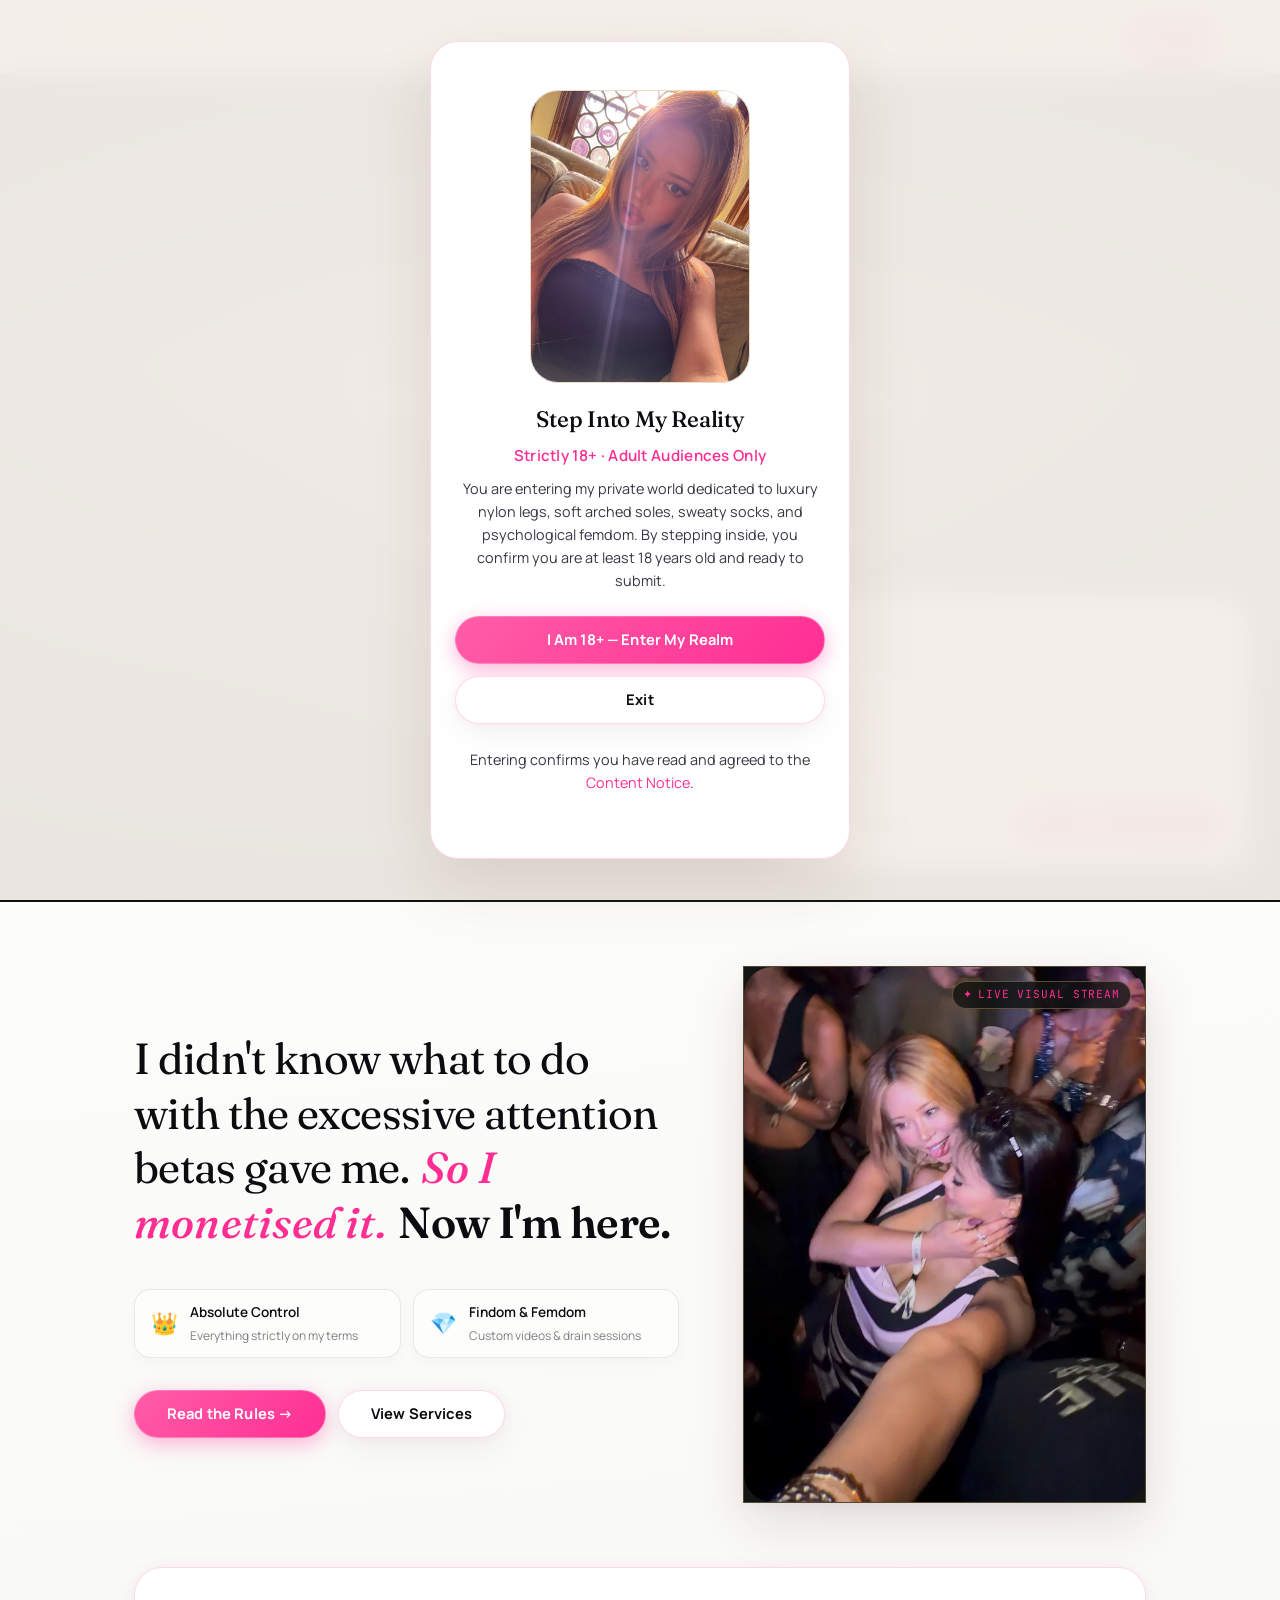
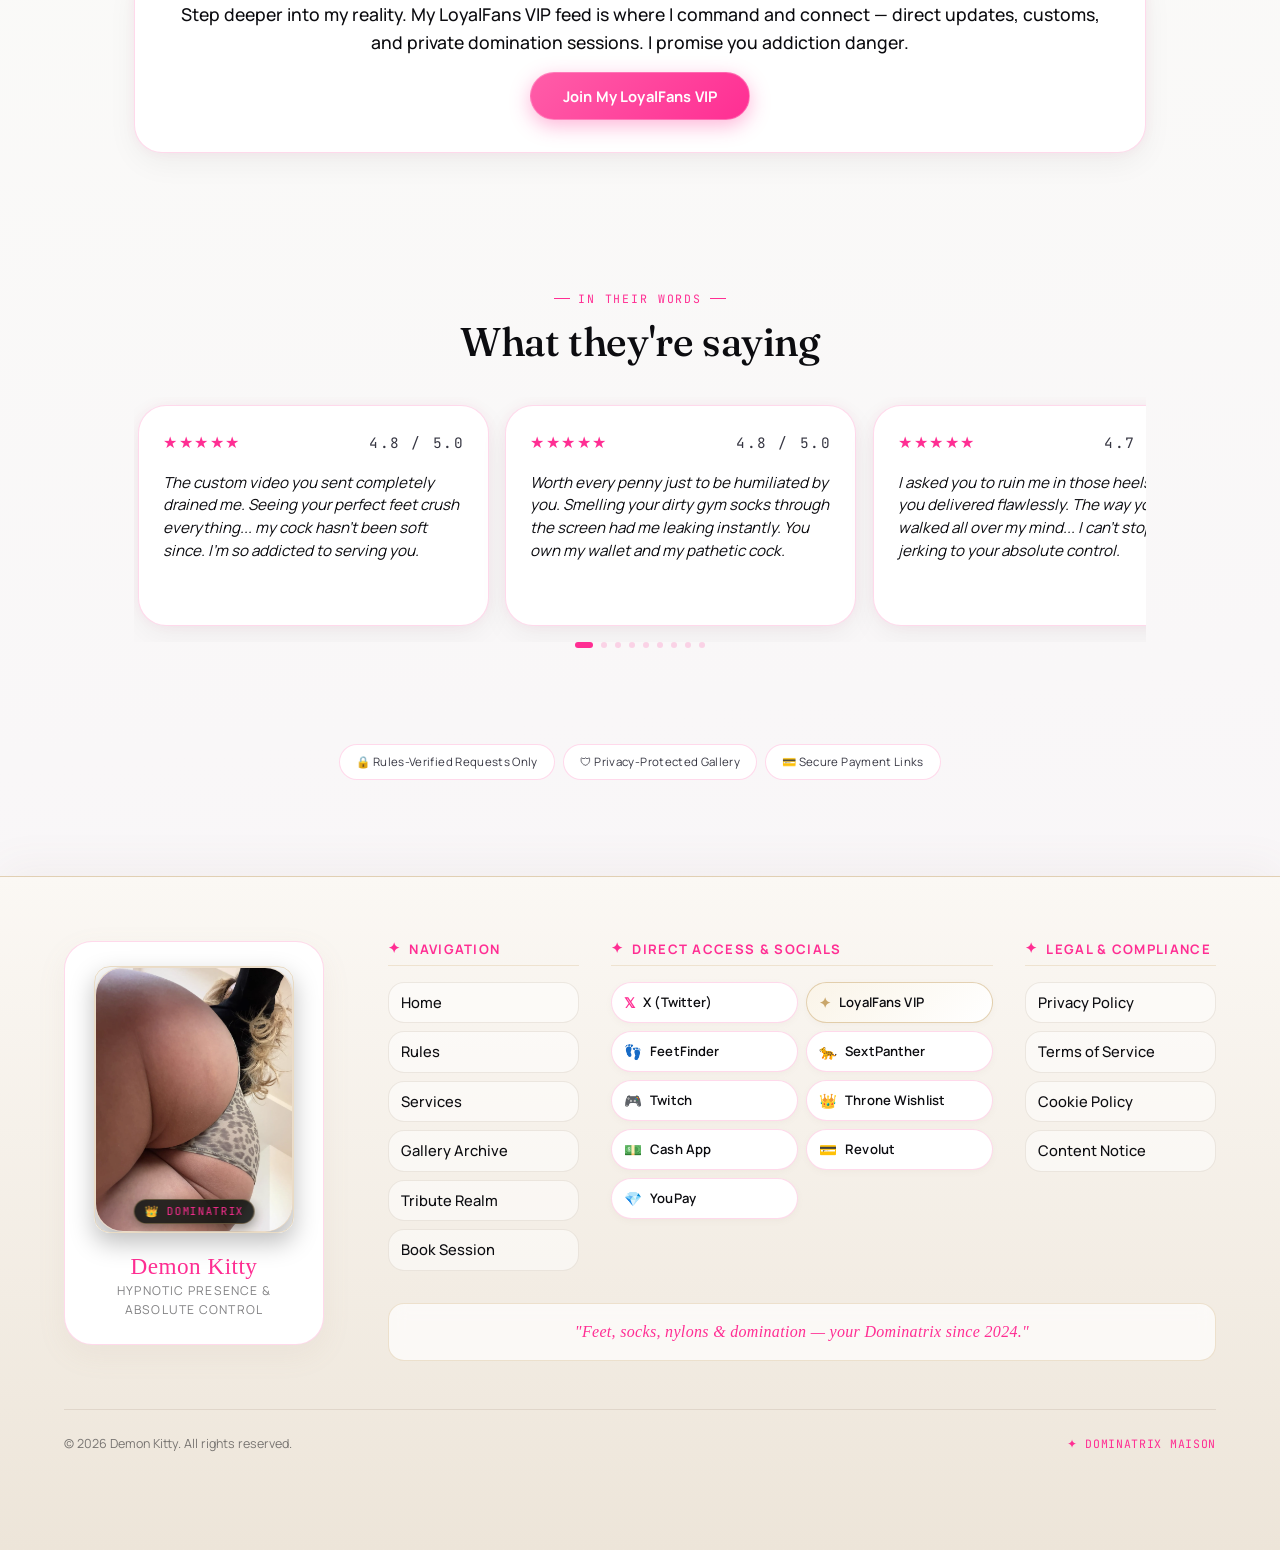
==== index.html @ be7ef98c "n" ====
<!doctype html>
<html lang="en">
<head>
  <meta charset="UTF-8">
  <meta name="viewport" content="width=device-width, initial-scale=1, viewport-fit=cover">

  <!-- Primary Meta -->
  <title>Demon Kitty — Dominatrix, Findom &amp; Femdom</title>
  <meta name="description" content="Demon Kitty - Dominatrix. Findom, femdom, foot fetish, endless nylon legs, and stiletto domination content creator since 2024. Custom videos, domination sessions, and exclusive content.">
  <link rel="canonical" href="https://www.heelsofmine.com/index.html">

  <!-- Open Graph -->
  <meta property="og:title" content="Demon Kitty — Dominatrix, Findom &amp; Femdom">
  <meta property="og:description" content="Demon Kitty - Dominatrix. Findom, femdom, foot fetish, endless nylon legs, and stiletto domination content creator since 2024. Custom videos, domination sessions, and exclusive content.">
  <meta property="og:type" content="website">
  <meta property="og:url" content="https://www.heelsofmine.com/index.html">
  <meta property="og:image" content="assets/img/age_gate.webp">

  <!-- Twitter -->
  <meta name="twitter:card" content="summary_large_image">

  <!-- Theme & Icons -->
  <meta name="theme-color" content="#FAF6F0">
  <link rel="icon" type="image/svg+xml" href="assets/img/mark.svg">
  <link rel="apple-touch-icon" href="assets/img/mark.svg">

  <!-- Fonts -->
  <link rel="preconnect" href="https://fonts.googleapis.com">
  <link rel="preconnect" href="https://fonts.gstatic.com" crossorigin>
  <link href="https://fonts.googleapis.com/css2?family=Fraunces:ital,opsz,wght@0,9..144,400;0,9..144,500;0,9..144,600;1,9..144,500&family=Manrope:wght@400;500;600;700;800&family=JetBrains+Mono:wght@400;500;600&display=swap" rel="stylesheet">

  <!-- Styles -->
  <link rel="stylesheet" href="assets/css/styles.css?v=4">

  <!-- Immediate Age Verification & Theme Check (Zero Flash) -->
  <script>
    (function(){
      try {
        var v = localStorage.getItem('vq_age_verified');
        if ((v && Date.now() < JSON.parse(v).expiry) || document.cookie.indexOf('vq_age_verified=1') !== -1) {
          document.documentElement.classList.add('age-verified');
        }
      } catch(e) {}
    })();
  </script>

  <!-- Schema.org -->
  <script type="application/ld+json">{
    "@context": "https://schema.org",
    "@type": "Person",
    "name": "Demon Kitty",
    "description": "Dominatrix. Findom and femdom content creator since 2024. Foot fetish, endless nylon legs, arch worship, psychological domination, custom videos, and exclusive content.",
    "url": "https://www.heelsofmine.com",
    "sameAs": [
      "https://x.com/DemonKittySlut",
      "https://www.loyalfans.com/demonkittyslut",
      "https://app.feetfinder.com/userProfile/goddessvietkitty",
      "https://www.sextpanther.com/goddessvietkitty",
      "https://www.twitch.tv/demonkittyslut",
      "https://throne.com/demonkittyslut",
      "https://cash.app/$demonkittyslut",
      "https://revolut.me/demonkittyswag",
      "https://youpay.me/DemonKittySlut"
    ]
  }</script>
  <script>
    (function(){
      try {
        var t = localStorage.getItem('dk_theme');
        if (t === 'dark') document.documentElement.setAttribute('data-theme', 'dark');
      } catch(e){}
    })();
  </script>
</head>
<body>

  <!-- ════════════════════════════════════════════════════════════
       AGE GATE
       ════════════════════════════════════════════════════════════ -->
  <div class="age-gate" id="age-gate">
    <div class="age-gate__panel">
      <div class="age-gate__logo"><div class="logo-wrapper logo-wrapper--mark" aria-label="Demon Kitty logo"><img src="assets/img/age_gate.webp" alt="Demon Kitty" style="width: 100%; height: 100%; object-fit: cover; border-radius: var(--radius-lg);" decoding="async"></div></div>
      <h2>Step Into My Reality</h2>
      <p style="color:var(--accent); font-weight:600; font-size:0.95rem; margin-bottom:var(--space-2); letter-spacing:0.02em;">Strictly 18+ &middot; Adult Audiences Only</p>
      <p style="color:var(--text-secondary); line-height:1.6; margin-bottom:var(--space-5);">You are entering my private world dedicated to luxury nylon legs, soft arched soles, sweaty socks, and psychological femdom. By stepping inside, you confirm you are at least 18 years old and ready to submit.</p>
      <div class="age-gate__actions">
        <button class="btn btn-primary btn-block" data-age-enter type="button">I Am 18+ — Enter My Realm</button>
        <button class="btn btn-ghost btn-block" data-age-exit type="button">Exit</button>
      </div>
      <p class="age-gate__meta">Entering confirms you have read and agreed to the <a href="content-notice.html" style="color:var(--accent);">Content Notice</a>.</p>
    </div>
  </div>

  <!-- ════════════════════════════════════════════════════════════
       HEADER
       ════════════════════════════════════════════════════════════ -->
  <header class="site-header">
    <a href="index.html" class="site-header__logo text-logo" aria-label="Demon Kitty home">
      <span class="header-name">Demon Kitty</span>
      <span class="header-motto">I control your thoughts - you cannot escape me</span>
    </a>
    <nav class="desktop-nav" aria-label="Main navigation">
      <ul>
        <li><a href="index.html" class="is-active">Home</a></li>
        <li><a href="rules.html">Rules</a></li>
        <li><a href="services.html">Services</a></li>
        <li><a href="gallery.html">Gallery</a></li>
        <li><a href="tribute.html">Tribute</a></li>
        <li>
          <button class="theme-switch-btn" data-theme-toggle type="button" aria-label="Toggle dark mode">
            <span class="theme-icon">🌙</span>
            <span class="theme-label">Dark Mode</span>
          </button>
        </li>
        <li><a href="book.html" class="btn btn-primary btn-sm">Book Me</a></li>
      </ul>
    </nav>
    <button class="menu-btn" data-nav-open type="button" aria-label="Open menu" aria-expanded="false" aria-controls="nav-drawer">
      <span></span><span></span><span></span>
    </button>
  </header>

  <!-- ════════════════════════════════════════════════════════════
       NAV DRAWER (Mobile)
       ════════════════════════════════════════════════════════════ -->
  <div class="nav-drawer" id="nav-drawer">
    <div class="nav-drawer__panel">
      <button class="nav-drawer__close menu-btn" data-nav-close type="button" aria-label="Close menu">
        <span style="transform:translateY(6.5px) rotate(45deg);"></span>
        <span style="opacity:0;"></span>
        <span style="transform:translateY(-6.5px) rotate(-45deg);"></span>
      </button>
      <div class="nav-drawer__logo">
        <div class="logo-wrapper logo-wrapper--nav" aria-label="Demon Kitty logo"><img src="assets/img/nav_logo.webp" alt="Demon Kitty" style="width: 100%; height: 100%; object-fit: cover; border-radius: var(--radius-lg);" decoding="async"></div>
      </div>
      <nav aria-label="Main">
        <ul>
          <li><a href="index.html" class="is-active">Home</a></li>
          <li><a href="rules.html">Rules</a></li>
          <li><a href="services.html">Services</a></li>
          <li><a href="gallery.html">Gallery</a></li>
          <li><a href="tribute.html">Tribute</a></li>
          <li><a href="book.html">Book Me</a></li>
        </ul>
      </nav>
      <div style="margin: var(--space-4) 0; padding-inline: var(--space-2);">
        <button class="theme-switch-btn" data-theme-toggle type="button" aria-label="Toggle dark mode" style="width: 100%; justify-content: center; padding: 10px 16px;">
          <span class="theme-icon">🌙</span>
          <span class="theme-label">Dark Mode</span>
        </button>
      </div>
            <div class="nav-drawer__foot">
        <p><a href="https://x.com/DemonKittySlut" target="_blank" rel="noopener">X (Twitter)</a></p>
        <p><a href="https://www.loyalfans.com/demonkittyslut" target="_blank" rel="noopener">LoyalFans</a></p>
        <p><a href="https://app.feetfinder.com/userProfile/goddessvietkitty" target="_blank" rel="noopener">FeetFinder</a></p>
        <p><a href="https://www.sextpanther.com/goddessvietkitty" target="_blank" rel="noopener">SextPanther</a></p>
        <p><a href="https://www.twitch.tv/demonkittyslut" target="_blank" rel="noopener">Twitch</a></p>
        <p><a href="https://throne.com/demonkittyslut" target="_blank" rel="noopener">Throne Wishlist</a></p>
        <p><a href="https://cash.app/$demonkittyslut" target="_blank" rel="noopener">Cash App</a></p>
        <p><a href="https://revolut.me/demonkittyswag" target="_blank" rel="noopener">Revolut</a></p>
        <p><a href="https://youpay.me/DemonKittySlut" target="_blank" rel="noopener">YouPay</a></p>
      </div>
    </div>
  </div>

  <!-- ════════════════════════════════════════════════════════════
       MAIN CONTENT
       ════════════════════════════════════════════════════════════ -->
  <main>

    <!-- ──────────────────────────────────────────────────────────
         1. HERO
         ────────────────────────────────────────────────────────── -->
    <section class="hero has-video-bg sheen" id="heroSection">
      <!-- Dual-Buffered Zero-Flicker Background Video Engine -->
      <div class="hero-video-container" aria-hidden="true">
        <video class="hero-video-bg is-active" autoplay muted playsinline loop preload="auto">
          <source src="assets/video/hero_home.mp4" type="video/mp4">
        </video>
        <video class="hero-video-bg is-idle" muted playsinline preload="auto"></video>
      </div>

      <div class="hero-video-overlay"></div>
      <div class="ambient-glow-orb ambient-glow-orb--gold"></div>
      <div class="ambient-glow-orb ambient-glow-orb--bordeaux"></div>

      <div class="container hero-content">
        <p class="eyebrow" style="justify-content:center;">Financial Dominatrix &middot; Humiliation Specialist</p>
        <h1 class="hero-title">Step Into My Reality</h1>
        <p class="hero-motto" style="font-family: var(--font-display); font-style: italic; font-size: clamp(1.15rem, 2vw, 1.4rem); color: var(--gold); margin-top: var(--space-2); margin-bottom: var(--space-4);">"I control your thoughts - you cannot escape me"</p>

        <div class="text-rotator-wrapper" aria-live="polite">
          <div class="text-rotator" id="heroTextRotator">
            <span class="rotator-item is-active">Endless Nylon Legs</span>
            <span class="rotator-item">Soft Sensual Arches</span>
            <span class="rotator-item">Sweaty Gym Socks</span>
            <span class="rotator-item">Pointed Stiletto Domination</span>
            <span class="rotator-item">Sole Worship &amp; Trampling</span>
            <span class="rotator-item">Hypnotic Gaze &amp; Femdom</span>
            <span class="rotator-item">Slave Training</span>
          </div>
        </div>

        <script>
          document.addEventListener('DOMContentLoaded', () => {
            const rotator = document.getElementById('heroTextRotator');
            if (!rotator) return;
            const items = Array.from(rotator.querySelectorAll('.rotator-item'));
            if (items.length <= 1) return;

            let currentIndex = 0;
            items.forEach((item, idx) => {
              item.classList.remove('is-active', 'is-exiting');
              if (idx === 0) item.classList.add('is-active');
            });

            setInterval(() => {
              if (document.hidden) return;
              const currentItem = items[currentIndex];
              currentIndex = (currentIndex + 1) % items.length;
              const nextItem = items[currentIndex];

              currentItem.classList.remove('is-active');
              currentItem.classList.add('is-exiting');

              setTimeout(() => {
                currentItem.classList.remove('is-exiting');
              }, 750);

              nextItem.classList.remove('is-exiting');
              nextItem.classList.add('is-active');
            }, 3200);
          });
        </script>

        <div class="hero__ctas">
          <a href="book.html" class="btn btn-primary">Book Me</a>
          <a href="rules.html" class="btn btn-ghost">Read the Rules</a>
        </div>

      </div>

      
    </section>

    <!-- ──────────────────────────────────────────────────────────
         2. ABOUT
         ────────────────────────────────────────────────────────── -->
    <section class="section container about-section" data-animate>
      <div class="about-grid">
        <div class="about-text">
          <div class="about-thought-wrap">
            <h2 class="about-thought">
              I didn't know what to do with the excessive attention betas gave me. <span class="about-thought__accent">So I monetised it.</span> <span class="about-thought__conclusion">Now I'm here.</span>
            </h2>
          </div>
          
          <div class="about-pillars">
            <div class="about-pillar">
              <span class="pillar-icon">👑</span>
              <div class="pillar-info">
                <strong>Absolute Control</strong>
                <span>Everything strictly on my terms</span>
              </div>
            </div>
            <div class="about-pillar">
              <span class="pillar-icon">💎</span>
              <div class="pillar-info">
                <strong>Findom &amp; Femdom</strong>
                <span>Custom videos &amp; drain sessions</span>
              </div>
            </div>
          </div>

          <div class="about-actions">
            <a href="rules.html" class="btn btn-primary">Read the Rules →</a>
            <a href="services.html" class="btn btn-ghost">View Services</a>
          </div>
        </div>

        <div class="about-photo-frame" id="aboutCarousel" aria-label="Demon Kitty middle frame photo showcase">
          <div class="about-photo-badge"><span>✦</span> Live Visual Stream</div>
        </div>
          <script>
            document.addEventListener('DOMContentLoaded', () => {
              const carouselContainer = document.getElementById('aboutCarousel');
              if (!carouselContainer) return;

              const aboutImages = [
          "assets/img/dk_img_1.webp",
          "assets/img/dk_img_2.webp",
          "assets/img/dk_img_3.webp",
          "assets/img/dk_img_4.webp",
          "assets/img/dk_img_5.webp",
          "assets/img/dk_img_6.webp",
          "assets/img/dk_img_7.webp",
          "assets/img/dk_img_8.webp",
          "assets/img/dk_img_9.webp",
          "assets/img/dk_img_10.webp",
          "assets/img/dk_img_11.webp",
          "assets/img/dk_img_12.webp",
          "assets/img/dk_img_13.webp",
          "assets/img/dk_img_14.webp",
          "assets/img/dk_img_15.webp",
          "assets/img/dk_img_16.webp",
          "assets/img/dk_img_17.webp",
          "assets/img/dk_img_18.webp",
          "assets/img/dk_img_19.webp",
          "assets/img/dk_img_20.webp",
          "assets/img/dk_img_21.webp",
          "assets/img/dk_img_22.webp",
          "assets/img/dk_img_23.webp",
          "assets/img/dk_img_24.webp",
          "assets/img/dk_img_25.webp",
          "assets/img/dk_img_26.webp",
          "assets/img/dk_img_27.webp",
          "assets/img/dk_img_28.webp",
          "assets/img/dk_img_29.webp",
          "assets/img/dk_img_30.webp",
          "assets/img/dk_img_31.webp",
          "assets/img/dk_img_32.webp",
          "assets/img/dk_img_33.webp",
          "assets/img/dk_img_34.webp",
          "assets/img/dk_img_35.webp",
          "assets/img/dk_img_36.webp",
          "assets/img/dk_img_37.webp",
          "assets/img/dk_img_38.webp",
          "assets/img/dk_img_39.webp",
          "assets/img/dk_img_40.webp",
          "assets/img/dk_img_41.webp",
          "assets/img/dk_img_42.webp",
          "assets/img/dk_img_43.webp",
          "assets/img/dk_img_44.webp",
          "assets/img/dk_img_45.webp",
          "assets/img/dk_img_46.webp",
          "assets/img/dk_img_47.webp",
          "assets/img/dk_img_48.webp",
          "assets/img/dk_img_49.webp",
          "assets/img/dk_img_50.webp",
          "assets/img/dk_img_51.webp",
          "assets/img/dk_img_52.webp",
          "assets/img/dk_img_53.webp",
          "assets/img/dk_img_54.webp",
          "assets/img/dk_img_55.webp",
          "assets/img/dk_img_56.webp",
          "assets/img/dk_img_57.webp",
          "assets/img/dk_img_58.webp",
          "assets/img/dk_img_59.webp",
          "assets/img/dk_img_60.webp",
          "assets/img/dk_img_61.webp",
          "assets/img/dk_img_62.webp",
          "assets/img/dk_img_63.webp",
          "assets/img/dk_img_64.webp",
          "assets/img/dk_img_65.webp",
          "assets/img/dk_img_66.webp",
          "assets/img/dk_img_67.webp",
          "assets/img/dk_img_68.webp",
          "assets/img/dk_img_69.webp",
          "assets/img/dk_img_70.webp",
          "assets/img/dk_img_71.webp",
          "assets/img/dk_img_72.webp",
          "assets/img/dk_img_73.webp",
          "assets/img/dk_img_74.webp",
          "assets/img/dk_img_75.webp",
          "assets/img/dk_img_76.webp",
          "assets/img/dk_img_77.webp",
          "assets/img/dk_img_78.webp",
          "assets/img/dk_img_79.webp",
          "assets/img/dk_img_80.webp",
          "assets/img/dk_img_81.webp",
          "assets/img/dk_img_82.webp",
          "assets/img/dk_img_83.webp",
          "assets/img/dk_img_84.webp",
          "assets/img/dk_img_85.webp",
          "assets/img/dk_img_86.webp",
          "assets/img/dk_img_87.webp",
          "assets/img/dk_img_88.webp",
          "assets/img/dk_img_89.webp",
          "assets/img/dk_img_90.webp",
          "assets/img/dk_img_91.webp",
          "assets/img/dk_img_92.webp",
          "assets/img/dk_img_93.webp",
          "assets/img/dk_img_94.webp",
          "assets/img/dk_img_95.webp",
          "assets/img/dk_img_96.webp",
          "assets/img/dk_img_97.webp",
          "assets/img/dk_img_98.webp",
          "assets/img/dk_img_99.webp",
          "assets/img/dk_img_100.webp",
          "assets/img/dk_img_101.webp",
          "assets/img/dk_img_102.webp",
          "assets/img/dk_img_103.webp",
          "assets/img/dk_img_104.webp",
          "assets/img/dk_img_105.webp",
          "assets/img/dk_img_106.webp",
          "assets/img/dk_img_107.webp",
          "assets/img/dk_img_108.webp",
          "assets/img/dk_img_109.webp",
          "assets/img/dk_img_110.webp",
          "assets/img/dk_img_111.webp"
        ];

              // Fisher-Yates shuffle
              function shuffle(arr) {
                const a = [...arr];
                for (let i = a.length - 1; i > 0; i--) {
                  const j = Math.floor(Math.random() * (i + 1));
                  [a[i], a[j]] = [a[j], a[i]];
                }
                return a;
              }

              let currentDeck = shuffle(aboutImages);
              let activeIndex = 0;

              // Populate image elements
              currentDeck.forEach((src, idx) => {
                const img = document.createElement('img');
                img.src = src;
                img.alt = 'Demon Kitty';
                img.className = 'about-carousel-item';
                img.style.width = '100%';
                img.style.height = '100%';
                img.style.objectFit = 'cover';
                img.style.borderRadius = 'var(--radius-lg)';
                img.style.position = 'absolute';
                img.style.top = '0';
                img.style.left = '0';
                img.style.opacity = idx === 0 ? '1' : '0';
                img.style.transition = 'opacity 1.4s cubic-bezier(0.16, 1, 0.3, 1), transform 1.4s cubic-bezier(0.16, 1, 0.3, 1)';
                img.style.transform = idx === 0 ? 'scale(1)' : 'scale(1.04)';
                carouselContainer.appendChild(img);
              });

              // Dynamic smooth crossfader
              setInterval(() => {
                if (document.hidden) return;
                const imgEls = carouselContainer.querySelectorAll('.about-carousel-item');
                if (imgEls.length < 2) return;

                imgEls[activeIndex].style.opacity = '0';
                imgEls[activeIndex].style.transform = 'scale(1.04)';

                activeIndex = (activeIndex + 1) % imgEls.length;

                imgEls[activeIndex].style.opacity = '1';
                imgEls[activeIndex].style.transform = 'scale(1)';
              }, 5500);
            });
          </script>
        </div>
      </div>
    </section>

    
    <!-- ──────────────────────────────────────────────────────────
         BRIDGE BANNER
         ────────────────────────────────────────────────────────── -->
    <section class="section container" style="text-align: center; padding-top: 0;">
      <div class="card" style="padding: var(--space-6); border-radius: var(--radius-lg);">
        <p style="font-size: 1.1rem; color: var(--text-primary); margin-bottom: var(--space-4); font-weight: 500;">Step deeper into my reality. My LoyalFans VIP feed is where I command and connect — direct updates, customs, and private domination sessions. I promise you addiction danger.</p>
        <a href="https://www.loyalfans.com/demonkittyslut" target="_blank" rel="noopener" class="btn btn-primary">Join My LoyalFans VIP</a>
      </div>
    </section>

    <!-- ──────────────────────────────────────────────────────────
         3. REVIEWS CAROUSEL
         ────────────────────────────────────────────────────────── -->
    <section class="section container">
      <div class="section-head">
        <p class="eyebrow" style="justify-content:center;">In Their Words</p>
        <h2>What they're saying</h2>
      </div>
      <div class="review-carousel">
        <div class="review-track" data-review-track>

          <!-- Review 1 -->
          <article class="card review-card">
            <div class="stars" style="display:flex; justify-content:space-between; align-items:center;">
              <span style="color:var(--gold);">&#9733;&#9733;&#9733;&#9733;&#9733;</span>
              <span style="font-family:var(--font-mono); font-size:0.9rem; color:var(--text-secondary);">4.8 / 5.0</span>
            </div>
            <p style="margin-top: var(--space-4); font-size: 0.95rem; line-height: 1.5; color: var(--text);">The custom video you sent completely drained me. Seeing your perfect feet crush everything... my cock hasn't been soft since. I'm so addicted to serving you.</p>
            </article>

          <!-- Review 2 -->
          <article class="card review-card">
            <div class="stars" style="display:flex; justify-content:space-between; align-items:center;">
              <span style="color:var(--gold);">&#9733;&#9733;&#9733;&#9733;&#9733;</span>
              <span style="font-family:var(--font-mono); font-size:0.9rem; color:var(--text-secondary);">4.8 / 5.0</span>
            </div>
            <p style="margin-top: var(--space-4); font-size: 0.95rem; line-height: 1.5; color: var(--text);">Worth every penny just to be humiliated by you. Smelling your dirty gym socks through the screen had me leaking instantly. You own my wallet and my pathetic cock.</p>
            </article>

          <!-- Review 3 -->
          <article class="card review-card">
            <div class="stars" style="display:flex; justify-content:space-between; align-items:center;">
              <span style="color:var(--gold);">&#9733;&#9733;&#9733;&#9733;&#9733;</span>
              <span style="font-family:var(--font-mono); font-size:0.9rem; color:var(--text-secondary);">4.7 / 5.0</span>
            </div>
            <p style="margin-top: var(--space-4); font-size: 0.95rem; line-height: 1.5; color: var(--text);">I asked you to ruin me in those heels, and you delivered flawlessly. The way you walked all over my mind... I can't stop jerking to your absolute control.</p>
            </article>

          <!-- Review 4 -->
          <article class="card review-card">
            <div class="stars" style="display:flex; justify-content:space-between; align-items:center;">
              <span style="color:var(--gold);">&#9733;&#9733;&#9733;&#9733;&#9733;</span>
              <span style="font-family:var(--font-mono); font-size:0.9rem; color:var(--text-secondary);">4.8 / 5.0</span>
            </div>
            <p style="margin-top: var(--space-4); font-size: 0.95rem; line-height: 1.5; color: var(--text);">I’m officially obsessed... the dangling heel tease video made me so desperate. I've never been this horny in my life, I just want to empty my bank account for you.</p>
            </article>

          <!-- Review 5 -->
          <article class="card review-card">
            <div class="stars" style="display:flex; justify-content:space-between; align-items:center;">
              <span style="color:var(--gold);">&#9733;&#9733;&#9733;&#9733;&#9733;</span>
              <span style="font-family:var(--font-mono); font-size:0.9rem; color:var(--text-secondary);">4.8 / 5.0</span>
            </div>
            <p style="margin-top: var(--space-4); font-size: 0.95rem; line-height: 1.5; color: var(--text);">Sent the payment like a good little paypig and got exactly what I deserved. Pure, sweaty nylon perfection. My balls ache just thinking about you.</p>
            </article>

          <!-- Review 6 -->
          <article class="card review-card">
            <div class="stars" style="display:flex; justify-content:space-between; align-items:center;">
              <span style="color:var(--gold);">&#9733;&#9733;&#9733;&#9733;&#9733;</span>
              <span style="font-family:var(--font-mono); font-size:0.9rem; color:var(--text-secondary);">4.7 / 5.0</span>
            </div>
            <p style="margin-top: var(--space-4); font-size: 0.95rem; line-height: 1.5; color: var(--text);">Your arches are insane. The HD quality makes me feel like I'm right under your soles where I belong. Literally the only superior I submit to anymore.</p>
            </article>

          <!-- Review 7 -->
          <article class="card review-card">
            <div class="stars" style="display:flex; justify-content:space-between; align-items:center;">
              <span style="color:var(--gold);">&#9733;&#9733;&#9733;&#9733;&#9733;</span>
              <span style="font-family:var(--font-mono); font-size:0.9rem; color:var(--text-secondary);">5.0 / 5.0</span>
            </div>
            <p style="margin-top: var(--space-4); font-size: 0.95rem; line-height: 1.5; color: var(--text);">My fetish has never been so satisfied. That 5-minute custom of you in those sweaty socks... my dick was throbbing the entire time. You really own me completely.</p>
            </article>

          <!-- Review 8 -->
          <article class="card review-card">
            <div class="stars" style="display:flex; justify-content:space-between; align-items:center;">
              <span style="color:var(--gold);">&#9733;&#9733;&#9733;&#9733;&#9733;</span>
              <span style="font-family:var(--font-mono); font-size:0.9rem; color:var(--text-secondary);">4.7 / 5.0</span>
            </div>
            <p style="margin-top: var(--space-4); font-size: 0.95rem; line-height: 1.5; color: var(--text);">You sell the absolute best leg and foot content on the internet right now, hands down. Pumping my pathetic cock to your perfection is my only purpose now.</p>
            </article>

          <!-- CTA Card -->
          <article class="card review-card review-card--cta">
            <h3>Want to be featured here?</h3>
            <p>You already know what you came for — leave your review, and welcome to the wall of people who found out I meant it.</p>
            <a href="https://tally.so/r/ja2yZx" target="_blank" rel="noopener" class="btn btn-primary btn-sm">Leave a Review</a>
          </article>

        </div>
        <!-- Dot navigation: 8 reviews + 1 CTA = 9 dots -->
        <div class="review-dots" data-review-dots>
          <span class="is-active"></span>
          <span></span>
          <span></span>
          <span></span>
          <span></span>
          <span></span>
          <span></span>
          <span></span>
          <span></span>
        </div>
      </div>
    </section>

    <!-- ──────────────────────────────────────────────────────────
         4. TRUST BADGES
         ────────────────────────────────────────────────────────── -->
    <section class="section-tight container">
      <div class="trust-row">
        <span class="trust-badge">🔒 Rules-Verified Requests Only</span>
        <span class="trust-badge">🛡 Privacy-Protected Gallery</span>
        <span class="trust-badge">💳 Secure Payment Links</span>
      </div>
    </section>

  </main>

  <!-- ════════════════════════════════════════════════════════════
       FOOTER
       ════════════════════════════════════════════════════════════ -->
  <footer class="site-footer">
    <div class="container-wide">
      <div class="site-footer__inner">
        
        <!-- Left Brand Showcase Card -->
        <div class="site-footer__brand-card">
          <div class="logo-wrapper logo-wrapper--footer" aria-label="Demon Kitty portrait">
            <img src="assets/img/dk_img_72.webp" alt="Demon Kitty" loading="lazy" decoding="async">
            <div class="footer-brand__badge">👑 Dominatrix</div>
          </div>
          <div class="footer-brand__meta">
            <h3 class="footer-brand__name">Demon Kitty</h3>
            <p class="footer-brand__subtitle">Hypnotic Presence &amp; Absolute Control</p>
          </div>
        </div>

        <!-- Right Content Columns -->
        <div class="site-footer__content">
          <div class="site-footer__grid">
            
            <!-- Col 1: Pages -->
            <div class="footer-col">
              <h4 class="footer-col__title"><span class="gold-symbol">✦</span> Navigation</h4>
              <ul class="footer-links">
                <li><a href="index.html"><span>Home</span> <span class="link-arrow">→</span></a></li>
                <li><a href="rules.html"><span>Rules</span> <span class="link-arrow">→</span></a></li>
                <li><a href="services.html"><span>Services</span> <span class="link-arrow">→</span></a></li>
                <li><a href="gallery.html"><span>Gallery Archive</span> <span class="link-arrow">→</span></a></li>
                <li><a href="tribute.html"><span>Tribute Realm</span> <span class="link-arrow">→</span></a></li>
                <li><a href="book.html"><span>Book Session</span> <span class="link-arrow">→</span></a></li>
              </ul>
            </div>

            <!-- Col 2: Socials & Direct Links -->
            <div class="footer-col footer-col--wide">
              <h4 class="footer-col__title"><span class="gold-symbol">✦</span> Direct Access &amp; Socials</h4>
              <div class="footer-social-grid">
                <a href="https://x.com/DemonKittySlut" target="_blank" rel="noopener" class="footer-social-pill">
                  <span class="pill-icon">𝕏</span>
                  <span class="pill-name">X (Twitter)</span>
                </a>
                <a href="https://www.loyalfans.com/demonkittyslut" target="_blank" rel="noopener" class="footer-social-pill footer-social-pill--vip">
                  <span class="pill-star">✦</span>
                  <span class="pill-name">LoyalFans VIP</span>
                </a>
                <a href="https://app.feetfinder.com/userProfile/goddessvietkitty" target="_blank" rel="noopener" class="footer-social-pill">
                  <span class="pill-icon">👣</span>
                  <span class="pill-name">FeetFinder</span>
                </a>
                <a href="https://www.sextpanther.com/goddessvietkitty" target="_blank" rel="noopener" class="footer-social-pill">
                  <span class="pill-icon">🐆</span>
                  <span class="pill-name">SextPanther</span>
                </a>
                <a href="https://www.twitch.tv/demonkittyslut" target="_blank" rel="noopener" class="footer-social-pill">
                  <span class="pill-icon">🎮</span>
                  <span class="pill-name">Twitch</span>
                </a>
                <a href="https://throne.com/demonkittyslut" target="_blank" rel="noopener" class="footer-social-pill">
                  <span class="pill-icon">👑</span>
                  <span class="pill-name">Throne Wishlist</span>
                </a>
                <a href="https://cash.app/$demonkittyslut" target="_blank" rel="noopener" class="footer-social-pill">
                  <span class="pill-icon">💵</span>
                  <span class="pill-name">Cash App</span>
                </a>
                <a href="https://revolut.me/demonkittyswag" target="_blank" rel="noopener" class="footer-social-pill">
                  <span class="pill-icon">💳</span>
                  <span class="pill-name">Revolut</span>
                </a>
                <a href="https://youpay.me/DemonKittySlut" target="_blank" rel="noopener" class="footer-social-pill">
                  <span class="pill-icon">💎</span>
                  <span class="pill-name">YouPay</span>
                </a>
              </div>
            </div>

            <!-- Col 3: Legal -->
            <div class="footer-col">
              <h4 class="footer-col__title"><span class="gold-symbol">✦</span> Legal &amp; Compliance</h4>
              <ul class="footer-links">
                <li><a href="privacy.html"><span>Privacy Policy</span> <span class="link-arrow">→</span></a></li>
                <li><a href="terms.html"><span>Terms of Service</span> <span class="link-arrow">→</span></a></li>
                <li><a href="cookies.html"><span>Cookie Policy</span> <span class="link-arrow">→</span></a></li>
                <li><a href="content-notice.html"><span>Content Notice</span> <span class="link-arrow">→</span></a></li>
              </ul>
            </div>

          </div>

          <!-- Tagline Box -->
          <div class="footer-quote-box">
            <p class="footer-tagline">"Feet, socks, nylons &amp; domination — your Dominatrix since 2024."</p>
          </div>

        </div>

      </div>

      <!-- Bottom Bar -->
      <div class="site-footer__bottom">
        <span>&copy; <span data-year></span> Demon Kitty. All rights reserved.</span>
        <span class="footer-bottom__badge">✦ Dominatrix Maison</span>
      </div>
    </div>
  </footer>

  <!-- ════════════════════════════════════════════════════════════
       MOBILE BAR + THEME TOGGLE + COOKIE BANNER
       ════════════════════════════════════════════════════════════ -->
  <div class="mobile-bar">
    <a class="btn btn-primary" href="book.html">Book Me</a>
    <a class="btn btn-ghost" href="https://www.loyalfans.com/demonkittyslut" target="_blank" rel="noopener">LoyalFans</a>
    <a class="btn btn-ghost" href="https://x.com/DemonKittySlut" target="_blank" rel="noopener">X (Twitter)</a>
  </div>

  <div class="cookie-banner" id="cookie-banner" hidden>
    <h3>Your privacy choices</h3>
    <p>Necessary cookies keep the site running and are always on. Everything else is your call.</p>
    <div class="cookie-banner__options">
      <label class="cookie-check"><input type="checkbox" checked disabled> Necessary — always on</label>
      <label class="cookie-check"><input type="checkbox" data-cookie-analytics> Analytics — cookieless, aggregate only</label>
      <label class="cookie-check"><input type="checkbox" data-cookie-marketing> Marketing — retargeting, off by default</label>
    </div>
    <div class="cookie-banner__actions">
      <button class="btn btn-ghost btn-sm" data-cookie-necessary type="button">Necessary only</button>
      <button class="btn btn-primary btn-sm" data-cookie-save type="button">Save choices</button>
    </div>
  </div>
  <script src="assets/js/main.js?v=4"></script>
</body>
</html>
---- assets/css/styles.css ----
/* ==========================================================================
   Demon Kitty — Core Stylesheet (Restructured)
   Design system: Verre (glass) / Peau (skin) / Écailles (scales)
   Signature motif: "The Sheen" — a diagonal light-sweep
   ========================================================================== */

/* ---- Reset ------------------------------------------------------------- */
*, *::before, *::after { box-sizing: border-box; }
html, body, h1, h2, h3, h4, p, figure, blockquote, dl, dd, ul, ol { margin: 0; }
ul, ol { padding: 0; list-style: none; }
img, svg, video { display: block; max-width: 100%; }
a { color: inherit; text-decoration: none; }
button, input, textarea, select { font: inherit; color: inherit; }
button { background: none; border: none; cursor: pointer; }
html { -webkit-text-size-adjust: 100%; scroll-behavior: smooth; }
@media (prefers-reduced-motion: reduce) {
  html { scroll-behavior: auto; }
  *, *::before, *::after { animation-duration: 0.001ms !important; animation-iteration-count: 1 !important; transition-duration: 0.001ms !important; }
}

/* ---- Design tokens (shared brand palette) ------------------------------ */
:root {
  --noir: #0B0F0D;
  --obsidian: #1A1A2E;
  --bordeaux: #6E1423;
  --bordeaux-light: #8C1D2E;
  --crimson: #A4133C;
  --gold: #C9A66B;
  --gold-light: #E4C793;
  --champagne: #F2E8CF;
  --taupe: #5A4B45;
  --porcelain: #FFFFFF;

  --font-display: 'Fraunces', 'Iowan Old Style', Georgia, serif;
  --font-body: 'Manrope', -apple-system, BlinkMacSystemFont, 'Segoe UI', sans-serif;
  --font-mono: 'JetBrains Mono', 'SFMono-Regular', Menlo, monospace;

  --space-1: 4px;  --space-2: 8px;  --space-3: 12px; --space-4: 16px;
  --space-5: 24px; --space-6: 32px; --space-7: 48px; --space-8: 64px; --space-9: 96px;

  --radius-sm: 8px;  --radius-md: 16px; --radius-lg: 28px; --radius-pill: 999px;

  --container: 680px;
  --container-wide: 1200px;

  --ease: cubic-bezier(0.16, 1, 0.3, 1);
  --ease-out-expo: cubic-bezier(0.16, 1, 0.3, 1);
  --ease-in-out-circ: cubic-bezier(0.85, 0, 0.15, 1);
  --ease-spring: cubic-bezier(0.175, 0.885, 0.32, 1.275);
  --ease-bounce: cubic-bezier(0.34, 1.56, 0.64, 1);
  --dur-fast: 180ms;
  --dur-med: 420ms;

  --z-nav: 40;
  --z-cookie: 50;
  --z-gate: 100;

  color-scheme: light;

  /* ==========================================================================
     LIGHT MODE — HIGH-FASHION WHITE + JET BLACK + NEON HOT PINK
     ========================================================================== */
  --bg: #FFFFFF;
  --bg-image: linear-gradient(175deg, #FFFFFF 0%, #FAFAF8 45%, #F8F4F8 100%);
  --text-primary: #0C0C10;
  --text-secondary: #363642;
  --text-muted: rgba(12, 12, 16, 0.52);

  --bordeaux: #FF2E93;
  --bordeaux-light: #FF5DA8;
  --crimson: #FF1A75;
  --gold: #FF2E93;
  --gold-light: #FF85BF;
  --champagne: #FDF4F8;
  --taupe: #64748B;
  --porcelain: #FFFFFF;

  --accent: #FF2E93;
  --accent-contrast: #FFFFFF;
  --accent-glow: rgba(255, 46, 147, 0.38);

  --surface: #FFFFFF;
  --surface-strong: #FDF9FC;
  --surface-border: rgba(255, 46, 147, 0.18);
  --surface-blur: blur(16px);
  --surface-shadow: 0 10px 30px rgba(0, 0, 0, 0.05), 0 0 15px rgba(255, 46, 147, 0.06);
  --surface-shadow-inset: none;

  --border: rgba(255, 46, 147, 0.18);
  --input-bg: #FFFFFF;
  --input-border: rgba(255, 46, 147, 0.25);

  --sheen-color: rgba(255, 46, 147, 0.25);
  --sheen-opacity: 0.4;
  --sheen-duration: 8s;
  --sheen-width: 50%;

  --grain-opacity: 0.015;
}

[data-theme="light"],
[data-theme="white"] {
  color-scheme: light;
  --bg: #FFFFFF;
  --bg-image: linear-gradient(175deg, #FFFFFF 0%, #FAFAF8 45%, #F8F4F8 100%);
  --text-primary: #0C0C10;
  --text-secondary: #363642;
  --text-muted: rgba(12, 12, 16, 0.52);

  --bordeaux: #FF2E93;
  --bordeaux-light: #FF5DA8;
  --crimson: #FF1A75;
  --gold: #FF2E93;
  --gold-light: #FF85BF;
  --champagne: #FDF4F8;
  --taupe: #64748B;
  --porcelain: #FFFFFF;

  --accent: #FF2E93;
  --accent-contrast: #FFFFFF;
  --accent-glow: rgba(255, 46, 147, 0.38);

  --surface: #FFFFFF;
  --surface-strong: #FDF9FC;
  --surface-border: rgba(255, 46, 147, 0.18);
  --surface-blur: blur(16px);
  --surface-shadow: 0 10px 30px rgba(0, 0, 0, 0.05), 0 0 15px rgba(255, 46, 147, 0.06);
  --surface-shadow-inset: none;

  --border: rgba(255, 46, 147, 0.18);
  --input-bg: #FFFFFF;
  --input-border: rgba(255, 46, 147, 0.25);
}

/* ==========================================================================
   DARK MODE — OBSIDIAN BLACK + NEON HOT PINK + POLISHED CHROME
   ========================================================================== */
[data-theme="dark"] {
  color-scheme: dark;

  /* Obsidian & Void Black Backdrops */
  --bg: #0A0A0E;
  --bg-image: radial-gradient(circle at 50% 0%, #1F0A1B 0%, #0C0C12 40%, #060609 100%);
  --text-primary: #F8FAFC;
  --text-secondary: #CBD5E1;
  --text-muted: rgba(248, 250, 252, 0.58);

  /* Hot Pink & Chrome Accents */
  --bordeaux: #FF2E93;
  --bordeaux-light: #FF5DA8;
  --crimson: #FF1A75;
  --gold: #FF66B2;
  --gold-light: #FFB3D9;
  --champagne: #F1F5F9;
  --taupe: #94A3B8;
  --porcelain: #FFFFFF;

  --accent: #FF2E93;
  --accent-contrast: #FFFFFF;
  --accent-glow: rgba(255, 46, 147, 0.55);

  /* Glassmorphism & Chrome Surfaces */
  --surface: #12121A;
  --surface-strong: #191924;
  --surface-border: rgba(255, 46, 147, 0.28);
  --surface-blur: blur(20px);
  --surface-shadow: 0 16px 40px rgba(0, 0, 0, 0.85), 0 0 25px rgba(255, 46, 147, 0.12);
  --surface-shadow-inset: inset 0 1px 0 rgba(255, 255, 255, 0.12);

  --border: rgba(255, 46, 147, 0.22);
  --input-bg: #14141E;
  --input-border: rgba(226, 232, 240, 0.22);

  --sheen-color: rgba(255, 46, 147, 0.35);
  --sheen-opacity: 0.6;
  --grain-opacity: 0.04;
}

/* Specific Dark Mode Component Chrome & Pink Styling */
[data-theme="dark"] .site-header {
  background: rgba(10, 10, 15, 0.85);
  border-bottom: 1px solid rgba(255, 46, 147, 0.22);
  box-shadow: 0 10px 30px rgba(0, 0, 0, 0.6), 0 0 20px rgba(255, 46, 147, 0.08);
}

[data-theme="dark"] .header-name {
  background: linear-gradient(135deg, #FFFFFF 0%, #FF66B2 45%, #E2E8F0 75%, #FF2E93 100%);
  -webkit-background-clip: text;
  -webkit-text-fill-color: transparent;
  background-clip: text;
  color: #FF2E93;
  filter: drop-shadow(0 0 14px rgba(255, 46, 147, 0.4));
}

[data-theme="dark"] .header-motto {
  color: rgba(255, 180, 220, 0.75);
}

[data-theme="dark"] .desktop-nav ul li a:hover,
[data-theme="dark"] .desktop-nav ul li a.is-active {
  color: #FF2E93;
  text-shadow: 0 0 12px rgba(255, 46, 147, 0.7);
}

[data-theme="dark"] .btn-primary {
  background: linear-gradient(135deg, #FF2E93 0%, #D80064 100%);
  color: #FFFFFF;
  border: 1px solid rgba(255, 255, 255, 0.25);
  box-shadow: 0 6px 24px rgba(255, 46, 147, 0.45), 0 0 14px rgba(255, 46, 147, 0.35);
  text-shadow: 0 1px 2px rgba(0, 0, 0, 0.4);
}

[data-theme="dark"] .btn-primary:hover {
  background: linear-gradient(135deg, #FF5DA8 0%, #FF1A75 100%);
  box-shadow: 0 8px 32px rgba(255, 46, 147, 0.7), 0 0 24px rgba(255, 46, 147, 0.55);
}

[data-theme="dark"] .btn-ghost {
  background: rgba(255, 255, 255, 0.05);
  border: 1px solid rgba(226, 232, 240, 0.25);
  color: #F8FAFC;
  box-shadow: 0 4px 16px rgba(0, 0, 0, 0.3);
}

[data-theme="dark"] .btn-ghost:hover {
  background: rgba(255, 46, 147, 0.14);
  border-color: #FF2E93;
  color: #FF5DA8;
  box-shadow: 0 6px 22px rgba(255, 46, 147, 0.35);
}

[data-theme="dark"] .about-pillar {
  background: rgba(18, 18, 26, 0.75);
  border: 1px solid rgba(255, 46, 147, 0.22);
  box-shadow: 0 4px 20px rgba(0, 0, 0, 0.5);
}

[data-theme="dark"] .about-photo-frame {
  border-color: rgba(255, 46, 147, 0.45);
  box-shadow: 0 20px 60px rgba(0, 0, 0, 0.9), 0 0 35px rgba(255, 46, 147, 0.28);
}

[data-theme="dark"] .site-footer {
  background: #060609;
  border-top: 1px solid rgba(255, 46, 147, 0.22);
  box-shadow: 0 -10px 40px rgba(0, 0, 0, 0.8);
}

[data-theme="dark"] .footer-social-pill {
  background: rgba(20, 20, 30, 0.85);
  border: 1px solid rgba(226, 232, 240, 0.16);
  color: #F1F5F9;
}

[data-theme="dark"] .footer-social-pill:hover {
  border-color: #FF2E93;
  background: rgba(255, 46, 147, 0.18);
  box-shadow: 0 4px 20px rgba(255, 46, 147, 0.4);
}

[data-theme="dark"] .footer-social-pill--vip {
  background: linear-gradient(135deg, rgba(255, 46, 147, 0.25) 0%, rgba(20, 20, 30, 0.9) 100%);
  border-color: rgba(255, 46, 147, 0.6);
  box-shadow: 0 0 18px rgba(255, 46, 147, 0.3);
}

[data-theme="dark"] .gallery-card {
  background: #13131D;
  border: 1px solid rgba(255, 46, 147, 0.22);
  box-shadow: 0 10px 30px rgba(0, 0, 0, 0.7);
}

[data-theme="dark"] .gallery-card:hover {
  border-color: #FF2E93;
  box-shadow: 0 16px 40px rgba(255, 46, 147, 0.4), 0 0 25px rgba(255, 46, 147, 0.25);
}

[data-theme="dark"] .rule-item,
[data-theme="dark"] .service-menu-item,
[data-theme="dark"] .tribute-card {
  background: rgba(18, 18, 27, 0.85);
  border: 1px solid rgba(255, 46, 147, 0.2);
  box-shadow: 0 8px 30px rgba(0, 0, 0, 0.6);
}

[data-theme="dark"] .rule-item:hover,
[data-theme="dark"] .service-menu-item:hover,
[data-theme="dark"] .tribute-card:hover {
  border-color: #FF2E93;
  box-shadow: 0 12px 35px rgba(255, 46, 147, 0.3);
}

[data-theme="dark"] .mobile-bar {
  background: rgba(10, 10, 15, 0.92);
  border-top: 1px solid rgba(255, 46, 147, 0.28);
  box-shadow: 0 -8px 30px rgba(0, 0, 0, 0.8);
}

[data-theme="dark"] .mobile-bar .btn-ghost {
  background: rgba(22, 22, 32, 0.9);
  border-color: rgba(255, 46, 147, 0.25);
  color: #F8FAFC;
}

[data-theme="dark"] .nav-drawer__panel {
  background: #0B0B11;
  border-left: 1px solid rgba(255, 46, 147, 0.35);
  box-shadow: -15px 0 50px rgba(0, 0, 0, 0.95), 0 0 35px rgba(255, 46, 147, 0.2);
}

[data-theme="dark"] .age-gate__modal {
  background: #0E0E16;
  border: 1px solid rgba(255, 46, 147, 0.4);
  box-shadow: 0 25px 80px rgba(0, 0, 0, 0.9), 0 0 40px rgba(255, 46, 147, 0.25);
}

[data-theme="dark"] .timeline-step {
  background: rgba(18, 18, 27, 0.8);
  border: 1px solid rgba(255, 46, 147, 0.2);
}

[data-theme="dark"] .timeline-step .step-num {
  background: linear-gradient(135deg, #FF2E93 0%, #D80064 100%);
  color: #FFFFFF;
  box-shadow: 0 0 12px rgba(255, 46, 147, 0.45);
}

[data-theme="dark"] .hero-video-overlay {
  background: linear-gradient(to bottom, rgba(10, 10, 15, 0.35) 0%, rgba(10, 10, 15, 0.85) 100%);
}

/* ==========================================================================
   BASE
   ========================================================================== */
body {
  background-color: var(--bg);
  background-image: var(--bg-image);
  color: var(--text-primary);
  font-family: var(--font-body);
  font-size: 16px;
  line-height: 1.6;
  min-height: 100vh;
  transition: background-color var(--dur-med) var(--ease), color var(--dur-med) var(--ease);
  padding-bottom: calc(130px + env(safe-area-inset-bottom));
  -webkit-font-smoothing: antialiased;
}
/* Grain overlay */
body::before {
  content: "";
  position: fixed; inset: 0; z-index: 0; pointer-events: none;
  opacity: var(--grain-opacity);
  background-image: url("data:image/svg+xml,%3Csvg xmlns='http://www.w3.org/2000/svg' width='120' height='120'%3E%3Cfilter id='n'%3E%3CfeTurbulence type='fractalNoise' baseFrequency='0.9' numOctaves='2' stitchTiles='stitch'/%3E%3C/filter%3E%3Crect width='100%25' height='100%25' filter='url(%23n)'/%3E%3C/svg%3E");
  mix-blend-mode: multiply;
}
body::after {
  display: none;
}
main { position: relative; z-index: 1; }

h1, h2, h3, h4 { font-family: var(--font-display); font-weight: 500; letter-spacing: -0.01em; line-height: 1.12; color: var(--text-primary); }
h1 { font-size: clamp(2.2rem, 8vw, 3.6rem); font-weight: 460; }
h2 { font-size: clamp(1.7rem, 6vw, 2.5rem); }
h3 { font-size: clamp(1.15rem, 4vw, 1.45rem); }
p { color: var(--text-secondary); }
strong { color: var(--text-primary); font-weight: 600; }

.container { max-width: var(--container); margin-inline: auto; padding-inline: var(--space-5); }
.container-wide { max-width: var(--container-wide); margin-inline: auto; padding-inline: var(--space-5); }
.section { padding-block: var(--space-8); position: relative; }
.section-tight { padding-block: var(--space-6); }

.eyebrow {
  display: inline-flex; align-items: center; gap: var(--space-2);
  font-family: var(--font-mono); font-size: 0.72rem; letter-spacing: 0.16em;
  text-transform: uppercase; color: var(--accent); margin-bottom: var(--space-3);
}
.eyebrow::before { content: ""; width: 16px; height: 1px; background: var(--accent); }
.eyebrow[style*="center"]::after,
.page-head .eyebrow::after { content: ""; width: 16px; height: 1px; background: var(--accent); }

.lede { font-size: 1.08rem; color: var(--text-secondary); max-width: 52ch; }
.visually-hidden {
  position: absolute; width: 1px; height: 1px; overflow: hidden;
  clip: rect(0 0 0 0); white-space: nowrap; border: 0; padding: 0; margin: -1px;
}

a:focus-visible, button:focus-visible, input:focus-visible, textarea:focus-visible {
  outline: 2px solid var(--accent); outline-offset: 3px; border-radius: var(--radius-sm);
}

/* ---- The Sheen (signature motif) --------------------------------------- */
.sheen { position: relative; overflow: hidden; isolation: isolate; }
.sheen::after {
  content: "";
  position: absolute; top: -60%; left: -30%; width: var(--sheen-width); height: 220%;
  background: linear-gradient(100deg, transparent 0%, var(--sheen-color) 50%, transparent 100%);
  opacity: var(--sheen-opacity);
  transform: translateX(-160%) rotate(8deg);
  animation: sheen-sweep var(--sheen-duration) ease-in-out infinite;
  pointer-events: none; z-index: 2;
}
@keyframes sheen-sweep {
  0%, 100% { transform: translateX(-160%) rotate(8deg); }
  50% { transform: translateX(160%) rotate(8deg); }
}

/* ---- Scroll & Entrance Animations (Emil Kowalski Polish) ---- */
[data-animate] {
  opacity: 0;
  transform: translate3d(0, 32px, 0) scale(0.98);
  filter: blur(8px);
  transition: opacity 0.85s var(--ease-out-expo),
              transform 0.85s var(--ease-out-expo),
              filter 0.85s var(--ease-out-expo);
  backface-visibility: hidden;
}

[data-animate].is-visible {
  opacity: 1;
  transform: translate3d(0, 0, 0) scale(1);
  filter: blur(0);
}

/* Stagger delays for child elements inside grid/flex containers */
[data-animate][data-delay="1"] { transition-delay: 80ms; }
[data-animate][data-delay="2"] { transition-delay: 160ms; }
[data-animate][data-delay="3"] { transition-delay: 240ms; }
[data-animate][data-delay="4"] { transition-delay: 320ms; }
[data-animate][data-delay="5"] { transition-delay: 400ms; }
[data-animate][data-delay="6"] { transition-delay: 480ms; }

/* Dynamic Hero Cinematic Entrance */
.hero-content > * {
  opacity: 0;
  transform: translate3d(0, 24px, 0) scale(0.98);
  filter: blur(8px);
  animation: heroCascade 0.9s var(--ease-out-expo) forwards;
  backface-visibility: hidden;
}

.hero-content .eyebrow { animation-delay: 0.1s; }
.hero-content .hero-title { animation-delay: 0.22s; }
.hero-content .hero-motto { animation-delay: 0.36s; }
.hero-content .text-rotator-wrapper { animation-delay: 0.5s; }
.hero-content .hero__ctas { animation-delay: 0.65s; }

@keyframes heroCascade {
  to {
    opacity: 1;
    transform: translate3d(0, 0, 0) scale(1);
    filter: blur(0);
  }
}

/* Dynamic Interactive Mouse Spotlight (Hardware Accelerated) */
.cursor-spotlight {
  position: fixed;
  top: 0;
  left: 0;
  width: 700px;
  height: 700px;
  margin-top: -350px;
  margin-left: -350px;
  pointer-events: none;
  z-index: 1;
  background: radial-gradient(circle, rgba(201, 166, 107, 0.08) 0%, transparent 65%);
  will-change: transform;
  contain: strict;
  transform: translate3d(50vw, 40vh, 0);
  transition: opacity 0.4s ease;
}

/* Ambient Floating Glow Orbs */
.ambient-glow-orb {
  position: absolute;
  border-radius: 50%;
  filter: blur(90px);
  pointer-events: none;
  z-index: 0;
  contain: strict;
  will-change: transform, opacity;
  backface-visibility: hidden;
  animation: orbDrift 16s ease-in-out infinite alternate;
}
.ambient-glow-orb--gold {
  width: 450px;
  height: 450px;
  background: radial-gradient(circle, rgba(201, 166, 107, 0.18) 0%, transparent 70%);
  top: 10%; right: 5%;
}
.ambient-glow-orb--bordeaux {
  width: 500px;
  height: 500px;
  background: radial-gradient(circle, rgba(110, 20, 35, 0.25) 0%, transparent 70%);
  bottom: 5%; left: 0%;
  animation-duration: 22s;
  animation-delay: -7s;
}

@keyframes orbDrift {
  0% { transform: translate3d(0, 0, 0) scale(1); opacity: 0.25; }
  50% { transform: translate3d(30px, -40px, 0) scale(1.15); opacity: 0.5; }
  100% { transform: translate3d(-30px, 30px, 0) scale(0.9); opacity: 0.3; }
}

/* ==========================================================================
   LOGO IMAGES
   ========================================================================== */
.logo-wrapper {
  display: flex;
  align-items: center;
  justify-content: center;
  flex-shrink: 0;
  position: relative;
  transition: transform 0.5s var(--ease-out-expo), box-shadow 0.5s var(--ease-out-expo);
}
.logo-wrapper img {
  width: 100%;
  height: 100%;
  object-fit: cover;
  object-position: center;
  border-radius: var(--radius-lg);
  border: 1px solid rgba(201, 166, 107, 0.35);
  box-shadow: 0 12px 35px rgba(0, 0, 0, 0.35);
  background: var(--surface-strong);
  transition: transform 0.6s var(--ease-out-expo), filter 0.6s var(--ease-out-expo);
}
.logo-wrapper:hover img {
  transform: scale(1.025);
  filter: brightness(1.04);
}
.logo-wrapper--mark {
  width: 100%;
  max-width: 220px;
  aspect-ratio: 3 / 4;
  height: auto;
}
.logo-wrapper--header {
  width: auto;
  max-width: 320px;
  height: auto;
}
.logo-wrapper--header img {
  width: auto;
  height: auto;
  max-height: 80px;
}
.logo-wrapper--footer {
  width: 100%;
  max-width: 240px;
  aspect-ratio: 3 / 4;
  height: auto;
  margin-bottom: var(--space-4);
  border-radius: var(--radius-lg);
  overflow: hidden;
}
.logo-wrapper--nav {
  width: 100%;
  max-width: 240px;
  aspect-ratio: 3 / 4;
  height: auto;
  max-height: 320px;
  margin: 0 auto var(--space-5);
  border-radius: var(--radius-lg);
  overflow: hidden;
}
.logo-wrapper--nav img {
  width: 100%;
  height: 100%;
  object-fit: cover;
  object-position: center;
}
/* Hero variant — larger mark */
.hero .logo-wrapper--mark {
  width: 100%;
  max-width: 500px;
  aspect-ratio: 3 / 4;
  height: auto;
  margin: 0 auto var(--space-6);
}
/* Age gate variant */
.age-gate .logo-wrapper--mark {
  width: 100%;
  max-width: 220px;
  aspect-ratio: 3 / 4;
  height: auto;
  margin: 0 auto var(--space-5);
  border-radius: var(--radius-lg);
  overflow: hidden;
}

/* ==========================================================================
   BUTTONS
   ========================================================================== */
.btn {
  display: inline-flex; align-items: center; justify-content: center; gap: var(--space-2);
  min-height: 48px; padding: 0 var(--space-6);
  border-radius: var(--radius-pill);
  font-family: var(--font-body); font-weight: 700; font-size: 0.92rem; letter-spacing: 0.01em;
  transition: transform 0.25s var(--ease-out-expo), box-shadow 0.25s var(--ease-out-expo), opacity 0.25s var(--ease-out-expo), background 0.25s var(--ease-out-expo), border-color 0.25s var(--ease-out-expo);
  white-space: nowrap;
  position: relative;
  overflow: hidden;
}
.btn:hover {
  transform: translateY(-3px) scale(1.02);
}
.btn:active {
  transform: translateY(1px) scale(0.97);
  transition-duration: 0.1s;
}
.btn-primary {
  background: linear-gradient(135deg, #FF5DA8 0%, #FF2E93 100%);
  color: #FFFFFF;
  border: 1px solid rgba(255, 255, 255, 0.25);
  box-shadow: 0 6px 20px rgba(255, 46, 147, 0.35);
}
.btn-primary::after {
  content: "";
  position: absolute;
  top: -50%; left: -60%; width: 40%; height: 200%;
  background: linear-gradient(115deg, transparent, rgba(255, 255, 255, 0.45), transparent);
  transform: rotate(25deg);
  transition: left 0.65s var(--ease-out-expo);
  pointer-events: none;
}
.btn-primary:hover::after {
  left: 140%;
}
.btn-primary:hover {
  box-shadow: 0 10px 28px rgba(255, 46, 147, 0.55);
  background: linear-gradient(135deg, #FF2E93 0%, #E60067 100%);
}
.btn-ghost {
  background: var(--surface);
  border: 1px solid var(--surface-border);
  backdrop-filter: var(--surface-blur);
  -webkit-backdrop-filter: var(--surface-blur);
  box-shadow: var(--surface-shadow);
  color: var(--text-primary);
}
.btn-ghost:hover {
  border-color: var(--accent);
  background: rgba(110, 20, 35, 0.05);
  color: var(--accent);
  box-shadow: 0 8px 24px rgba(160, 135, 115, 0.15);
}
.btn-block { width: 100%; }
.btn-sm { min-height: 40px; padding: 0 var(--space-5); font-size: 0.82rem; }
.btn[disabled] { opacity: 0.45; cursor: not-allowed; }

/* ==========================================================================
   SURFACE / CARD
   ========================================================================== */
.card {
  background: var(--surface);
  border: 1px solid var(--surface-border);
  border-radius: var(--radius-lg);
  backdrop-filter: var(--surface-blur);
  -webkit-backdrop-filter: var(--surface-blur);
  box-shadow: var(--surface-shadow);
  padding: var(--space-6);
  position: relative;
  overflow: hidden;
  isolation: isolate;
  contain: layout style;
  transition: transform 0.4s var(--ease-out-expo),
              box-shadow 0.4s var(--ease-out-expo),
              border-color 0.4s var(--ease-out-expo),
              background 0.4s var(--ease-out-expo);
}
.card::after {
  content: "";
  position: absolute;
  top: 0; left: -100%; width: 60%; height: 100%;
  background: linear-gradient(90deg, transparent, rgba(255, 255, 255, 0.6), transparent);
  transform: skewX(-25deg);
  transition: left 0.75s var(--ease-out-expo);
  pointer-events: none;
}
.card:hover::after {
  left: 180%;
}
.card:hover {
  transform: translateY(-6px) scale(1.012);
  border-color: rgba(110, 20, 35, 0.3);
  box-shadow: 0 16px 36px rgba(160, 140, 120, 0.18);
}

/* ==========================================================================
   AGE GATE
   ========================================================================== */
html.age-verified .age-gate,
html.age-verified #age-gate {
  display: none !important;
}

.age-gate {
  position: fixed; inset: 0; z-index: var(--z-gate);
  display: flex; align-items: center; justify-content: center;
  padding: var(--space-5);
  background: rgba(244, 239, 234, 0.96);
  backdrop-filter: blur(14px); -webkit-backdrop-filter: blur(14px);
}
.age-gate[hidden] { display: none !important; }
.age-gate__panel {
  width: 100%; max-width: 420px; text-align: center;
  background: #FFFFFF;
  border: 1px solid var(--surface-border);
  border-radius: var(--radius-lg);
  padding: var(--space-7) var(--space-5) var(--space-6);
  box-shadow: 0 25px 60px rgba(140, 110, 90, 0.18);
}
.age-gate__logo { margin-bottom: var(--space-4); }
.age-gate__panel h2 { color: var(--text-primary); margin-bottom: var(--space-3); font-size: 1.4rem; }
.age-gate__panel p { font-size: 0.9rem; color: var(--text-secondary); margin-bottom: var(--space-6); }
.age-gate__actions { display: flex; flex-direction: column; gap: var(--space-3); }
.age-gate__meta { margin-top: var(--space-5); font-size: 0.72rem; color: var(--text-muted); }

/* ==========================================================================
   NAV / HEADER
   ========================================================================== */
.site-header {
  position: sticky; top: 0; z-index: var(--z-nav);
  display: flex; align-items: center; justify-content: space-between;
  padding: var(--space-3) var(--space-5);
  background: rgba(249, 246, 240, 0.9);
  backdrop-filter: blur(20px); -webkit-backdrop-filter: blur(20px);
  border-bottom: 1px solid var(--surface-border);
}
.site-header__logo { display: flex; flex-direction: column; align-items: flex-start; justify-content: center; gap: 2px; }

/* Desktop navigation — visible on large screens */
.desktop-nav { display: none; }
.desktop-nav ul {
  display: flex; align-items: center; gap: var(--space-1);
  list-style: none; margin: 0; padding: 0;
}
.desktop-nav a {
  padding: var(--space-2) var(--space-4);
  font-size: 0.88rem; font-weight: 600;
  color: var(--text-secondary);
  border-radius: var(--radius-pill);
  transition: color var(--dur-fast) var(--ease), background var(--dur-fast) var(--ease);
}
.desktop-nav a:hover { color: var(--text-primary); background: rgba(110, 20, 35, 0.06); }
.desktop-nav a.is-active { color: var(--accent); }
.desktop-nav a.btn { color: #FFFFFF; }
.desktop-nav a.btn:hover { color: #FFFFFF; background: linear-gradient(135deg, #9b2034, var(--bordeaux)); }

.menu-btn {
  width: 44px; height: 44px; display: flex; flex-direction: column; align-items: center; justify-content: center; gap: 5px;
  border-radius: var(--radius-pill); border: 1px solid var(--surface-border);
  background: #FFFFFF;
  position: relative; z-index: 100; pointer-events: auto;
}
.menu-btn span { display: block; width: 18px; height: 1.5px; background: var(--text-primary); transition: transform var(--dur-fast) var(--ease), opacity var(--dur-fast) var(--ease); }

@media (min-width: 1024px) {
  .desktop-nav { display: block; }
  .menu-btn { display: none; }
  .site-header { padding: var(--space-3) var(--space-8); }
}

/* Mobile nav drawer */
.nav-drawer {
  position: fixed; inset: 0; z-index: 60;
  background: rgba(32, 21, 18, 0.4); backdrop-filter: blur(10px);
  opacity: 0; pointer-events: none; transition: opacity var(--dur-med) var(--ease);
}
.nav-drawer.is-open { opacity: 1; pointer-events: auto; }
.nav-drawer__panel {
  position: absolute; top: 0; bottom: 0; right: 0; width: min(84vw, 360px);
  background: linear-gradient(165deg, #FAF6F1, #EFE8E0);
  border-left: 1px solid var(--surface-border);
  box-shadow: -10px 0 35px rgba(160, 140, 120, 0.15);
  padding: var(--space-6);
  padding-top: calc(var(--space-8) + env(safe-area-inset-top, 0px));
  transform: translateX(100%); transition: transform var(--dur-med) var(--ease);
  display: flex; flex-direction: column;
  overflow-y: auto;
}
.nav-drawer.is-open .nav-drawer__panel { transform: translateX(0); }
.nav-drawer__close {
  position: absolute; top: calc(var(--space-4) + env(safe-area-inset-top, 0px)); right: var(--space-4);
  width: 44px; height: 44px; z-index: 2;
  display: flex !important;
  background: rgba(255, 255, 255, 0.9);
  border: 1px solid var(--surface-border);
}
.nav-drawer__logo { margin-bottom: var(--space-4); margin-top: var(--space-2); }
.nav-drawer nav ul { display: flex; flex-direction: column; gap: var(--space-2); }
.nav-drawer nav a {
  display: block; padding: var(--space-3) var(--space-2); font-family: var(--font-display); font-size: 1.15rem;
  color: var(--text-primary); border-bottom: 1px solid var(--surface-border);
  transition: color var(--dur-fast) var(--ease);
}
.nav-drawer nav a:hover { color: var(--accent); }
.nav-drawer__foot { margin-top: auto; padding-top: var(--space-5); font-size: 0.8rem; color: var(--text-muted); }
.nav-drawer__foot a { color: var(--accent); }

/* Sticky mobile action bar */
.mobile-bar {
  position: fixed; left: 0; right: 0; bottom: 0; z-index: var(--z-nav);
  display: flex; flex-wrap: wrap; justify-content: center; gap: var(--space-3);
  padding: var(--space-3) var(--space-4) calc(var(--space-3) + env(safe-area-inset-bottom));
  background: rgba(249, 246, 240, 0.92);
  backdrop-filter: blur(18px); -webkit-backdrop-filter: blur(18px);
  border-top: 1px solid var(--surface-border);
}
.mobile-bar .btn { flex: 1; padding: 0 var(--space-2); font-size: 0.85rem; min-height: 44px; text-overflow: ellipsis; overflow: hidden; white-space: nowrap; }
.mobile-bar .btn-primary { background: linear-gradient(135deg, var(--bordeaux-light), var(--bordeaux)); color: #FFFFFF; }
.mobile-bar .btn-ghost { background: #FFFFFF; border: 1px solid var(--surface-border); color: var(--text-primary); }
@media (min-width: 1024px) {
  .mobile-bar { display: none; }
  body { padding-bottom: 0; }
}

/* ==========================================================================
   THEME TOGGLE BUTTON COMPONENT
   ========================================================================== */
.theme-switch-btn {
  display: inline-flex;
  align-items: center;
  gap: 8px;
  background: rgba(255, 255, 255, 0.75);
  border: 1px solid var(--surface-border);
  padding: 6px 14px;
  border-radius: var(--radius-pill);
  font-family: var(--font-body);
  font-weight: 600;
  font-size: 0.78rem;
  color: var(--text-primary);
  cursor: pointer;
  transition: all 0.3s cubic-bezier(0.16, 1, 0.3, 1);
  box-shadow: 0 2px 10px rgba(0, 0, 0, 0.05);
  backdrop-filter: blur(14px);
  -webkit-backdrop-filter: blur(14px);
  user-select: none;
  white-space: nowrap;
}
.theme-switch-btn:hover {
  transform: translateY(-2px);
  border-color: var(--accent);
  box-shadow: 0 6px 18px rgba(110, 20, 35, 0.15);
}
.theme-switch-btn .theme-icon {
  font-size: 1rem;
  line-height: 1;
  transition: transform 0.4s cubic-bezier(0.175, 0.885, 0.32, 1.275);
}
.theme-switch-btn:hover .theme-icon {
  transform: rotate(25deg) scale(1.18);
}
.theme-switch-btn .theme-label {
  letter-spacing: 0.02em;
}

[data-theme="dark"] .theme-switch-btn {
  background: rgba(22, 22, 32, 0.85);
  border-color: rgba(255, 46, 147, 0.4);
  color: #F8FAFC;
  box-shadow: 0 4px 20px rgba(0, 0, 0, 0.6), 0 0 12px rgba(255, 46, 147, 0.25);
}
[data-theme="dark"] .theme-switch-btn:hover {
  border-color: #FF2E93;
  background: rgba(30, 30, 44, 0.95);
  box-shadow: 0 6px 25px rgba(255, 46, 147, 0.5), 0 0 16px rgba(255, 46, 147, 0.4);
}

/* ==========================================================================
   COOKIE CONSENT
   ========================================================================== */
.cookie-banner {
  position: fixed; left: var(--space-4); right: var(--space-4); bottom: calc(90px + env(safe-area-inset-bottom));
  z-index: var(--z-cookie); max-width: 480px; margin-inline: auto;
  background: var(--surface-strong); border: 1px solid var(--surface-border);
  backdrop-filter: var(--surface-blur); -webkit-backdrop-filter: var(--surface-blur);
  border-radius: var(--radius-lg); padding: var(--space-5);
  box-shadow: var(--surface-shadow);
  transform: translateY(140%); transition: transform var(--dur-med) var(--ease);
}
.cookie-banner.is-visible { transform: translateY(0); }
.cookie-banner[hidden] { display: none; }
.cookie-banner h3 { font-size: 1rem; margin-bottom: var(--space-2); }
.cookie-banner p { font-size: 0.82rem; margin-bottom: var(--space-4); }
.cookie-banner__options { display: flex; flex-direction: column; gap: var(--space-2); margin-bottom: var(--space-4); }
.cookie-check { display: flex; align-items: center; gap: var(--space-3); font-size: 0.85rem; color: var(--text-primary); }
.cookie-banner__actions { display: flex; gap: var(--space-2); }
.cookie-banner__actions .btn { flex: 1; }
@media (min-width: 1024px) {
  .cookie-banner { left: auto; right: var(--space-6); bottom: var(--space-6); }
}

/* ==========================================================================
   FORMS
   ========================================================================== */
.field { margin-bottom: var(--space-4); text-align: left; }
.field label { display: block; font-size: 0.78rem; letter-spacing: 0.03em; color: var(--text-secondary); margin-bottom: var(--space-2); }
.field input, .field textarea, .field select {
  width: 100%; padding: var(--space-3) var(--space-4); min-height: 48px;
  background: var(--input-bg); border: 1px solid var(--input-border); border-radius: var(--radius-md);
  color: var(--text-primary); font-size: 0.95rem;
  transition: border-color var(--dur-fast) var(--ease), box-shadow var(--dur-fast) var(--ease);
}
.field input:focus, .field textarea:focus, .field select:focus {
  border-color: var(--accent);
  box-shadow: 0 0 0 3px rgba(201,166,107,0.15);
  outline: none;
}
.field textarea { min-height: 110px; resize: vertical; }
.field input::placeholder, .field textarea::placeholder { color: var(--text-muted); }

.check-row {
  display: flex; align-items: flex-start; gap: var(--space-3);
  padding: var(--space-4); border-radius: var(--radius-md);
  background: var(--surface); border: 1px solid var(--surface-border);
}
.check-row input[type="checkbox"] {
  appearance: none; width: 22px; height: 22px; flex-shrink: 0; margin-top: 2px;
  border-radius: 6px; border: 1.5px solid var(--surface-border); background: var(--input-bg);
  position: relative; cursor: pointer;
  transition: background var(--dur-fast) var(--ease), border-color var(--dur-fast) var(--ease);
}
.check-row input[type="checkbox"]:checked { background: var(--accent); border-color: var(--accent); }
.check-row input[type="checkbox"]:checked::after {
  content: "✓"; position: absolute; inset: 0; display: flex; align-items: center; justify-content: center;
  font-size: 0.8rem; color: var(--accent-contrast);
}
.check-row label { font-size: 0.85rem; color: var(--text-secondary); }

.form-note { font-size: 0.75rem; color: var(--text-muted); margin-top: var(--space-2); }
.form-success {
  display: none; text-align: center; padding: var(--space-6); border-radius: var(--radius-lg);
  background: var(--surface); border: 1px solid var(--surface-border);
}
.form-success.is-visible { display: block; }
.form-success .icon { font-size: 1.8rem; margin-bottom: var(--space-3); }

/* ==========================================================================
   PLATFORM STATS CARDS (Brands page)
   ========================================================================== */
.platform-stats { display: grid; gap: var(--space-4); grid-template-columns: 1fr; }
@media (min-width: 768px) {
  .platform-stats { grid-template-columns: 1fr 1fr; gap: var(--space-5); }
}

.platform-card {
  background: var(--surface); border: 1px solid var(--surface-border);
  border-radius: var(--radius-lg); backdrop-filter: var(--surface-blur);
  padding: var(--space-5) var(--space-6);
  transition: transform var(--dur-fast) var(--ease), border-color var(--dur-fast) var(--ease);
}
.platform-card:hover { transform: translateY(-4px); border-color: var(--gold); }

.platform-header { margin-bottom: var(--space-4); border-bottom: 1px solid rgba(255,255,255,0.05); padding-bottom: var(--space-3); }
.platform-header h4 { font-family: var(--font-display); font-size: 1.35rem; color: var(--porcelain); margin: 0; font-weight: normal; letter-spacing: 0.02em; }

.platform-metrics { display: flex; gap: var(--space-4); flex-wrap: wrap; }
.metric { flex: 1; min-width: 80px; }
.metric .num { display: block; font-family: var(--font-mono); font-size: clamp(1.4rem, 5vw, 1.8rem); font-weight: 600; color: var(--accent); letter-spacing: -0.02em; }
.metric .label { display: block; font-size: 0.72rem; letter-spacing: 0.08em; text-transform: uppercase; color: var(--text-muted); margin-top: var(--space-1); }

/* ==========================================================================
   HERO
   ========================================================================== */
.hero { padding-top: var(--space-8); padding-bottom: var(--space-8); text-align: center; }
.hero h1 { margin-bottom: var(--space-4); }
.hero .lede { margin-inline: auto; margin-bottom: var(--space-6); }
.hero__ctas { display: flex; flex-direction: column; gap: var(--space-3); align-items: center; }

/* ==========================================================================
   GRID / CARD LISTS
   ========================================================================== */
.grid { display: grid; gap: var(--space-4); }
.grid-2 { grid-template-columns: 1fr; }
@media (min-width: 640px) { .grid-2 { grid-template-columns: 1fr 1fr; } }
.grid-3 { grid-template-columns: 1fr; }
@media (min-width: 768px) { .grid-3 { grid-template-columns: repeat(3, 1fr); } }

.service-card { display: flex; flex-direction: column; gap: var(--space-3); }
.service-card .price { font-family: var(--font-mono); color: var(--accent); font-size: 1.05rem; }
.service-card h3 { margin-top: var(--space-1); }
.service-card p { font-size: 0.9rem; }
.service-card .details {
  list-style: none; padding: 0; margin: var(--space-3) 0;
  display: flex; flex-direction: column; gap: var(--space-2);
}
.service-card .details li {
  display: flex; align-items: flex-start; gap: var(--space-2);
  font-size: 0.82rem; color: var(--text-secondary);
}
.service-card .details li::before {
  content: "✓";
  color: var(--accent);
  font-weight: 700;
  flex-shrink: 0;
}
.service-card .btn { margin-top: auto; }

.section-head { text-align: center; margin-bottom: var(--space-6); }
.section-head h2 { margin-bottom: var(--space-2); }

/* Section divider */
.section-divider {
  border: none;
  height: 1px;
  background: linear-gradient(90deg, transparent, var(--gold), var(--bordeaux), transparent);
  margin: var(--space-8) 0;
  opacity: 0.4;
}

/* ==========================================================================
   REVIEWS CAROUSEL
   ========================================================================== */
.review-carousel { position: relative; }
.review-track { display: flex; flex-direction: row !important; flex-wrap: nowrap !important; overflow-x: auto; scroll-snap-type: x mandatory; gap: var(--space-4); padding: var(--space-2) var(--space-1) var(--space-4); scrollbar-width: none; }
.review-track::-webkit-scrollbar { display: none; }
.review-card { scroll-snap-align: center; flex: 0 0 82%; padding: var(--space-5); }
@media (min-width: 640px) { .review-card { flex-basis: 45%; } }
@media (min-width: 1024px) { .review-card { flex-basis: 35%; } }
.review-card .stars { color: var(--accent); letter-spacing: 0.1em; margin-bottom: var(--space-3); }
.review-card p { color: var(--text-primary); font-size: 0.95rem; margin-bottom: var(--space-4); font-style: italic; }
.review-card .who { display: flex; align-items: center; gap: var(--space-3); font-size: 0.82rem; color: var(--text-secondary); }
.review-card .avatar { width: 34px; height: 34px; border-radius: 50%; background: linear-gradient(135deg, var(--gold), var(--bordeaux)); display: flex; align-items: center; justify-content: center; font-size: 0.9rem; }
.badge-verified { display: inline-flex; align-items: center; gap: 4px; font-size: 0.68rem; letter-spacing: 0.04em; color: var(--accent); text-transform: uppercase; margin-left: auto; }
.review-dots { display: flex; justify-content: center; gap: var(--space-2); }
.review-dots span { width: 6px; height: 6px; border-radius: 50%; background: var(--surface-border); cursor: pointer; transition: all var(--dur-fast) var(--ease); }
.review-dots span.is-active { background: var(--accent); width: 18px; border-radius: var(--radius-pill); }

/* Review CTA card at end of carousel */
.review-card--cta {
  display: flex; flex-direction: column; align-items: center; justify-content: center;
  text-align: center; gap: var(--space-4);
  background: linear-gradient(150deg, rgba(201,166,107,0.1), rgba(110,20,35,0.15));
  border-color: var(--gold);
}
.review-card--cta h3 { color: var(--accent); }
.review-card--cta p { font-style: normal; color: var(--text-secondary); margin-bottom: 0; }

/* ==========================================================================
   GALLERY
   ========================================================================== */
.gallery-tabs { display: flex; gap: var(--space-2); overflow-x: auto; padding-bottom: var(--space-2); margin-bottom: var(--space-5); scrollbar-width: none; }
.gallery-tabs::-webkit-scrollbar { display: none; }
.gallery-tabs button {
  flex-shrink: 0; padding: var(--space-2) var(--space-5); border-radius: var(--radius-pill);
  border: 1px solid var(--surface-border); background: var(--surface); color: var(--text-secondary); font-size: 0.82rem; font-weight: 600;
  transition: all var(--dur-fast) var(--ease);
}
.gallery-tabs button:hover { border-color: var(--accent); color: var(--accent); }
.gallery-tabs button.is-active { background: var(--accent); color: var(--accent-contrast); border-color: var(--accent); }
.gallery-grid { display: grid; grid-template-columns: repeat(2, 1fr); gap: var(--space-3); }
@media (min-width: 640px) { .gallery-grid { grid-template-columns: repeat(3, 1fr); } }
@media (min-width: 1024px) { .gallery-grid { grid-template-columns: repeat(4, 1fr); } }
.gallery-item {
  aspect-ratio: 3/4; border-radius: var(--radius-md); overflow: hidden; position: relative;
  background: #FAF6F1;
  border: 1px solid var(--surface-border);
  box-shadow: var(--surface-shadow);
  -webkit-touch-callout: none; -webkit-user-select: none; user-select: none;
  display: flex; align-items: flex-end;
  cursor: pointer;
  transition: transform var(--dur-fast) var(--ease), border-color var(--dur-fast) var(--ease), box-shadow var(--dur-fast) var(--ease);
}
.gallery-item:hover {
  transform: translateY(-4px) scale(1.02);
  border-color: var(--accent);
  box-shadow: 0 16px 36px rgba(110, 20, 35, 0.15);
}
.gallery-item img { width: 100%; height: 100%; object-fit: cover; position: absolute; inset: 0; }
.gallery-item .tag { font-size: 0.65rem; letter-spacing: 0.06em; text-transform: uppercase; color: #FFFFFF; padding: var(--space-3); }
.gallery-item .watermark {
  position: absolute; bottom: var(--space-3); right: var(--space-3); font-family: var(--font-display);
  font-size: 0.7rem; color: rgba(255, 255, 255, 0.8); letter-spacing: 0.05em;
}
.gallery-notice { display: flex; gap: var(--space-3); align-items: flex-start; padding: var(--space-4); border-radius: var(--radius-md); background: rgba(110, 20, 35, 0.04); border: 1px solid rgba(110, 20, 35, 0.16); font-size: 0.88rem; color: var(--text-primary); margin-bottom: var(--space-5); }

.lightbox { position: fixed; inset: 0; z-index: 99999; background: rgba(11, 15, 13, 0.92); backdrop-filter: blur(20px); -webkit-backdrop-filter: blur(20px); display: flex; align-items: center; justify-content: center; padding: var(--space-4); opacity: 0; pointer-events: none; transition: opacity var(--dur-fast) var(--ease); }
.lightbox.is-open { opacity: 1; pointer-events: auto; }
.lightbox__frame { width: 100%; max-width: 900px; border-radius: var(--radius-lg); background: rgba(18, 22, 20, 0.95); border: 1px solid rgba(201, 166, 107, 0.3); box-shadow: 0 25px 60px rgba(0, 0, 0, 0.8); display: flex; flex-direction: column; align-items: center; justify-content: center; position: relative; }
.lightbox__close { position: absolute; top: var(--space-3); right: var(--space-3); width: 40px; height: 40px; border-radius: 50%; background: rgba(0, 0, 0, 0.7); border: 1px solid rgba(201, 166, 107, 0.4); color: var(--gold); cursor: pointer; display: flex; align-items: center; justify-content: center; z-index: 10; transition: transform 0.2s ease, border-color 0.2s ease; }
.lightbox__close:hover { transform: scale(1.08); border-color: var(--gold); }

/* ==========================================================================
   TABLE-LIKE / DEMOGRAPHICS BARS
   ========================================================================== */
.bar-row { display: flex; align-items: center; gap: var(--space-3); margin-bottom: var(--space-3); font-size: 0.82rem; }
.bar-row .bar-label { width: 74px; flex-shrink: 0; color: var(--text-secondary); }
.bar-row .bar-track { flex: 1; height: 8px; border-radius: var(--radius-pill); background: var(--surface); overflow: hidden; }
.bar-row .bar-fill { height: 100%; border-radius: var(--radius-pill); background: linear-gradient(90deg, var(--bordeaux), var(--gold)); transition: width 1s var(--ease); }
.bar-row .bar-value { width: 40px; text-align: right; font-family: var(--font-mono); color: var(--text-primary); }

/* ==========================================================================
   TALLY EMBED
   ========================================================================== */
.tally-embed {
  border-radius: var(--radius-lg);
  overflow: hidden;
  min-height: 500px;
}
.tally-embed iframe {
  width: 100%;
  min-height: 600px;
  border: none;
  border-radius: var(--radius-lg);
}

/* ==========================================================================
   ENHANCED BESPOKE LUXURY FOOTER
   ========================================================================== */
.site-footer {
  position: relative;
  padding: var(--space-8) 0 var(--space-9);
  background: linear-gradient(180deg, #FBF8F4 0%, #EDE5D9 100%);
  border-top: 1px solid rgba(201, 166, 107, 0.35);
  margin-top: var(--space-8);
  box-shadow: 0 -10px 40px rgba(140, 110, 90, 0.06);
}

.site-footer__inner {
  display: flex;
  flex-direction: column;
  gap: var(--space-7);
}

@media (min-width: 768px) {
  .site-footer__inner {
    display: grid;
    grid-template-columns: 240px 1fr;
    gap: var(--space-8);
    align-items: start;
  }
}

@media (min-width: 1200px) {
  .site-footer__inner {
    grid-template-columns: 260px 1fr;
  }
}

/* Brand Card */
.site-footer__brand-card {
  display: flex;
  flex-direction: column;
  align-items: center;
  text-align: center;
  background: #FFFFFF;
  padding: var(--space-5);
  border-radius: var(--radius-lg);
  border: 1px solid var(--surface-border);
  box-shadow: 0 10px 30px rgba(160, 135, 115, 0.08);
}

.site-footer__brand-card .logo-wrapper--footer {
  width: 100%;
  max-width: 200px;
  aspect-ratio: 3 / 4;
  height: auto;
  margin: 0 auto var(--space-3);
  position: relative;
  border-radius: var(--radius-md);
  overflow: hidden;
  box-shadow: 0 10px 25px rgba(0, 0, 0, 0.25);
  border: 1px solid rgba(201, 166, 107, 0.4);
}

.site-footer__brand-card .logo-wrapper--footer img {
  width: 100%;
  height: 100%;
  object-fit: cover;
  object-position: center;
  display: block;
}

.footer-brand__badge {
  position: absolute;
  bottom: 8px;
  left: 50%;
  transform: translateX(-50%);
  background: rgba(11, 15, 13, 0.85);
  backdrop-filter: blur(8px);
  -webkit-backdrop-filter: blur(8px);
  border: 1px solid rgba(201, 166, 107, 0.4);
  color: var(--gold);
  font-family: var(--font-mono);
  font-size: 0.68rem;
  letter-spacing: 0.06em;
  text-transform: uppercase;
  padding: 3px 10px;
  border-radius: var(--radius-pill);
  white-space: nowrap;
  box-shadow: 0 4px 12px rgba(0, 0, 0, 0.4);
}

.footer-brand__meta {
  margin-top: var(--space-2);
}

.footer-brand__name {
  font-family: "Didot", "Bodoni MT", "Playfair Display", serif;
  font-size: 1.45rem;
  color: var(--bordeaux);
  margin: 0 0 2px;
  letter-spacing: 0.02em;
}

.footer-brand__subtitle {
  font-family: var(--font-body);
  font-size: 0.76rem;
  color: var(--text-muted);
  text-transform: uppercase;
  letter-spacing: 0.1em;
  margin: 0;
}

/* Content Columns */
.site-footer__content {
  display: flex;
  flex-direction: column;
  gap: var(--space-6);
}

.site-footer__grid {
  display: grid;
  grid-template-columns: 1fr;
  gap: var(--space-6);
}

@media (min-width: 600px) and (max-width: 767px) {
  .site-footer__grid {
    grid-template-columns: 1fr 1fr;
    gap: var(--space-5);
  }
  .footer-col--wide {
    grid-column: span 2;
  }
}

@media (min-width: 768px) {
  .site-footer__grid {
    grid-template-columns: 1fr 1.6fr 1fr;
    gap: var(--space-5);
  }
}

@media (min-width: 1024px) {
  .site-footer__grid {
    grid-template-columns: 1fr 2fr 1fr;
    gap: var(--space-6);
  }
}

.footer-col__title {
  display: flex;
  align-items: center;
  gap: var(--space-2);
  font-size: 0.82rem;
  letter-spacing: 0.1em;
  text-transform: uppercase;
  color: var(--bordeaux);
  margin-bottom: var(--space-4);
  font-family: var(--font-body);
  font-weight: 700;
  border-bottom: 1px solid rgba(201, 166, 107, 0.25);
  padding-bottom: var(--space-2);
}

.gold-symbol {
  color: var(--gold);
  font-size: 0.85rem;
}

.footer-links {
  list-style: none;
  padding: 0;
  margin: 0;
  display: flex;
  flex-direction: column;
  gap: var(--space-2);
}

.footer-links li a {
  display: flex;
  align-items: center;
  justify-content: space-between;
  padding: 8px 12px;
  border-radius: var(--radius-md);
  color: var(--text-primary);
  font-size: 0.92rem;
  font-weight: 500;
  background: rgba(255, 255, 255, 0.5);
  border: 1px solid rgba(200, 185, 170, 0.3);
  transition: all 0.25s cubic-bezier(0.16, 1, 0.3, 1);
}

.footer-links li a .link-arrow {
  opacity: 0;
  transform: translateX(-4px);
  color: var(--bordeaux);
  font-weight: bold;
  transition: all 0.25s cubic-bezier(0.16, 1, 0.3, 1);
}

.footer-links li a:hover {
  background: #FFFFFF;
  border-color: var(--accent);
  color: var(--bordeaux);
  transform: translateX(4px);
  box-shadow: 0 4px 12px rgba(110, 20, 35, 0.08);
}

.footer-links li a:hover .link-arrow {
  opacity: 1;
  transform: translateX(0);
}

/* Direct Access / Social Pills Grid */
.footer-social-grid {
  display: grid;
  grid-template-columns: repeat(auto-fill, minmax(140px, 1fr));
  gap: var(--space-2);
}

.footer-social-pill {
  display: flex;
  align-items: center;
  gap: 8px;
  padding: 8px 12px;
  background: #FFFFFF;
  border: 1px solid var(--surface-border);
  border-radius: var(--radius-pill);
  color: var(--text-primary);
  font-size: 0.82rem;
  font-weight: 600;
  letter-spacing: 0.01em;
  transition: all 0.25s cubic-bezier(0.16, 1, 0.3, 1);
  box-shadow: 0 2px 6px rgba(160, 135, 115, 0.06);
  text-decoration: none;
  white-space: nowrap;
  overflow: hidden;
  text-overflow: ellipsis;
}

.footer-social-pill .pill-dot {
  width: 8px;
  height: 8px;
  border-radius: 50%;
  background: #27A7E7;
  flex-shrink: 0;
}

.footer-social-pill .pill-star {
  color: #C9A66B;
  font-size: 0.9rem;
  flex-shrink: 0;
}

.footer-social-pill .pill-icon {
  font-size: 0.9rem;
  color: var(--bordeaux);
  flex-shrink: 0;
}

.footer-social-pill--vip {
  background: linear-gradient(135deg, #FAF4E8 0%, #FFFFFF 100%);
  border-color: rgba(201, 166, 107, 0.5);
}

.footer-social-pill:hover {
  transform: translateY(-2px);
  border-color: var(--bordeaux);
  color: var(--bordeaux);
  box-shadow: 0 6px 16px rgba(110, 20, 35, 0.12);
}

.footer-social-pill--vip:hover {
  border-color: var(--gold);
  color: var(--bordeaux);
  box-shadow: 0 6px 16px rgba(201, 166, 107, 0.25);
}

/* Quote / Tagline Box */
.footer-quote-box {
  background: rgba(255, 255, 255, 0.7);
  border: 1px solid rgba(201, 166, 107, 0.3);
  border-radius: var(--radius-md);
  padding: var(--space-4) var(--space-6);
  text-align: center;
  backdrop-filter: blur(8px);
}

.footer-tagline {
  font-family: "Didot", "Bodoni MT", "Playfair Display", serif;
  font-style: italic;
  font-size: 1rem;
  color: var(--bordeaux);
  margin: 0;
  line-height: 1.5;
  letter-spacing: 0.02em;
}

/* Footer Bottom Bar */
.site-footer__bottom {
  margin-top: var(--space-7);
  padding-top: var(--space-5);
  border-top: 1px solid rgba(200, 185, 170, 0.4);
  display: flex;
  flex-wrap: wrap;
  gap: var(--space-3);
  justify-content: space-between;
  align-items: center;
  font-size: 0.78rem;
  color: var(--text-muted);
}

.footer-bottom__badge {
  font-family: var(--font-mono);
  font-size: 0.72rem;
  color: var(--gold);
  letter-spacing: 0.06em;
  text-transform: uppercase;
}

/* ==========================================================================
   TRUST BADGES
   ========================================================================== */
.trust-row { display: flex; flex-wrap: wrap; gap: var(--space-2); justify-content: center; }
.trust-badge {
  display: inline-flex; align-items: center; gap: var(--space-2);
  padding: var(--space-2) var(--space-4); border-radius: var(--radius-pill);
  background: var(--surface); border: 1px solid var(--surface-border);
  font-size: 0.72rem; letter-spacing: 0.03em; color: var(--text-secondary);
  transition: border-color var(--dur-fast) var(--ease);
}
.trust-badge:hover { border-color: var(--accent); color: var(--accent); }

/* ==========================================================================
   MISC PAGE HEADERS (interior pages)
   ========================================================================== */
.page-head { padding-top: var(--space-7); padding-bottom: var(--space-6); text-align: center; }
.page-head .eyebrow { justify-content: center; }
.prose { color: var(--text-secondary); }
.prose h2 { color: var(--text-primary); margin-top: var(--space-7); margin-bottom: var(--space-3); }
.prose p { margin-bottom: var(--space-4); font-size: 0.95rem; }
.prose ul { padding-left: var(--space-5); list-style: disc; margin-bottom: var(--space-4); }
.prose li { margin-bottom: var(--space-2); font-size: 0.95rem; }

.rules-list { display: flex; flex-direction: column; gap: var(--space-4); margin-bottom: var(--space-7); }
.rules-list .card h3 { display: flex; align-items: center; gap: var(--space-3); margin-bottom: var(--space-2); }
.rules-list .card h3 .n { font-family: var(--font-mono); color: var(--accent); font-size: 0.85rem; }
.rules-list .card p { font-size: 0.9rem; line-height: 1.65; }

.token-notice { display: flex; gap: var(--space-3); padding: var(--space-4); border-radius: var(--radius-md); background: var(--surface); border: 1px solid var(--surface-border); font-size: 0.85rem; margin-bottom: var(--space-5); }
.token-notice.is-locked { border-color: var(--bordeaux-light); }

/* ==========================================================================
   RESPONSIVE — desktop refinements
   ========================================================================== */
@media (min-width: 1024px) {
  .container { max-width: 960px; }
  .hero { padding-top: var(--space-9); padding-bottom: var(--space-9); }
  .hero .logo-wrapper--mark {
    width: 200px;
    height: 200px;
  }
  h1 { font-size: clamp(2.8rem, 5vw, 4rem); }
  .hero__ctas { flex-direction: row; justify-content: center; }
  .hero__ctas .btn { min-width: 200px; }
  .grid { gap: var(--space-5); }
}

@media (min-width: 1280px) {
  .container { max-width: 1060px; }
}

/* ==========================================================================
   ABOUT SECTION (WHO I AM) - BESPOKE EDITORIAL LAYOUT
   ========================================================================== */
.about-section {
  padding-top: clamp(var(--space-6), 6vw, var(--space-8));
  padding-bottom: clamp(var(--space-6), 6vw, var(--space-8));
}
.about-grid {
  display: grid;
  grid-template-columns: 1fr;
  gap: var(--space-6);
  align-items: center;
}
@media (min-width: 960px) {
  .about-grid {
    grid-template-columns: 1.15fr 0.85fr;
    gap: clamp(var(--space-6), 5vw, var(--space-8));
    align-items: center;
  }
}
.about-text {
  display: flex;
  flex-direction: column;
  justify-content: center;
}
.about-thought-wrap {
  margin-bottom: var(--space-5);
}
.about-thought {
  font-family: var(--font-display);
  font-size: clamp(2rem, 3.4vw, 2.75rem);
  font-weight: 400;
  line-height: 1.25;
  letter-spacing: -0.015em;
  color: var(--text-primary);
  margin: 0;
}
.about-thought__accent {
  font-style: italic;
  font-weight: 500;
  color: var(--accent);
  letter-spacing: 0.005em;
  padding: 0 4px;
}
.about-thought__conclusion {
  font-weight: 600;
  color: var(--text-primary);
}
[data-theme="dark"] .about-thought__accent {
  color: #FF5DA8;
  text-shadow: 0 0 16px rgba(255, 46, 147, 0.4);
}
.about-pillars {
  display: grid;
  grid-template-columns: 1fr;
  gap: var(--space-3);
  margin-top: var(--space-4);
  margin-bottom: var(--space-5);
}
@media (min-width: 540px) {
  .about-pillars {
    grid-template-columns: 1fr 1fr;
  }
}
.about-pillar {
  background: rgba(255, 255, 255, 0.55);
  border: 1px solid rgba(110, 20, 35, 0.1);
  border-radius: var(--radius-md);
  padding: var(--space-3) var(--space-4);
  display: flex;
  align-items: center;
  gap: var(--space-3);
  box-shadow: 0 4px 16px rgba(0, 0, 0, 0.03);
  backdrop-filter: blur(8px);
  transition: transform 0.3s cubic-bezier(0.16, 1, 0.3, 1), border-color 0.3s ease;
}
.about-pillar:hover {
  transform: translateY(-2px);
  border-color: var(--accent);
}
.pillar-icon {
  font-size: 1.35rem;
  flex-shrink: 0;
}
.pillar-info {
  display: flex;
  flex-direction: column;
  gap: 2px;
}
.pillar-info strong {
  font-size: 0.85rem;
  color: var(--text-primary);
  font-weight: 600;
}
.pillar-info span {
  font-size: 0.75rem;
  color: var(--text-muted);
}
.about-actions {
  display: flex;
  gap: var(--space-3);
  align-items: center;
  flex-wrap: wrap;
  margin-top: var(--space-2);
}
.about-photo-frame {
  position: relative;
  width: 100%;
  max-width: 440px;
  margin: 0 auto;
  border-radius: var(--radius-xl);
  overflow: hidden;
  box-shadow: 0 20px 50px rgba(74, 13, 13, 0.12), 0 4px 16px rgba(0, 0, 0, 0.04);
  border: 1px solid rgba(201, 166, 107, 0.35);
  aspect-ratio: 3 / 4;
  background: #111614;
}
.about-photo-badge {
  position: absolute;
  top: 14px;
  right: 14px;
  background: rgba(11, 15, 13, 0.75);
  backdrop-filter: blur(10px);
  border: 1px solid rgba(201, 166, 107, 0.4);
  color: var(--gold);
  font-family: var(--font-mono);
  font-size: 0.7rem;
  text-transform: uppercase;
  letter-spacing: 0.08em;
  padding: 4px 10px;
  border-radius: 20px;
  z-index: 5;
  display: flex;
  align-items: center;
  gap: 5px;
}

/* ==========================================================================
   TEXT LOGO HEADER
   ========================================================================== */
.site-header__logo.text-logo {
  display: flex;
  flex-direction: column !important;
  justify-content: center;
  align-items: flex-start;
  text-decoration: none;
  gap: 2px;
}
.header-name {
  font-family: "Didot", "Bodoni MT", "Playfair Display", "Times New Roman", serif;
  font-size: clamp(1.35rem, 2.2vw, 1.85rem);
  font-weight: 400;
  background: linear-gradient(135deg, var(--bordeaux) 0%, #4a0d0d 100%);
  -webkit-background-clip: text;
  -webkit-text-fill-color: transparent;
  background-clip: text;
  color: var(--bordeaux);
  line-height: 1;
  letter-spacing: 0.03em;
}
.header-motto {
  font-family: var(--font-body);
  font-size: 0.58rem;
  font-weight: 500;
  text-transform: uppercase;
  letter-spacing: 0.16em;
  color: var(--text-muted);
  margin-top: 4px;
  margin-left: 2px;
  white-space: nowrap;
}
@media (max-width: 480px) {
  .header-motto {
    font-size: 0.48rem;
    letter-spacing: 0.08em;
  }
}

/* ==========================================================================
   HERO VIDEO BACKGROUND & DUAL CROSSFADE ENGINE
   ========================================================================== */
.hero.has-video-bg,
.page-head.has-video-bg {
  position: relative;
  overflow: hidden;
  min-height: 92vh;
  display: flex;
  align-items: center;
  justify-content: center;
}

.hero-video-container {
  position: absolute;
  inset: 0;
  width: 100%;
  height: 100%;
  overflow: hidden;
  z-index: 0;
  pointer-events: none;
}

.hero-video-bg {
  position: absolute;
  top: 50%;
  left: 50%;
  min-width: 100%;
  min-height: 100%;
  width: 100%;
  height: 100%;
  transform: translate(-50%, -50%);
  object-fit: cover;
  transition: opacity 0.85s cubic-bezier(0.16, 1, 0.3, 1), filter 0.85s cubic-bezier(0.16, 1, 0.3, 1);
  will-change: opacity, filter;
}

.hero-video-bg.is-active {
  opacity: 1;
  filter: blur(0);
  z-index: 1;
}

.hero-video-bg.is-idle {
  opacity: 0;
  filter: blur(4px);
  z-index: 0;
}

.hero-video-overlay {
  position: absolute;
  inset: 0;
  width: 100%;
  height: 100%;
  background: radial-gradient(ellipse at center, rgba(11, 15, 13, 0.35) 0%, rgba(11, 15, 13, 0.88) 100%),
              linear-gradient(to bottom, rgba(11, 15, 13, 0.5) 0%, transparent 35%, rgba(11, 15, 13, 0.95) 100%);
  z-index: 2;
  pointer-events: none;
}

.hero-content {
  position: relative;
  z-index: 10;
  width: 100%;
  color: #ffffff;
  text-shadow: 0 2px 12px rgba(0, 0, 0, 0.85);
}

.hero-content h1,
.hero-content .lede {
  color: #ffffff;
}

/* ---- RULES HERO COMMAND STYLING ---- */
.rules-hero-content {
  display: flex;
  flex-direction: column;
  align-items: center;
  text-align: center;
  max-width: 820px;
  margin-inline: auto;
}

.rules-hero-badge {
  display: inline-flex;
  align-items: center;
  gap: 8px;
  padding: 6px 16px;
  background: rgba(18, 18, 26, 0.7);
  border: 1px solid rgba(255, 46, 147, 0.35);
  border-radius: var(--radius-pill);
  font-family: var(--font-mono);
  font-size: 0.76rem;
  font-weight: 600;
  text-transform: uppercase;
  letter-spacing: 0.14em;
  color: #FF5DA8;
  backdrop-filter: blur(16px);
  -webkit-backdrop-filter: blur(16px);
  box-shadow: 0 4px 20px rgba(0, 0, 0, 0.4), 0 0 15px rgba(255, 46, 147, 0.2);
  margin-bottom: var(--space-4);
}

.rules-hero-badge .badge-dot {
  width: 7px;
  height: 7px;
  border-radius: 50%;
  background: var(--accent);
  box-shadow: 0 0 10px var(--accent);
  animation: pulseDot 2s infinite ease-in-out;
}

@keyframes pulseDot {
  0%, 100% { transform: scale(1); opacity: 1; }
  50% { transform: scale(1.4); opacity: 0.6; }
}

.rules-hero-title {
  font-family: var(--font-display);
  font-size: clamp(2.4rem, 5vw, 4rem);
  font-weight: 500;
  line-height: 1.1;
  letter-spacing: -0.015em;
  color: #FFFFFF;
  text-shadow: 0 4px 24px rgba(0, 0, 0, 0.8), 0 0 40px rgba(0, 0, 0, 0.5);
  margin-bottom: var(--space-3);
}

.rules-hero-statement {
  font-size: clamp(1.05rem, 1.8vw, 1.25rem);
  line-height: 1.5;
  color: rgba(255, 255, 255, 0.92);
  max-width: 660px;
  margin-inline: auto;
  text-shadow: 0 2px 10px rgba(0, 0, 0, 0.8);
  margin-bottom: var(--space-4);
}

.rules-protocol-bar {
  display: flex;
  flex-wrap: wrap;
  justify-content: center;
  gap: var(--space-2);
  margin-top: var(--space-2);
}

.protocol-chip {
  display: inline-flex;
  align-items: center;
  gap: 8px;
  padding: 6px 14px;
  background: rgba(255, 255, 255, 0.08);
  border: 1px solid rgba(255, 255, 255, 0.16);
  border-radius: var(--radius-pill);
  font-size: 0.82rem;
  font-weight: 500;
  color: #FFFFFF;
  backdrop-filter: blur(12px);
  -webkit-backdrop-filter: blur(12px);
  transition: all 0.3s cubic-bezier(0.16, 1, 0.3, 1);
}

.protocol-chip span {
  font-family: var(--font-mono);
  font-size: 0.72rem;
  font-weight: 700;
  color: #FF5DA8;
  background: rgba(255, 46, 147, 0.18);
  padding: 2px 6px;
  border-radius: 4px;
}

.protocol-chip:hover {
  border-color: var(--accent);
  background: rgba(255, 46, 147, 0.15);
  transform: translateY(-2px);
  box-shadow: 0 4px 16px rgba(255, 46, 147, 0.25);
}

/* ==========================================================================
   RULES CATALOG (BESPOKE LUXURY CARDS SYSTEM)
   ========================================================================== */
.rules-catalog {
  display: flex;
  flex-direction: column;
  gap: clamp(var(--space-5), 3.5vw, var(--space-6));
  max-width: 980px;
  margin: var(--space-6) auto;
}

.rule-card {
  background: var(--surface);
  border: 1px solid var(--surface-border);
  border-radius: var(--radius-lg);
  padding: clamp(var(--space-5), 3.5vw, var(--space-7));
  box-shadow: var(--surface-shadow);
  backdrop-filter: var(--surface-blur);
  -webkit-backdrop-filter: var(--surface-blur);
  transition: transform 0.35s var(--ease-out-expo), box-shadow 0.35s var(--ease-out-expo), border-color 0.35s ease;
  position: relative;
  overflow: hidden;
}

.rule-card::before {
  content: "";
  position: absolute;
  top: 0; left: 0; right: 0;
  height: 3px;
  background: linear-gradient(90deg, transparent, var(--accent), transparent);
  opacity: 0;
  transition: opacity 0.35s ease;
}

.rule-card:hover {
  transform: translateY(-4px);
  border-color: var(--accent);
  box-shadow: 0 20px 45px rgba(0, 0, 0, 0.08), 0 0 25px rgba(255, 46, 147, 0.12);
}

.rule-card:hover::before {
  opacity: 1;
}

[data-theme="dark"] .rule-card {
  background: rgba(18, 18, 27, 0.85);
  border-color: rgba(255, 46, 147, 0.22);
  box-shadow: 0 16px 40px rgba(0, 0, 0, 0.7);
}

[data-theme="dark"] .rule-card:hover {
  border-color: #FF2E93;
  box-shadow: 0 24px 55px rgba(0, 0, 0, 0.9), 0 0 30px rgba(255, 46, 147, 0.3);
}

.rule-card__top {
  display: flex;
  justify-content: space-between;
  align-items: center;
  flex-wrap: wrap;
  gap: var(--space-3);
  margin-bottom: var(--space-4);
}

.rule-card__num {
  font-family: var(--font-mono);
  font-size: 0.85rem;
  font-weight: 700;
  letter-spacing: 0.14em;
  text-transform: uppercase;
  color: var(--accent);
  background: rgba(255, 46, 147, 0.08);
  border: 1px solid rgba(255, 46, 147, 0.2);
  padding: 5px 14px;
  border-radius: var(--radius-pill);
}

[data-theme="dark"] .rule-card__num {
  background: rgba(255, 46, 147, 0.14);
  color: #FF5DA8;
  border-color: rgba(255, 46, 147, 0.35);
}

.rule-card__tag {
  font-family: var(--font-mono);
  font-size: 0.75rem;
  font-weight: 600;
  letter-spacing: 0.12em;
  text-transform: uppercase;
  color: var(--text-muted);
}

.rule-card__title {
  font-family: var(--font-display);
  font-size: clamp(1.65rem, 2.6vw, 2.25rem);
  font-weight: 500;
  line-height: 1.2;
  letter-spacing: -0.015em;
  color: var(--text-primary);
  margin-top: 0;
  margin-bottom: var(--space-3);
}

.rule-card__desc {
  font-size: 1.02rem;
  line-height: 1.75;
  color: var(--text-secondary);
  margin-bottom: var(--space-4);
  max-width: 85ch;
}

.rule-card__consequence {
  display: flex;
  align-items: center;
  gap: 10px;
  padding: 12px 16px;
  background: rgba(255, 46, 147, 0.05);
  border: 1px solid rgba(255, 46, 147, 0.18);
  border-radius: var(--radius-md);
  font-size: 0.85rem;
  font-weight: 500;
  color: var(--accent);
  line-height: 1.5;
}

[data-theme="dark"] .rule-card__consequence {
  background: rgba(255, 46, 147, 0.1);
  border-color: rgba(255, 46, 147, 0.3);
  color: #FF85BF;
}

/* ==========================================================================
   SERVICES CATALOG (BESPOKE LUXURY CARDS SYSTEM)
   ========================================================================== */
.services-catalog {
  display: flex;
  flex-direction: column;
  gap: clamp(var(--space-5), 3.5vw, var(--space-7));
  max-width: 980px;
  margin: var(--space-6) auto;
}

.service-card {
  background: var(--surface);
  border: 1px solid var(--surface-border);
  border-radius: var(--radius-lg);
  padding: clamp(var(--space-5), 3.5vw, var(--space-7));
  box-shadow: var(--surface-shadow);
  backdrop-filter: var(--surface-blur);
  -webkit-backdrop-filter: var(--surface-blur);
  transition: transform 0.35s var(--ease-out-expo), box-shadow 0.35s var(--ease-out-expo), border-color 0.35s ease;
  position: relative;
  overflow: hidden;
}

.service-card::before {
  content: "";
  position: absolute;
  top: 0; left: 0; right: 0;
  height: 3px;
  background: linear-gradient(90deg, transparent, var(--accent), transparent);
  opacity: 0;
  transition: opacity 0.35s ease;
}

.service-card:hover {
  transform: translateY(-4px);
  border-color: var(--accent);
  box-shadow: 0 20px 45px rgba(0, 0, 0, 0.08), 0 0 25px rgba(255, 46, 147, 0.12);
}

.service-card:hover::before {
  opacity: 1;
}

[data-theme="dark"] .service-card {
  background: rgba(18, 18, 27, 0.85);
  border-color: rgba(255, 46, 147, 0.22);
  box-shadow: 0 16px 40px rgba(0, 0, 0, 0.7);
}

[data-theme="dark"] .service-card:hover {
  border-color: #FF2E93;
  box-shadow: 0 24px 55px rgba(0, 0, 0, 0.9), 0 0 30px rgba(255, 46, 147, 0.3);
}

.service-card__header {
  display: flex;
  justify-content: space-between;
  align-items: center;
  flex-wrap: wrap;
  gap: var(--space-3);
  margin-bottom: var(--space-3);
}

.service-card__tag {
  display: inline-flex;
  align-items: center;
  gap: 6px;
  font-family: var(--font-mono);
  font-size: 0.75rem;
  font-weight: 700;
  letter-spacing: 0.12em;
  text-transform: uppercase;
  color: var(--accent);
  background: rgba(255, 46, 147, 0.08);
  border: 1px solid rgba(255, 46, 147, 0.2);
  padding: 5px 12px;
  border-radius: var(--radius-pill);
}

[data-theme="dark"] .service-card__tag {
  background: rgba(255, 46, 147, 0.14);
  color: #FF5DA8;
  border-color: rgba(255, 46, 147, 0.35);
}

.service-card__price {
  display: flex;
  align-items: baseline;
  gap: 6px;
}

.service-card__price .price-label {
  font-family: var(--font-body);
  font-size: 0.75rem;
  text-transform: uppercase;
  letter-spacing: 0.08em;
  color: var(--text-muted);
}

.service-card__price .price-val {
  font-family: var(--font-display);
  font-size: 1.45rem;
  font-weight: 600;
  color: var(--text-primary);
  letter-spacing: -0.01em;
}

[data-theme="dark"] .service-card__price .price-val {
  color: #FFFFFF;
  text-shadow: 0 0 15px rgba(255, 46, 147, 0.3);
}

.service-card__title {
  font-family: var(--font-display);
  font-size: clamp(1.65rem, 2.6vw, 2.25rem);
  font-weight: 500;
  line-height: 1.2;
  letter-spacing: -0.015em;
  color: var(--text-primary);
  margin-top: var(--space-1);
  margin-bottom: var(--space-3);
}

.service-card__desc {
  font-size: 1rem;
  line-height: 1.7;
  color: var(--text-secondary);
  margin-bottom: var(--space-5);
  max-width: 85ch;
}

.service-card__features {
  display: grid;
  grid-template-columns: 1fr;
  gap: 12px var(--space-6);
  padding: var(--space-4) 0;
  margin-bottom: var(--space-5);
  border-top: 1px solid var(--border);
  border-bottom: 1px solid var(--border);
}

@media (min-width: 700px) {
  .service-card__features {
    grid-template-columns: 1fr 1fr;
  }
}

.feature-item {
  display: flex;
  align-items: baseline;
  gap: 10px;
  font-size: 0.88rem;
  line-height: 1.5;
  color: var(--text-secondary);
}

.feature-item .feature-bullet {
  color: var(--accent);
  font-size: 0.8rem;
  flex-shrink: 0;
}

.service-card__footer {
  display: flex;
  justify-content: space-between;
  align-items: center;
  flex-wrap: wrap;
  gap: var(--space-4);
  padding-top: var(--space-2);
}

.service-card__badge {
  font-family: var(--font-mono);
  font-size: 0.78rem;
  color: var(--text-muted);
  display: flex;
  align-items: center;
  gap: 6px;
}

.service-card__footer .btn {
  min-width: 190px;
  padding: 0 var(--space-6);
}

/* ==========================================================================
   TIMELINE PROCESS
   ========================================================================== */
.booking-timeline {
  margin-top: 6rem;
  padding: var(--space-6) var(--space-4);
  background: var(--surface);
  border-radius: var(--radius-lg);
  border: 1px solid var(--border);
  box-shadow: var(--surface-shadow);
}
.timeline-steps {
  display: grid;
  grid-template-columns: repeat(3, 1fr);
  gap: var(--space-4);
  position: relative;
}
.timeline-steps::before {
  content: " ";
  position: absolute;
  top: 24px;
  left: 10%;
  right: 10%;
  height: 1px;
  background: var(--border);
  z-index: 0;
}
.timeline-step {
  position: relative;
  z-index: 1;
  text-align: center;
  padding: 0 var(--space-3);
}
.step-num {
  width: 48px;
  height: 48px;
  margin: 0 auto var(--space-3) auto;
  display: flex;
  align-items: center;
  justify-content: center;
  background: #FFFFFF;
  border: 1px solid var(--accent);
  border-radius: 50%;
  font-family: var(--font-display);
  font-size: 1.25rem;
  color: var(--accent);
}
.timeline-step h4 {
  margin-top: 0;
  margin-bottom: var(--space-2);
  font-size: 1.1rem;
  color: var(--text-primary);
}
.timeline-step p {
  color: var(--text-secondary);
  font-size: 0.9rem;
  line-height: 1.5;
  margin: 0;
}

@media (max-width: 700px) {
  .timeline-steps {
    grid-template-columns: 1fr;
    gap: var(--space-5);
  }
  .timeline-steps::before {
    top: 0;
    bottom: 0;
    left: 24px;
    right: auto;
    width: 1px;
    height: auto;
  }
  .timeline-step {
    text-align: left;
    display: flex;
    gap: var(--space-4);
    padding: 0;
  }
  .step-num {
    margin: 0;
    flex-shrink: 0;
  }
  .timeline-step div {
    padding-top: var(--space-2);
  }
}

/* ==========================================================================
   CONTENT PROTECTION (Anti-Save / Anti-Drag)
   ========================================================================== */
img, video {
  -webkit-user-drag: none;
  -khtml-user-drag: none;
  -moz-user-drag: none;
  -o-user-drag: none;
  user-select: none;
  -webkit-user-select: none;
  -ms-user-select: none;
  -moz-user-select: none;
  pointer-events: none;
}

/* ==========================================================================
   ROBUST CONTENT PROTECTION
   ========================================================================== */
body {
  -webkit-touch-callout: none !important;
  -webkit-user-select: none !important;
  -khtml-user-select: none !important;
  -moz-user-select: none !important;
  -ms-user-select: none !important;
  user-select: none !important;
}
img, video, a {
  -webkit-user-drag: none !important;
  -khtml-user-drag: none !important;
  -moz-user-drag: none !important;
  -o-user-drag: none !important;
}

/* ==========================================================================
   TALLY FORM DYNAMIC THEME
   ========================================================================== */
.tally-embed iframe {
  filter: none;
}

/* ==========================================================================
   HERO TEXT ROTATOR (ZERO OVERLAP / ULTRA-SMOOTH TRANSITION)
   ========================================================================== */
.text-rotator-wrapper {
  position: relative;
  min-height: 4.5rem;
  margin: var(--space-3) auto var(--space-6);
  display: flex;
  justify-content: center;
  align-items: center;
  overflow: hidden;
  max-width: 900px;
  width: 100%;
}

.text-rotator {
  position: relative;
  width: 100%;
  text-align: center;
  height: 4.5rem;
  display: flex;
  justify-content: center;
  align-items: center;
}

.rotator-item {
  position: absolute;
  inset: 0;
  display: flex;
  justify-content: center;
  align-items: center;
  font-family: var(--font-display);
  font-size: clamp(1.6rem, 4.5vw, 3.2rem);
  font-weight: 400;
  letter-spacing: 0.04em;
  color: var(--porcelain);
  opacity: 0;
  visibility: hidden;
  transform: translate3d(0, 22px, 0) scale(0.96);
  filter: blur(10px);
  backface-visibility: hidden;
  transition: opacity 0.75s cubic-bezier(0.16, 1, 0.3, 1),
              transform 0.75s cubic-bezier(0.16, 1, 0.3, 1),
              filter 0.75s cubic-bezier(0.16, 1, 0.3, 1),
              visibility 0.75s;
  pointer-events: none;
  text-shadow: 0 4px 24px rgba(0, 0, 0, 0.85);
  white-space: nowrap;
}

.rotator-item.is-active {
  opacity: 1;
  visibility: visible;
  transform: translate3d(0, 0, 0) scale(1);
  filter: blur(0);
  pointer-events: auto;
  z-index: 2;
}

.rotator-item.is-exiting {
  opacity: 0;
  visibility: hidden;
  transform: translate3d(0, -22px, 0) scale(1.03);
  filter: blur(10px);
  z-index: 1;
}

/* ==========================================================================
   TRIBUTE PAGE
   ========================================================================== */
.tribute-main {
  padding-top: var(--space-8);
}

/* ---- ELITE HERO ---- */
.elite-hero {
  position: relative;
  min-height: 100vh;
  display: flex;
  align-items: center;
  justify-content: center;
  text-align: center;
  overflow: hidden;
  margin-bottom: var(--space-8);
}

.elite-hero-bg {
  position: absolute;
  top: 50%;
  left: 50%;
  min-width: 100vw;
  min-height: 100vh;
  width: auto;
  height: auto;
  transform: translate(-50%, -50%);
  object-fit: cover;
  z-index: 0;
}

.elite-hero-overlay {
  position: absolute;
  inset: 0;
  background: radial-gradient(circle at center, rgba(251, 248, 245, 0.4) 0%, rgba(238, 230, 220, 0.95) 100%),
              linear-gradient(to bottom, rgba(251, 248, 245, 0.3) 0%, transparent 40%, rgba(238, 230, 220, 0.98) 100%);
  z-index: 1;
}

.elite-hero__content {
  position: relative;
  z-index: 2;
  max-width: 900px;
  display: flex;
  flex-direction: column;
  align-items: center;
  gap: var(--space-4);
  animation: fade-up 1.5s var(--ease) forwards;
}

.elite-accent-line {
  width: 2px;
  height: 80px;
  background: linear-gradient(to bottom, transparent, var(--accent), transparent);
  margin: 0 auto;
}

.elite-eyebrow {
  font-family: var(--font-mono);
  text-transform: uppercase;
  letter-spacing: 0.3em;
  font-size: 0.85rem;
  color: var(--accent);
  margin-bottom: calc(var(--space-2) * -1);
}

.elite-title {
  font-family: var(--font-display);
  font-size: clamp(3.5rem, 8vw, 7rem);
  line-height: 0.9;
  color: var(--text-primary);
  text-transform: uppercase;
  letter-spacing: -0.02em;
  text-shadow: 0 4px 20px rgba(255, 255, 255, 0.9);
}

.elite-subtitle {
  font-family: var(--font-body);
  font-size: clamp(1rem, 2vw, 1.25rem);
  color: var(--text-secondary);
  max-width: 60ch;
  margin: 0 auto;
  font-weight: 400;
  letter-spacing: 0.02em;
}

.btn-elite {
  display: inline-block;
  margin-top: var(--space-4);
  padding: 18px 48px;
  font-family: var(--font-mono);
  text-transform: uppercase;
  letter-spacing: 0.15em;
  font-size: 0.9rem;
  color: var(--accent);
  background: #FFFFFF;
  border: 1px solid rgba(110, 20, 35, 0.4);
  border-radius: var(--radius-pill);
  box-shadow: 0 6px 20px rgba(160, 135, 115, 0.12);
  position: relative;
  overflow: hidden;
  transition: all 0.4s var(--ease);
}

.btn-elite:hover {
  color: #FFFFFF;
  background: var(--accent);
  border-color: var(--accent);
  box-shadow: 0 10px 30px rgba(110, 20, 35, 0.35);
  transform: translateY(-2px);
}

@keyframes fade-up {
  from { opacity: 0; transform: translateY(30px); }
  to { opacity: 1; transform: translateY(0); }
}

.tribute-grid {
  display: grid;
  grid-template-columns: repeat(auto-fit, minmax(300px, 1fr));
  gap: var(--space-5);
  margin-bottom: var(--space-8);
}

.tribute-card {
  background: #FFFFFF;
  padding: var(--space-5);
  text-align: center;
  display: flex;
  flex-direction: column;
  gap: var(--space-4);
  border: 1px solid var(--surface-border);
  border-radius: var(--radius-lg);
  box-shadow: var(--surface-shadow);
  transition: transform 0.3s var(--ease), box-shadow 0.3s var(--ease), border-color 0.3s var(--ease);
}

.tribute-card:hover {
  transform: translateY(-5px);
  box-shadow: 0 16px 36px rgba(110, 20, 35, 0.15);
  border-color: var(--accent);
}

.tribute-card__icon {
  font-size: 3rem;
  margin-bottom: var(--space-2);
}

.tribute-card h3 {
  color: var(--text-primary);
}

.tribute-card p {
  color: var(--text-secondary);
}

.tribute-of-section {
  padding: var(--space-8) 0;
}

.tribute-of-container {
  background: #FFFFFF;
  padding: var(--space-6);
  border-radius: var(--radius-lg);
  margin-bottom: var(--space-6);
  border: 1px solid var(--surface-border);
  box-shadow: var(--surface-shadow);
}

.tribute-fetish-list {
  display: grid;
  grid-template-columns: 1fr 1fr;
  gap: var(--space-3);
  margin: var(--space-5) 0;
  text-align: left;
}

.tribute-fetish-list li {
  position: relative;
  padding-left: var(--space-5);
}

.tribute-fetish-list li::before {
  content: '✦';
  position: absolute;
  left: 0;
  color: var(--accent);
}

.tribute-of-preview {
  background: #FAF6F1;
  padding: var(--space-5);
  border-radius: var(--radius-lg);
  border: 1px dashed var(--surface-border);
}

.tribute-quotes-section {
  padding: var(--space-8) 0;
  background: var(--surface-strong);
}

.tribute-quotes-grid {
  display: grid;
  grid-template-columns: repeat(auto-fit, minmax(300px, 1fr));
  gap: var(--space-5);
}

.tribute-quote {
  background: #FFFFFF;
  padding: var(--space-5);
  border-left: 4px solid var(--accent);
  border-radius: 0 var(--radius-md) var(--radius-md) 0;
  font-style: italic;
  font-size: 1.05rem;
  color: var(--text-secondary);
  box-shadow: 0 4px 16px rgba(160, 135, 115, 0.06);
}

.highlight-quote {
  font-weight: 600;
  color: var(--text-primary);
  border-left-width: 5px;
}

@media (max-width: 768px) {
  .tribute-fetish-list {
    grid-template-columns: 1fr;
  }
}

.footer-links-grid {
  display: grid;
  grid-template-columns: repeat(2, 1fr);
  gap: var(--space-2) var(--space-4);
}

@media (max-width: 480px) {
  .footer-links-grid {
    grid-template-columns: 1fr;
  }
}

.elite-number {
  font-family: var(--font-display);
  font-size: 2.5rem !important;
  color: var(--accent);
  opacity: 0.9;
  letter-spacing: -0.05em;
  font-style: italic;
  font-weight: 400;
  margin-bottom: var(--space-2);
}

/* ==========================================================================
   LAZY LOADING ENHANCEMENTS
   ========================================================================== */
.lazy-media {
  opacity: 0;
  transition: opacity 0.45s cubic-bezier(0.16, 1, 0.3, 1), transform 0.6s cubic-bezier(0.16, 1, 0.3, 1) !important;
  will-change: opacity, transform;
}

.lazy-media.is-loaded {
  opacity: 1 !important;
}

.gallery-card {
  background: linear-gradient(135deg, #FDFBF7 0%, #EFE9DF 100%) !important;
}
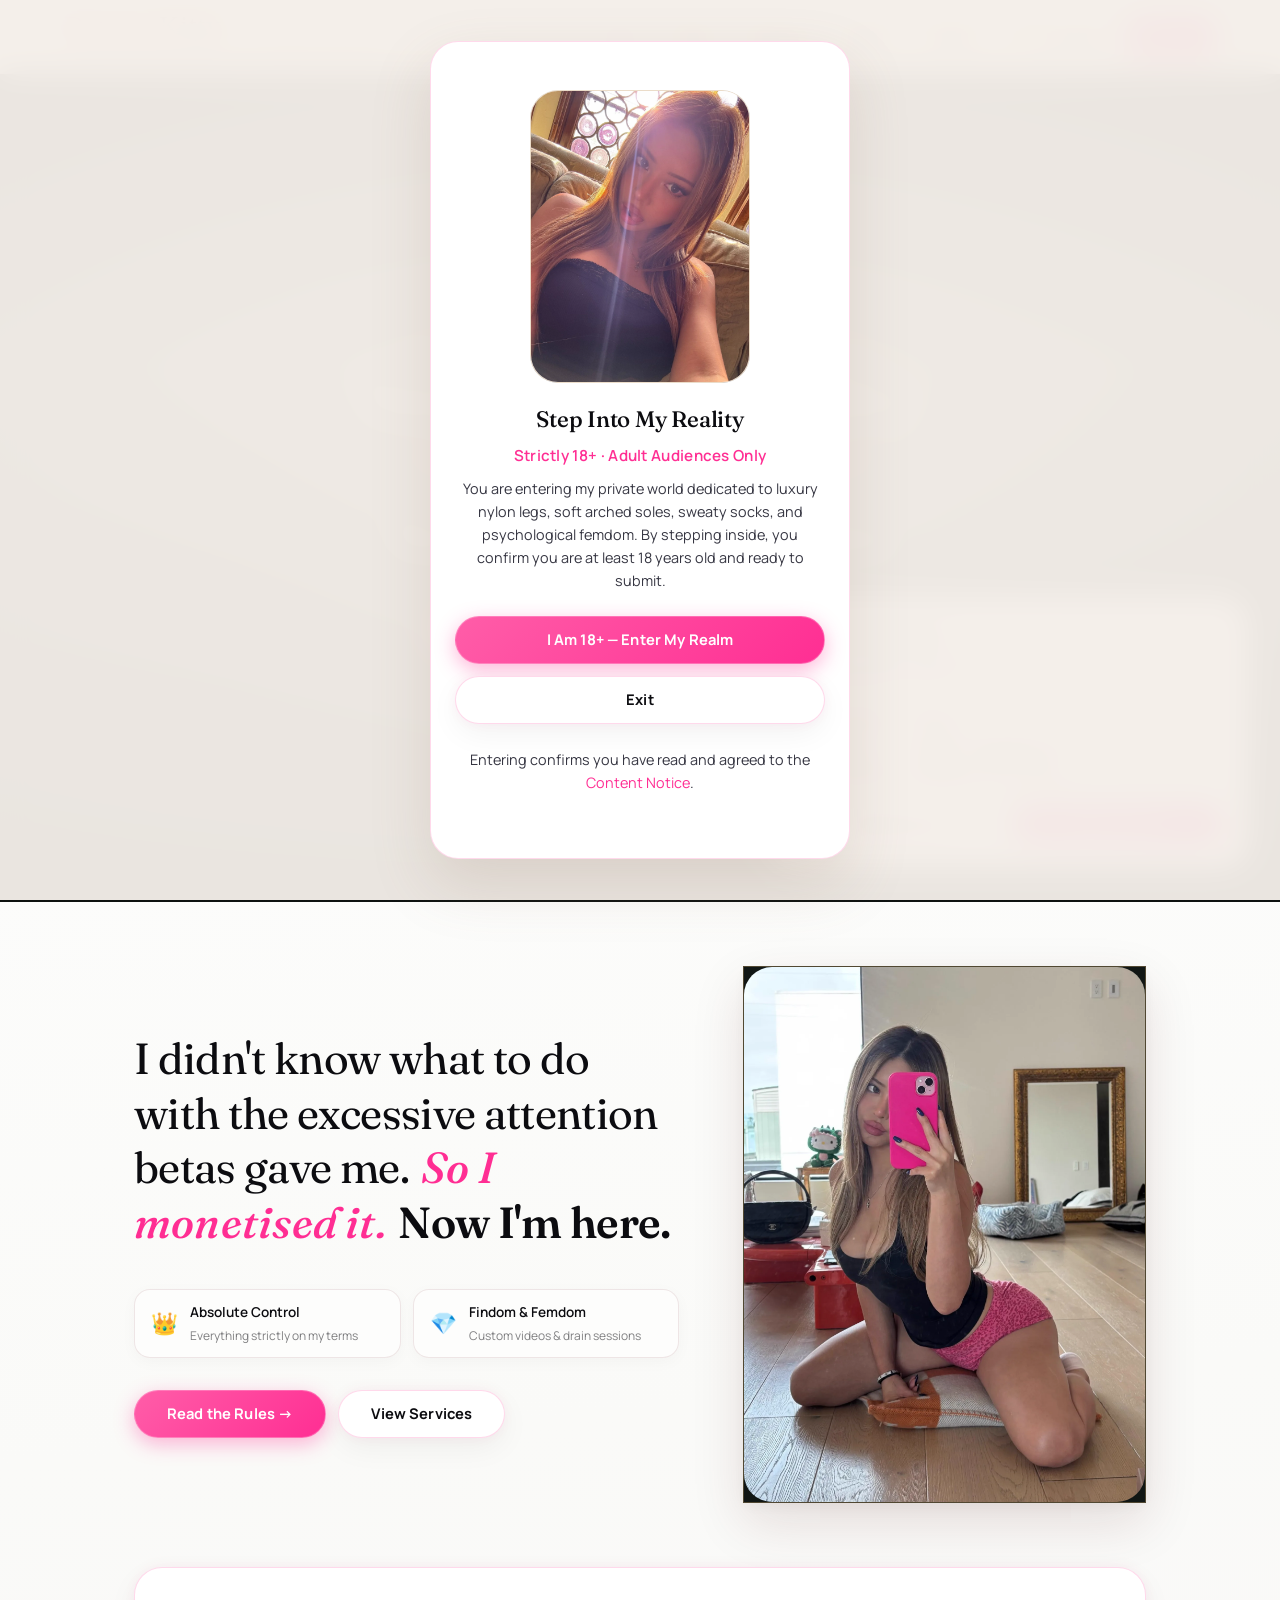
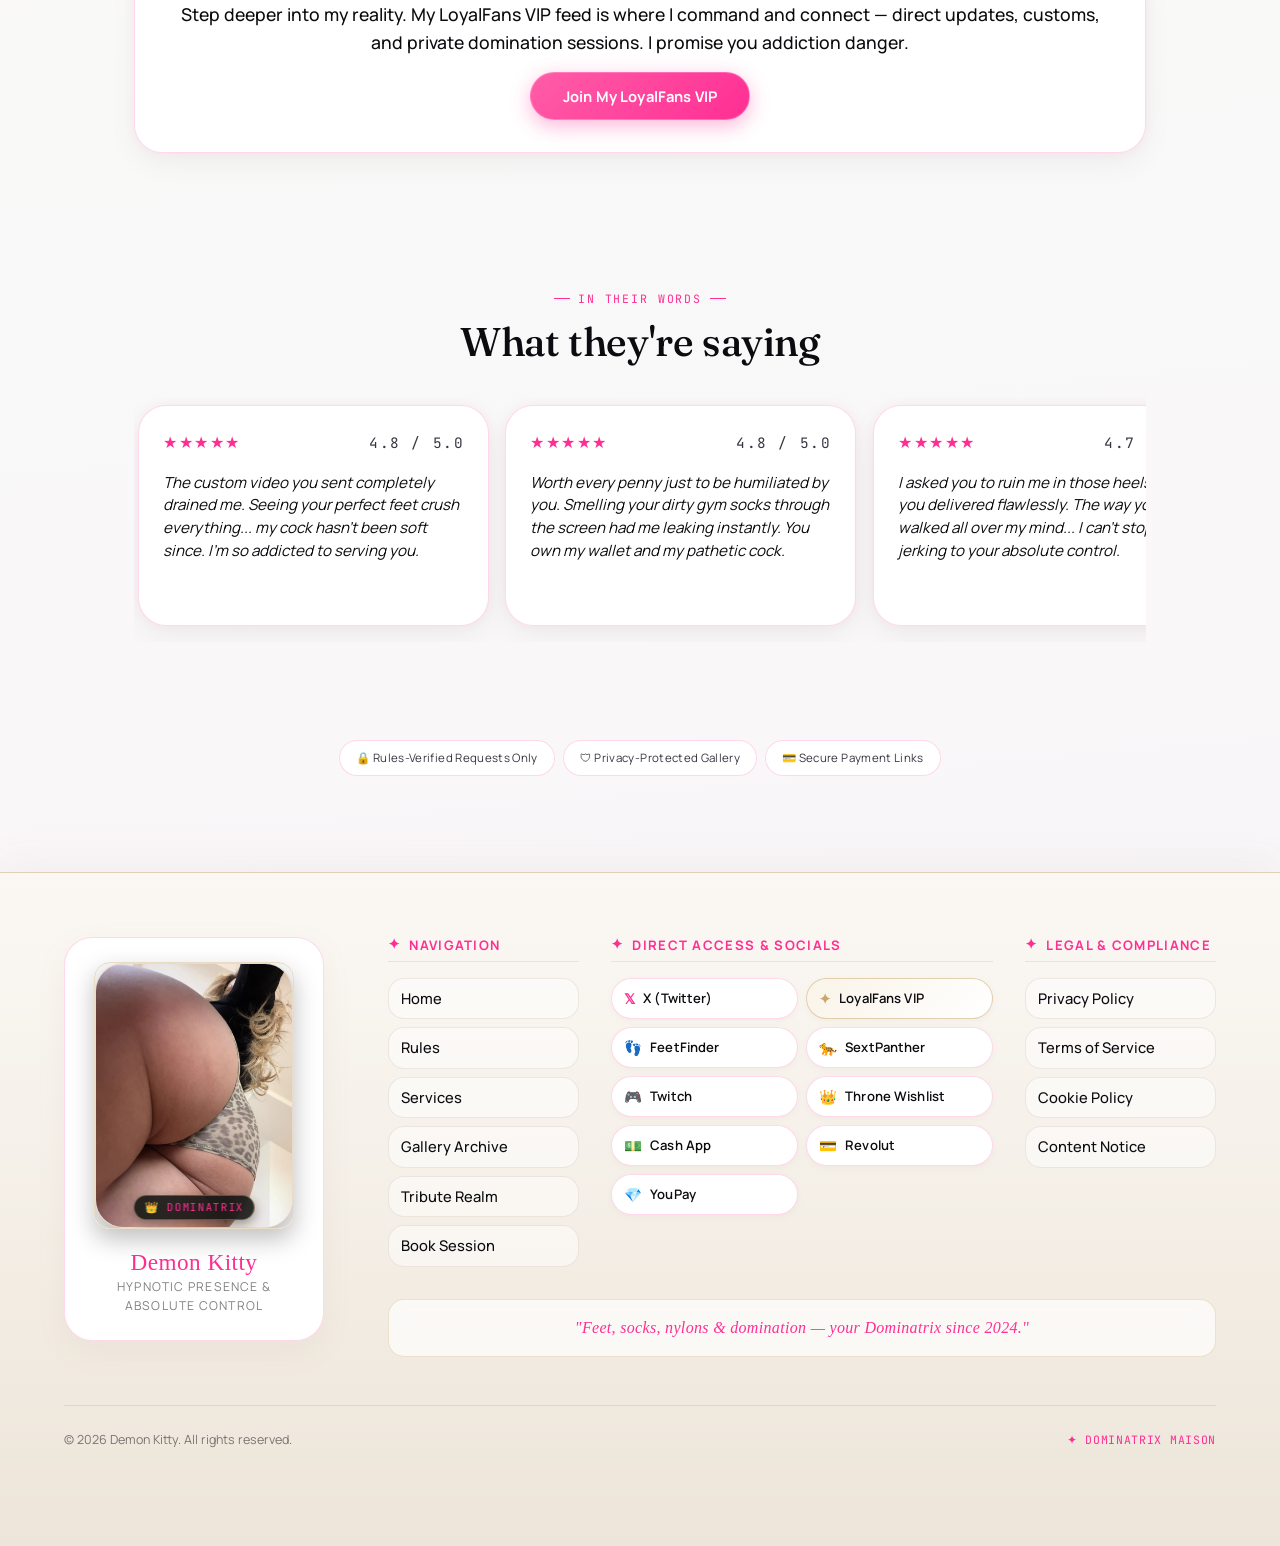
==== commit 8f7ba02a: "n" ====
--- a/index.html
+++ b/index.html
@@ -7,13 +7,11 @@
   <!-- Primary Meta -->
   <title>Demon Kitty — Dominatrix, Findom &amp; Femdom</title>
   <meta name="description" content="Demon Kitty - Dominatrix. Findom, femdom, foot fetish, endless nylon legs, and stiletto domination content creator since 2024. Custom videos, domination sessions, and exclusive content.">
-  <link rel="canonical" href="https://www.heelsofmine.com/index.html">
 
   <!-- Open Graph -->
   <meta property="og:title" content="Demon Kitty — Dominatrix, Findom &amp; Femdom">
   <meta property="og:description" content="Demon Kitty - Dominatrix. Findom, femdom, foot fetish, endless nylon legs, and stiletto domination content creator since 2024. Custom videos, domination sessions, and exclusive content.">
   <meta property="og:type" content="website">
-  <meta property="og:url" content="https://www.heelsofmine.com/index.html">
   <meta property="og:image" content="assets/img/age_gate.webp">
 
   <!-- Twitter -->
@@ -50,7 +48,6 @@
     "@type": "Person",
     "name": "Demon Kitty",
     "description": "Dominatrix. Findom and femdom content creator since 2024. Foot fetish, endless nylon legs, arch worship, psychological domination, custom videos, and exclusive content.",
-    "url": "https://www.heelsofmine.com",
     "sameAs": [
       "https://x.com/DemonKittySlut",
       "https://www.loyalfans.com/demonkittyslut",
@@ -77,7 +74,7 @@
   <!-- ════════════════════════════════════════════════════════════
        AGE GATE
        ════════════════════════════════════════════════════════════ -->
-  <div class="age-gate" id="age-gate">
+  <div class="age-gate" id="age-gate" role="dialog" aria-modal="true" aria-label="Age verification">
     <div class="age-gate__panel">
       <div class="age-gate__logo"><div class="logo-wrapper logo-wrapper--mark" aria-label="Demon Kitty logo"><img src="assets/img/age_gate.webp" alt="Demon Kitty" style="width: 100%; height: 100%; object-fit: cover; border-radius: var(--radius-lg);" decoding="async"></div></div>
       <h2>Step Into My Reality</h2>
@@ -175,7 +172,7 @@
       <!-- Dual-Buffered Zero-Flicker Background Video Engine -->
       <div class="hero-video-container" aria-hidden="true">
         <video class="hero-video-bg is-active" autoplay muted playsinline loop preload="auto">
-          <source src="assets/video/hero_home.mp4" type="video/mp4">
+          <source src="assets/video/dk_video_2.mp4" type="video/mp4">
         </video>
         <video class="hero-video-bg is-idle" muted playsinline preload="auto"></video>
       </div>
@@ -279,7 +276,6 @@
         </div>
 
         <div class="about-photo-frame" id="aboutCarousel" aria-label="Demon Kitty middle frame photo showcase">
-          <div class="about-photo-badge"><span>✦</span> Live Visual Stream</div>
         </div>
           <script>
             document.addEventListener('DOMContentLoaded', () => {
@@ -329,10 +325,8 @@
           "assets/img/dk_img_40.webp",
           "assets/img/dk_img_41.webp",
           "assets/img/dk_img_42.webp",
-          "assets/img/dk_img_43.webp",
           "assets/img/dk_img_44.webp",
           "assets/img/dk_img_45.webp",
-          "assets/img/dk_img_46.webp",
           "assets/img/dk_img_47.webp",
           "assets/img/dk_img_48.webp",
           "assets/img/dk_img_49.webp",
@@ -372,7 +366,6 @@
           "assets/img/dk_img_83.webp",
           "assets/img/dk_img_84.webp",
           "assets/img/dk_img_85.webp",
-          "assets/img/dk_img_86.webp",
           "assets/img/dk_img_87.webp",
           "assets/img/dk_img_88.webp",
           "assets/img/dk_img_89.webp",
@@ -556,15 +549,15 @@
         </div>
         <!-- Dot navigation: 8 reviews + 1 CTA = 9 dots -->
         <div class="review-dots" data-review-dots>
-          <span class="is-active"></span>
-          <span></span>
-          <span></span>
-          <span></span>
-          <span></span>
-          <span></span>
-          <span></span>
-          <span></span>
-          <span></span>
+          <button class="is-active" type="button" aria-label="Show review 1" aria-current="true"></button>
+          <button type="button" aria-label="Show review 2" aria-current="false"></button>
+          <button type="button" aria-label="Show review 3" aria-current="false"></button>
+          <button type="button" aria-label="Show review 4" aria-current="false"></button>
+          <button type="button" aria-label="Show review 5" aria-current="false"></button>
+          <button type="button" aria-label="Show review 6" aria-current="false"></button>
+          <button type="button" aria-label="Show review 7" aria-current="false"></button>
+          <button type="button" aria-label="Show review 8" aria-current="false"></button>
+          <button type="button" aria-label="Show featured review" aria-current="false"></button>
         </div>
       </div>
     </section>
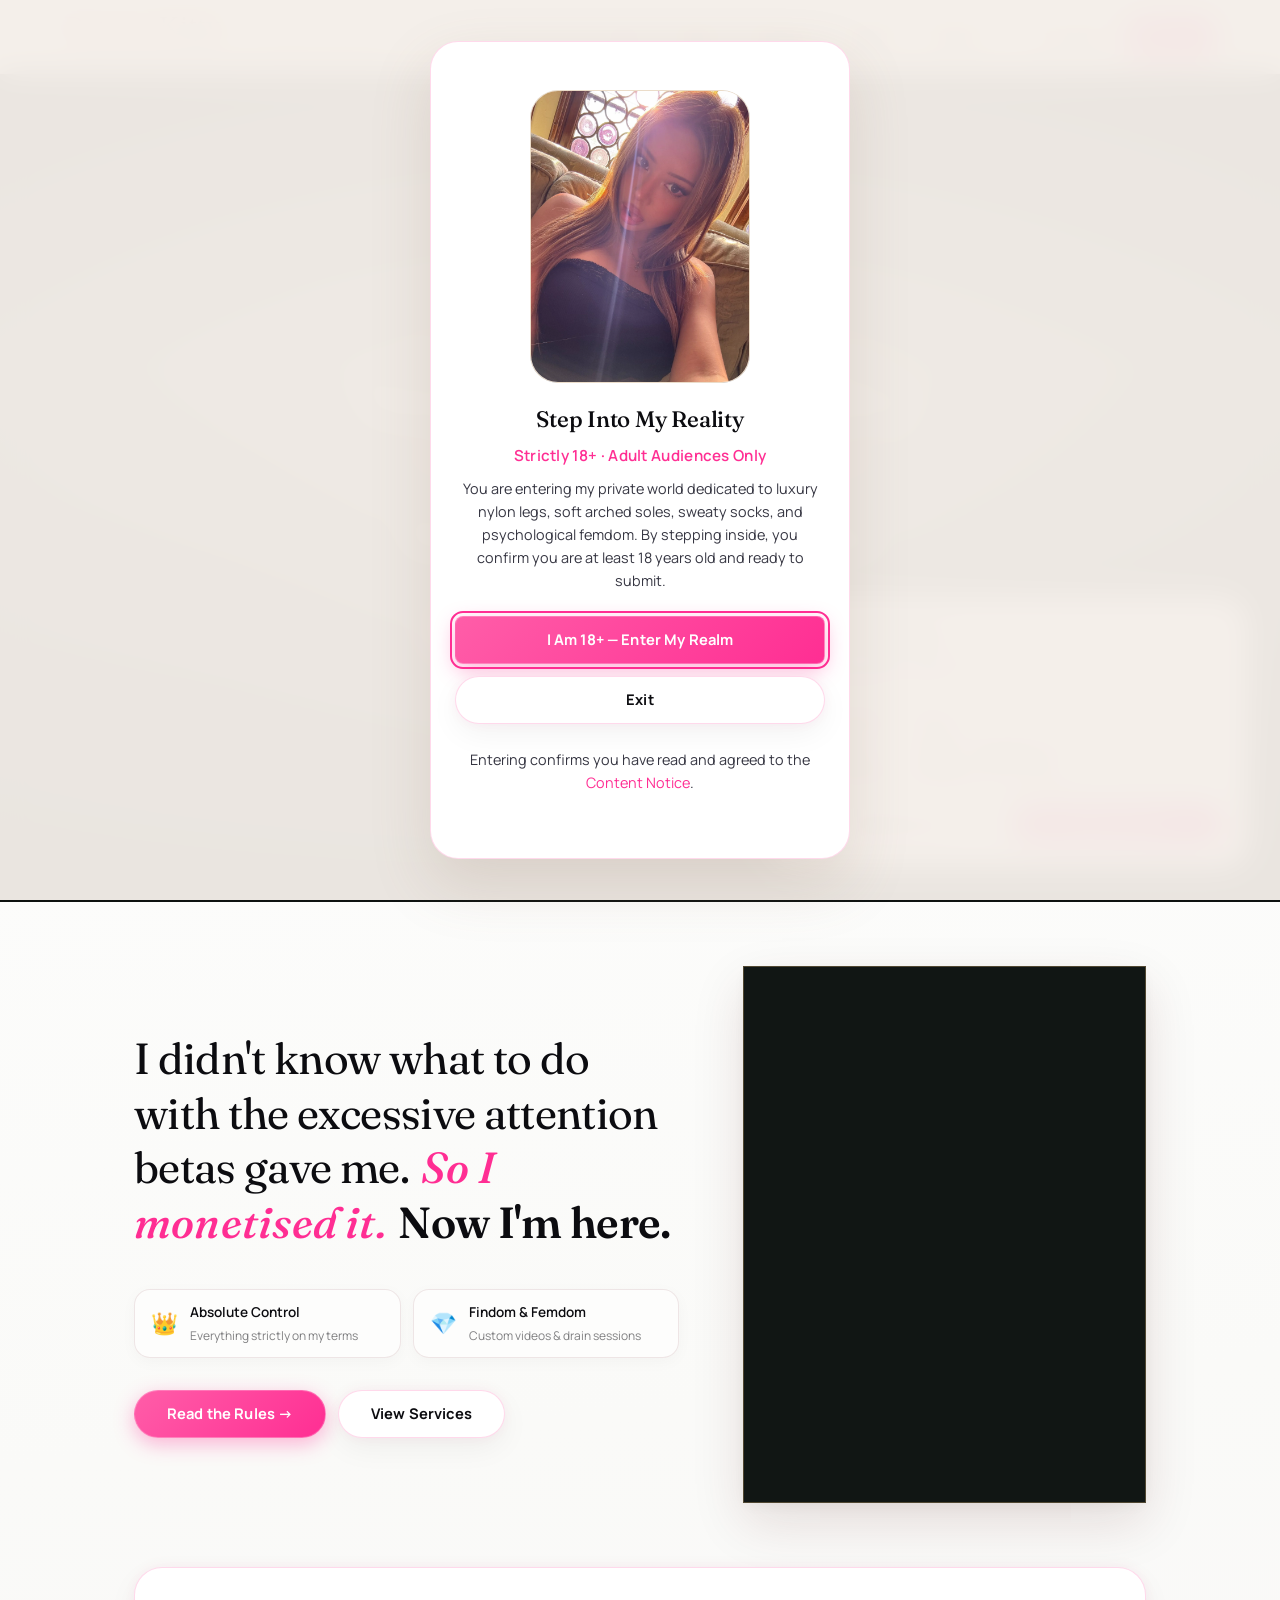
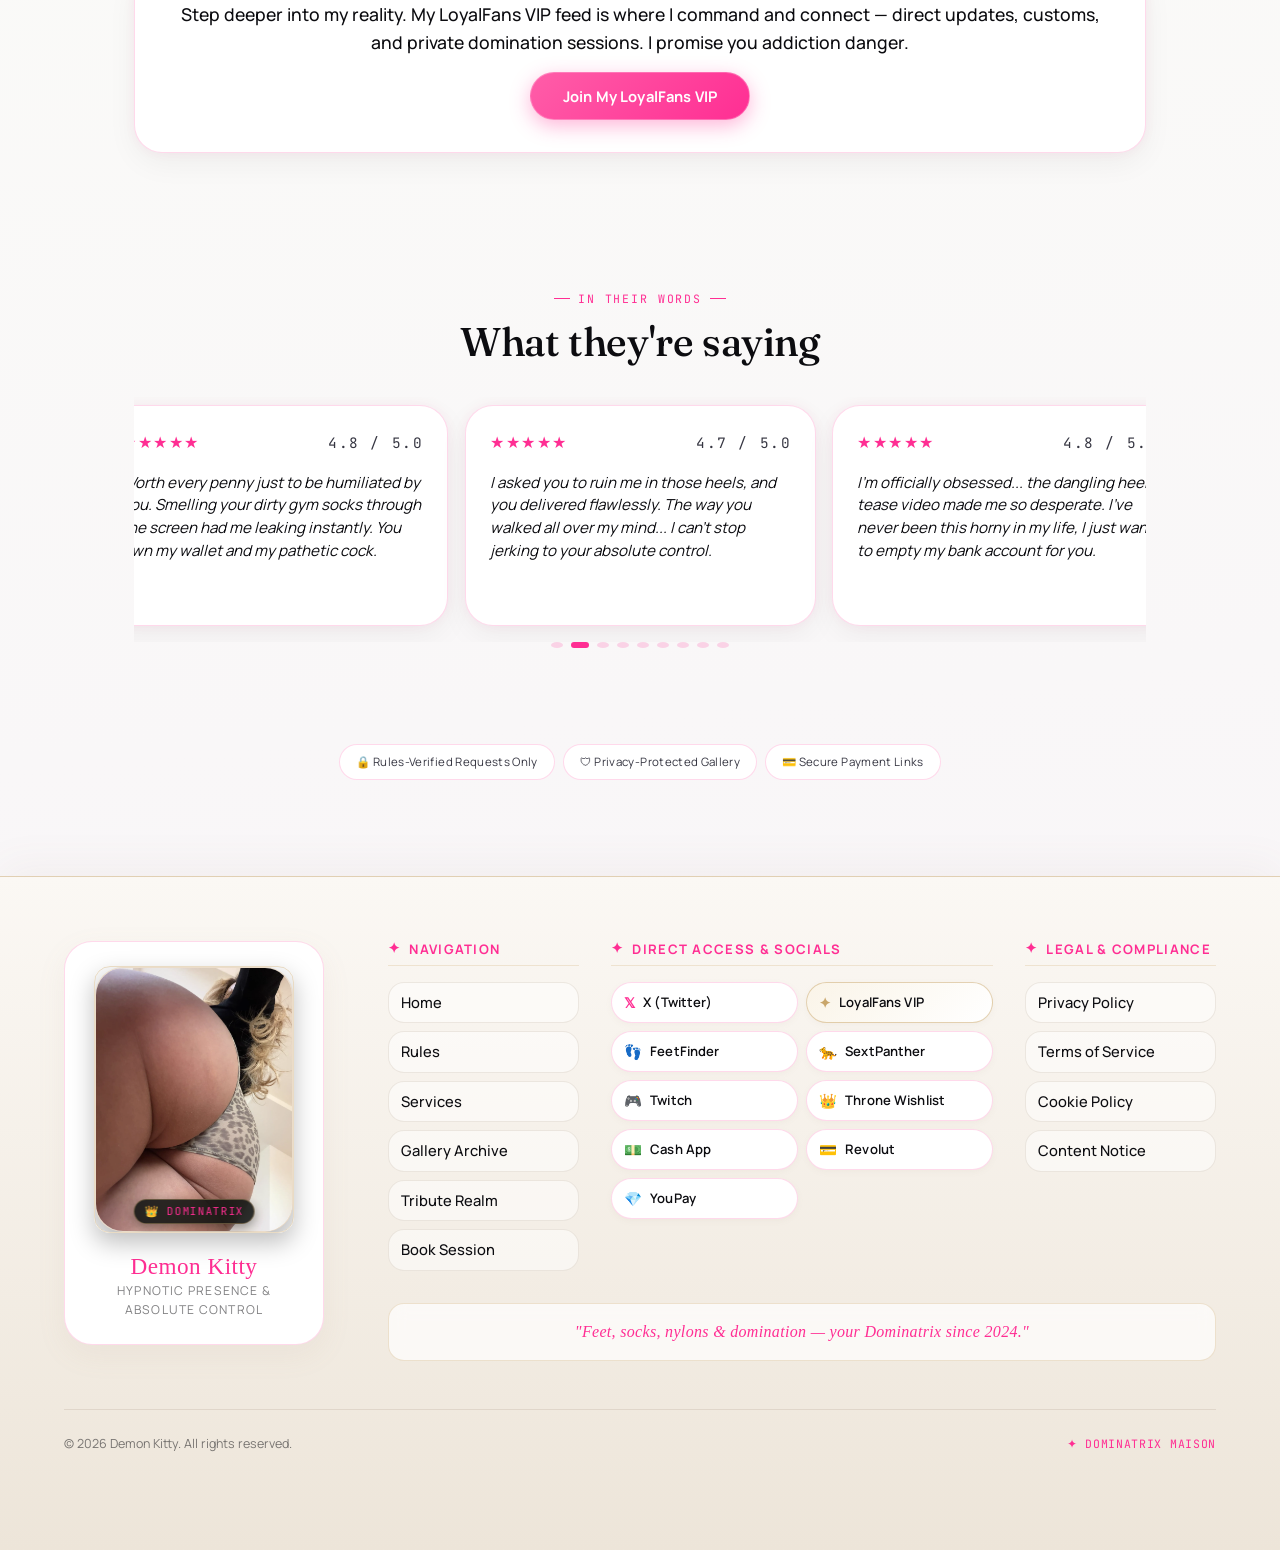
==== commit 1eb7be53: "b" ====
--- a/index.html
+++ b/index.html
@@ -105,7 +105,7 @@
         <li><a href="tribute.html">Tribute</a></li>
         <li>
           <button class="theme-switch-btn" data-theme-toggle type="button" aria-label="Toggle dark mode">
-            <span class="theme-icon">🌙</span>
+            <span class="theme-icon" aria-hidden="true"></span>
             <span class="theme-label">Dark Mode</span>
           </button>
         </li>
@@ -142,7 +142,7 @@
       </nav>
       <div style="margin: var(--space-4) 0; padding-inline: var(--space-2);">
         <button class="theme-switch-btn" data-theme-toggle type="button" aria-label="Toggle dark mode" style="width: 100%; justify-content: center; padding: 10px 16px;">
-          <span class="theme-icon">🌙</span>
+          <span class="theme-icon" aria-hidden="true"></span>
           <span class="theme-label">Dark Mode</span>
         </button>
       </div>
--- a/assets/css/styles.css
+++ b/assets/css/styles.css
@@ -15,7 +15,19 @@
 html { -webkit-text-size-adjust: 100%; scroll-behavior: smooth; }
 @media (prefers-reduced-motion: reduce) {
   html { scroll-behavior: auto; }
-  *, *::before, *::after { animation-duration: 0.001ms !important; animation-iteration-count: 1 !important; transition-duration: 0.001ms !important; }
+  *, *::before, *::after {
+    animation-duration: 0.001ms !important;
+    animation-iteration-count: 1 !important;
+  }
+  .btn, .theme-switch-btn, .gallery-tabs button, .footer-links li a,
+  .footer-social-pill, .review-dots button, .review-dots span {
+    transition-property: color, background-color, border-color, box-shadow, opacity !important;
+    transition-duration: 160ms !important;
+  }
+  .btn:hover, .theme-switch-btn:hover, .card:hover, .gallery-item:hover,
+  .platform-card:hover, .service-card:hover, .rule-card:hover, .tribute-card:hover {
+    transform: none !important;
+  }
 }
 
 /* ---- Design tokens (shared brand palette) ------------------------------ */
@@ -832,7 +844,7 @@
   font-size: 0.78rem;
   color: var(--text-primary);
   cursor: pointer;
-  transition: all 0.3s cubic-bezier(0.16, 1, 0.3, 1);
+  transition: transform 180ms cubic-bezier(0.16, 1, 0.3, 1), border-color 180ms cubic-bezier(0.16, 1, 0.3, 1), box-shadow 180ms cubic-bezier(0.16, 1, 0.3, 1), background-color 180ms cubic-bezier(0.16, 1, 0.3, 1);
   box-shadow: 0 2px 10px rgba(0, 0, 0, 0.05);
   backdrop-filter: blur(14px);
   -webkit-backdrop-filter: blur(14px);
@@ -845,12 +857,21 @@
   box-shadow: 0 6px 18px rgba(110, 20, 35, 0.15);
 }
 .theme-switch-btn .theme-icon {
-  font-size: 1rem;
-  line-height: 1;
+  display: inline-flex;
+  align-items: center;
+  justify-content: center;
+  width: 16px;
+  height: 16px;
+  color: var(--accent);
   transition: transform 0.4s cubic-bezier(0.175, 0.885, 0.32, 1.275);
 }
+.theme-switch-btn .theme-icon svg {
+  width: 14px;
+  height: 14px;
+  display: block;
+}
 .theme-switch-btn:hover .theme-icon {
-  transform: rotate(25deg) scale(1.18);
+  transform: rotate(20deg) scale(1.15);
 }
 .theme-switch-btn .theme-label {
   letter-spacing: 0.02em;
@@ -1025,8 +1046,8 @@
 .review-card .avatar { width: 34px; height: 34px; border-radius: 50%; background: linear-gradient(135deg, var(--gold), var(--bordeaux)); display: flex; align-items: center; justify-content: center; font-size: 0.9rem; }
 .badge-verified { display: inline-flex; align-items: center; gap: 4px; font-size: 0.68rem; letter-spacing: 0.04em; color: var(--accent); text-transform: uppercase; margin-left: auto; }
 .review-dots { display: flex; justify-content: center; gap: var(--space-2); }
-.review-dots span { width: 6px; height: 6px; border-radius: 50%; background: var(--surface-border); cursor: pointer; transition: all var(--dur-fast) var(--ease); }
-.review-dots span.is-active { background: var(--accent); width: 18px; border-radius: var(--radius-pill); }
+.review-dots span, .review-dots button { width: 6px; height: 6px; border-radius: 50%; background: var(--surface-border); cursor: pointer; transition: width var(--dur-fast) var(--ease), background-color var(--dur-fast) var(--ease); }
+.review-dots span.is-active, .review-dots button.is-active { background: var(--accent); width: 18px; border-radius: var(--radius-pill); }
 
 /* Review CTA card at end of carousel */
 .review-card--cta {
@@ -1046,7 +1067,7 @@
 .gallery-tabs button {
   flex-shrink: 0; padding: var(--space-2) var(--space-5); border-radius: var(--radius-pill);
   border: 1px solid var(--surface-border); background: var(--surface); color: var(--text-secondary); font-size: 0.82rem; font-weight: 600;
-  transition: all var(--dur-fast) var(--ease);
+  transition: color var(--dur-fast) var(--ease), background-color var(--dur-fast) var(--ease), border-color var(--dur-fast) var(--ease), box-shadow var(--dur-fast) var(--ease);
 }
 .gallery-tabs button:hover { border-color: var(--accent); color: var(--accent); }
 .gallery-tabs button.is-active { background: var(--accent); color: var(--accent-contrast); border-color: var(--accent); }
@@ -1291,7 +1312,7 @@
   font-weight: 500;
   background: rgba(255, 255, 255, 0.5);
   border: 1px solid rgba(200, 185, 170, 0.3);
-  transition: all 0.25s cubic-bezier(0.16, 1, 0.3, 1);
+  transition: color 0.25s cubic-bezier(0.16, 1, 0.3, 1), transform 0.25s cubic-bezier(0.16, 1, 0.3, 1), opacity 0.25s cubic-bezier(0.16, 1, 0.3, 1);
 }
 
 .footer-links li a .link-arrow {
@@ -1299,7 +1320,7 @@
   transform: translateX(-4px);
   color: var(--bordeaux);
   font-weight: bold;
-  transition: all 0.25s cubic-bezier(0.16, 1, 0.3, 1);
+  transition: color 0.25s cubic-bezier(0.16, 1, 0.3, 1), transform 0.25s cubic-bezier(0.16, 1, 0.3, 1), opacity 0.25s cubic-bezier(0.16, 1, 0.3, 1);
 }
 
 .footer-links li a:hover {
@@ -1334,7 +1355,7 @@
   font-size: 0.82rem;
   font-weight: 600;
   letter-spacing: 0.01em;
-  transition: all 0.25s cubic-bezier(0.16, 1, 0.3, 1);
+  transition: color 0.25s cubic-bezier(0.16, 1, 0.3, 1), transform 0.25s cubic-bezier(0.16, 1, 0.3, 1), opacity 0.25s cubic-bezier(0.16, 1, 0.3, 1);
   box-shadow: 0 2px 6px rgba(160, 135, 115, 0.06);
   text-decoration: none;
   white-space: nowrap;
@@ -1725,8 +1746,9 @@
   color: #ffffff;
 }
 
-/* ---- RULES HERO COMMAND STYLING ---- */
-.rules-hero-content {
+/* ---- UNIVERSAL COMMAND HERO STYLING ---- */
+.rules-hero-content,
+.page-hero-command {
   display: flex;
   flex-direction: column;
   align-items: center;
@@ -1735,7 +1757,8 @@
   margin-inline: auto;
 }
 
-.rules-hero-badge {
+.rules-hero-badge,
+.page-hero-badge {
   display: inline-flex;
   align-items: center;
   gap: 8px;
@@ -1755,7 +1778,8 @@
   margin-bottom: var(--space-4);
 }
 
-.rules-hero-badge .badge-dot {
+.rules-hero-badge .badge-dot,
+.page-hero-badge .badge-dot {
   width: 7px;
   height: 7px;
   border-radius: 50%;
@@ -1769,7 +1793,8 @@
   50% { transform: scale(1.4); opacity: 0.6; }
 }
 
-.rules-hero-title {
+.rules-hero-title,
+.page-hero-title {
   font-family: var(--font-display);
   font-size: clamp(2.4rem, 5vw, 4rem);
   font-weight: 500;
@@ -1780,7 +1805,8 @@
   margin-bottom: var(--space-3);
 }
 
-.rules-hero-statement {
+.rules-hero-statement,
+.page-hero-statement {
   font-size: clamp(1.05rem, 1.8vw, 1.25rem);
   line-height: 1.5;
   color: rgba(255, 255, 255, 0.92);
@@ -1790,7 +1816,8 @@
   margin-bottom: var(--space-4);
 }
 
-.rules-protocol-bar {
+.rules-protocol-bar,
+.page-protocol-bar {
   display: flex;
   flex-wrap: wrap;
   justify-content: center;
@@ -1811,7 +1838,7 @@
   color: #FFFFFF;
   backdrop-filter: blur(12px);
   -webkit-backdrop-filter: blur(12px);
-  transition: all 0.3s cubic-bezier(0.16, 1, 0.3, 1);
+  transition: color 0.3s cubic-bezier(0.16, 1, 0.3, 1), background-color 0.3s cubic-bezier(0.16, 1, 0.3, 1), border-color 0.3s cubic-bezier(0.16, 1, 0.3, 1), transform 0.3s cubic-bezier(0.16, 1, 0.3, 1);
 }
 
 .protocol-chip span {
@@ -2378,8 +2405,8 @@
 .elite-hero-overlay {
   position: absolute;
   inset: 0;
-  background: radial-gradient(circle at center, rgba(251, 248, 245, 0.4) 0%, rgba(238, 230, 220, 0.95) 100%),
-              linear-gradient(to bottom, rgba(251, 248, 245, 0.3) 0%, transparent 40%, rgba(238, 230, 220, 0.98) 100%);
+  background: radial-gradient(ellipse at center, rgba(8, 8, 12, 0.25) 0%, rgba(8, 8, 12, 0.78) 100%),
+              linear-gradient(to bottom, rgba(8, 8, 12, 0.4) 0%, transparent 40%, rgba(8, 8, 12, 0.92) 100%);
   z-index: 1;
 }
 
@@ -2445,7 +2472,7 @@
   box-shadow: 0 6px 20px rgba(160, 135, 115, 0.12);
   position: relative;
   overflow: hidden;
-  transition: all 0.4s var(--ease);
+  transition: color 0.4s var(--ease), background-color 0.4s var(--ease), border-color 0.4s var(--ease), box-shadow 0.4s var(--ease), transform 0.4s var(--ease);
 }
 
 .btn-elite:hover {
@@ -2613,4 +2640,3 @@
 .gallery-card {
   background: linear-gradient(135deg, #FDFBF7 0%, #EFE9DF 100%) !important;
 }
-
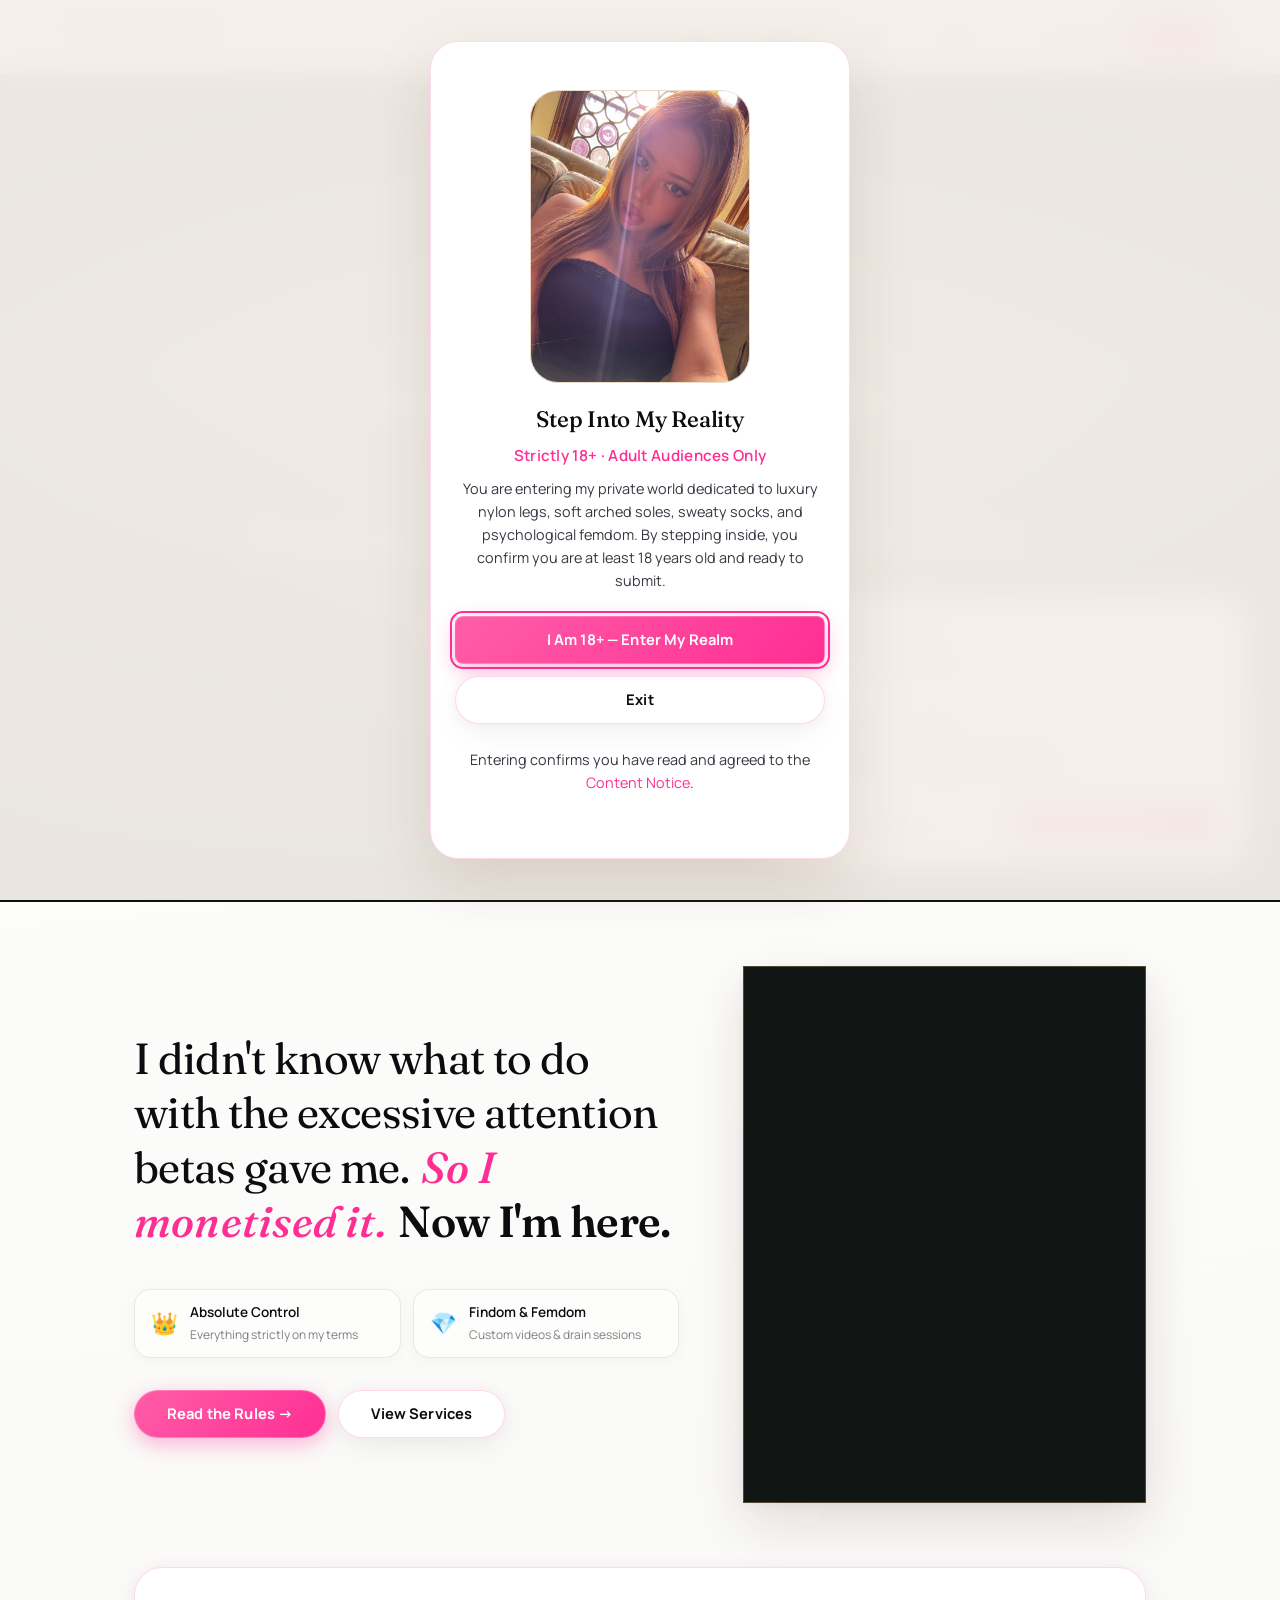
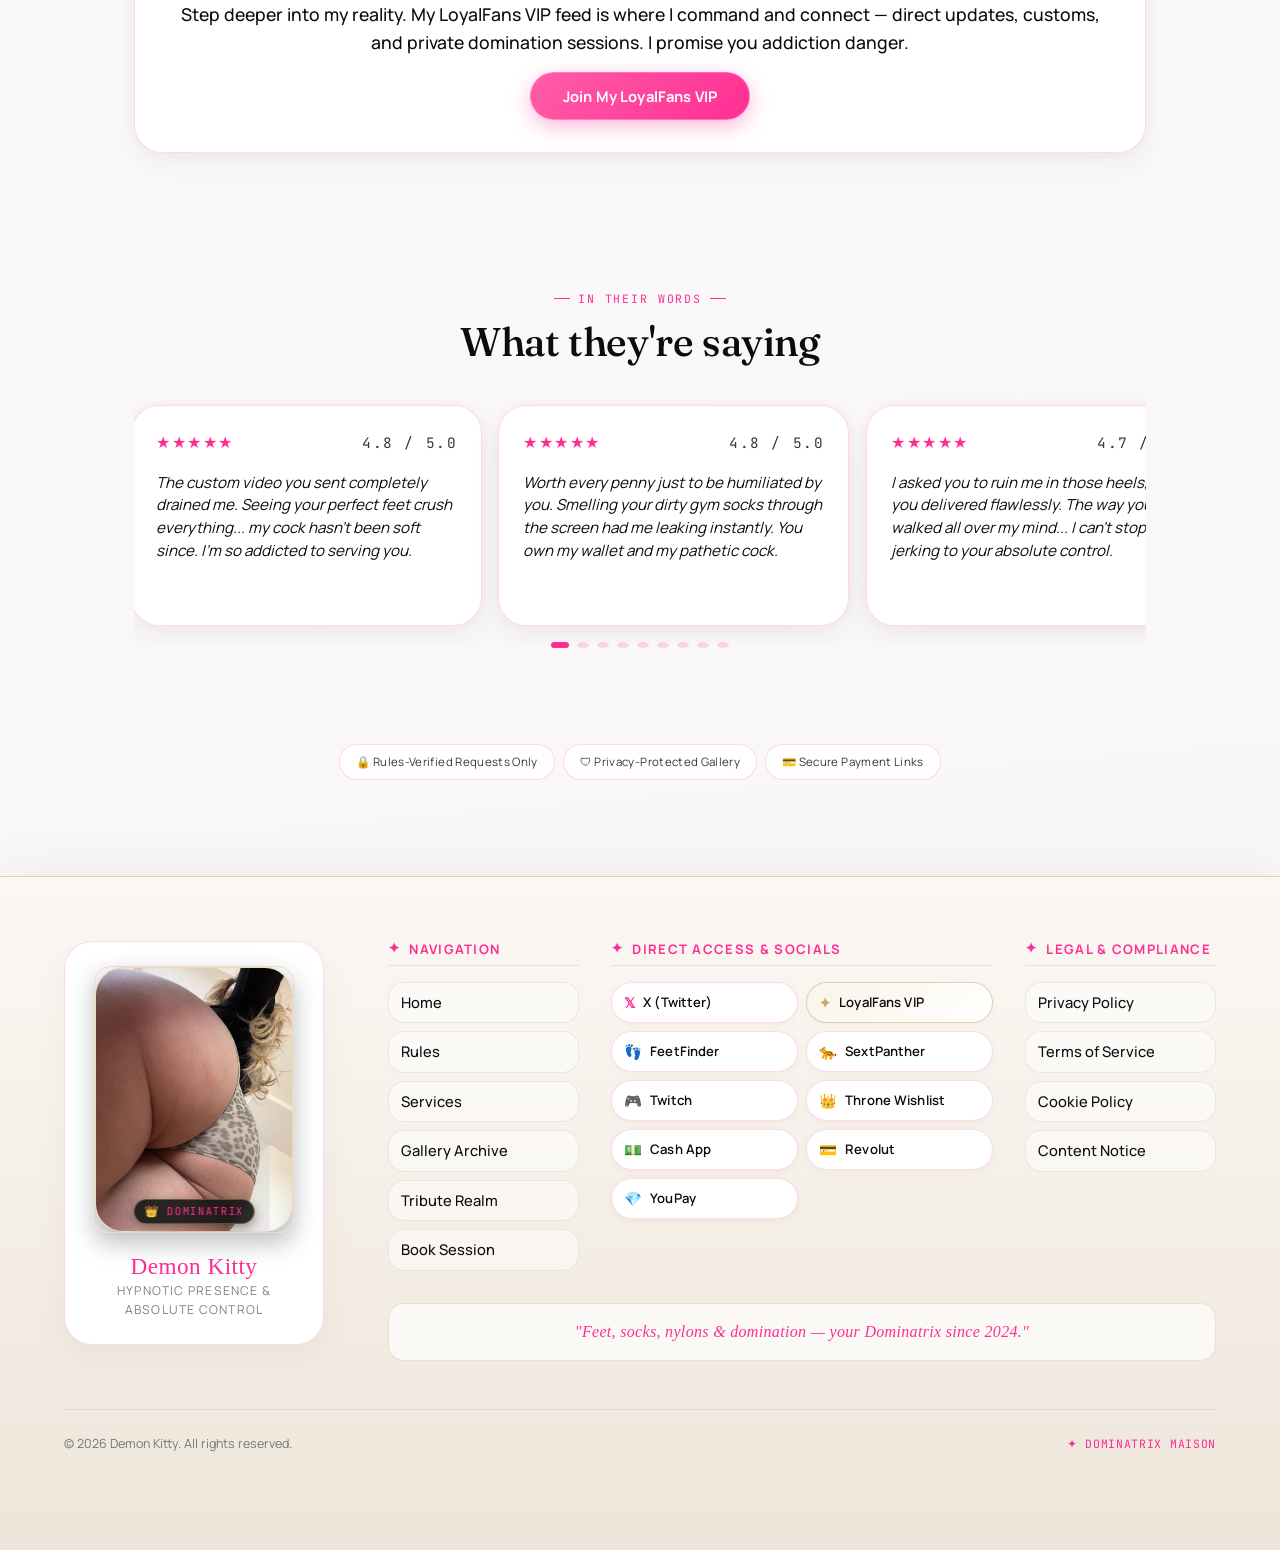
==== commit 28ae3fda: "n" ====
--- a/index.html
+++ b/index.html
@@ -7,11 +7,13 @@
   <!-- Primary Meta -->
   <title>Demon Kitty — Dominatrix, Findom &amp; Femdom</title>
   <meta name="description" content="Demon Kitty - Dominatrix. Findom, femdom, foot fetish, endless nylon legs, and stiletto domination content creator since 2024. Custom videos, domination sessions, and exclusive content.">
+  <link rel="canonical" href="https://demon-kitty.netlify.app/">
 
   <!-- Open Graph -->
   <meta property="og:title" content="Demon Kitty — Dominatrix, Findom &amp; Femdom">
   <meta property="og:description" content="Demon Kitty - Dominatrix. Findom, femdom, foot fetish, endless nylon legs, and stiletto domination content creator since 2024. Custom videos, domination sessions, and exclusive content.">
   <meta property="og:type" content="website">
+  <meta property="og:url" content="https://demon-kitty.netlify.app/">
   <meta property="og:image" content="assets/img/age_gate.webp">
 
   <!-- Twitter -->
@@ -47,6 +49,7 @@
     "@context": "https://schema.org",
     "@type": "Person",
     "name": "Demon Kitty",
+    "url": "https://demon-kitty.netlify.app/",
     "description": "Dominatrix. Findom and femdom content creator since 2024. Foot fetish, endless nylon legs, arch worship, psychological domination, custom videos, and exclusive content.",
     "sameAs": [
       "https://x.com/DemonKittySlut",
@@ -188,13 +191,13 @@
 
         <div class="text-rotator-wrapper" aria-live="polite">
           <div class="text-rotator" id="heroTextRotator">
-            <span class="rotator-item is-active">Endless Nylon Legs</span>
-            <span class="rotator-item">Soft Sensual Arches</span>
-            <span class="rotator-item">Sweaty Gym Socks</span>
+            <span class="rotator-item is-active">Unconditional Financial Drain</span>
+            <span class="rotator-item">Psychological Humiliation</span>
+            <span class="rotator-item">Paypig Submission &amp; Debt Play</span>
             <span class="rotator-item">Pointed Stiletto Domination</span>
-            <span class="rotator-item">Sole Worship &amp; Trampling</span>
-            <span class="rotator-item">Hypnotic Gaze &amp; Femdom</span>
-            <span class="rotator-item">Slave Training</span>
+            <span class="rotator-item">Total Ego Destruction</span>
+            <span class="rotator-item">Compulsive Tribute Addiction</span>
+            <span class="rotator-item">Lifetime Slave Ownership</span>
           </div>
         </div>
 
--- a/assets/css/styles.css
+++ b/assets/css/styles.css
@@ -823,6 +823,53 @@
 .mobile-bar .btn { flex: 1; padding: 0 var(--space-2); font-size: 0.85rem; min-height: 44px; text-overflow: ellipsis; overflow: hidden; white-space: nowrap; }
 .mobile-bar .btn-primary { background: linear-gradient(135deg, var(--bordeaux-light), var(--bordeaux)); color: #FFFFFF; }
 .mobile-bar .btn-ghost { background: #FFFFFF; border: 1px solid var(--surface-border); color: var(--text-primary); }
+
+/* Phone motion: keep touch interactions short and compositor-friendly. */
+@media (max-width: 767px) {
+  /* Blur is costly on smaller GPUs; opacity + transform keep the same reveal
+     language while reducing paint work during scroll. */
+  [data-animate] {
+    transform: translate3d(0, 16px, 0) scale(0.99);
+    filter: none;
+    transition-duration: 0.48s;
+  }
+
+  /* Reuse the existing drawer state instead of adding a second JS animation. */
+  .nav-drawer nav a {
+    opacity: 0;
+    transform: translate3d(14px, 0, 0);
+    transition: opacity 0.24s var(--ease-out-expo), transform 0.32s var(--ease-out-expo), color var(--dur-fast) var(--ease);
+  }
+  .nav-drawer.is-open nav a {
+    opacity: 1;
+    transform: translate3d(0, 0, 0);
+  }
+  .nav-drawer.is-open nav li:nth-child(1) a { transition-delay: 40ms; }
+  .nav-drawer.is-open nav li:nth-child(2) a { transition-delay: 80ms; }
+  .nav-drawer.is-open nav li:nth-child(3) a { transition-delay: 120ms; }
+  .nav-drawer.is-open nav li:nth-child(4) a { transition-delay: 160ms; }
+  .nav-drawer.is-open nav li:nth-child(5) a { transition-delay: 200ms; }
+
+  .mobile-bar .btn {
+    transition: transform 0.18s var(--ease-out-expo), box-shadow 0.18s var(--ease-out-expo), background 0.18s var(--ease-out-expo);
+  }
+  .mobile-bar .btn:active {
+    transform: translateY(1px) scale(0.97);
+  }
+}
+
+@media (max-width: 767px) and (prefers-reduced-motion: reduce) {
+  [data-animate] {
+    transform: none;
+    transition-duration: 160ms;
+  }
+  .nav-drawer nav a {
+    transform: none;
+    transition-duration: 160ms;
+    transition-delay: 0ms !important;
+  }
+}
+
 @media (min-width: 1024px) {
   .mobile-bar { display: none; }
   body { padding-bottom: 0; }
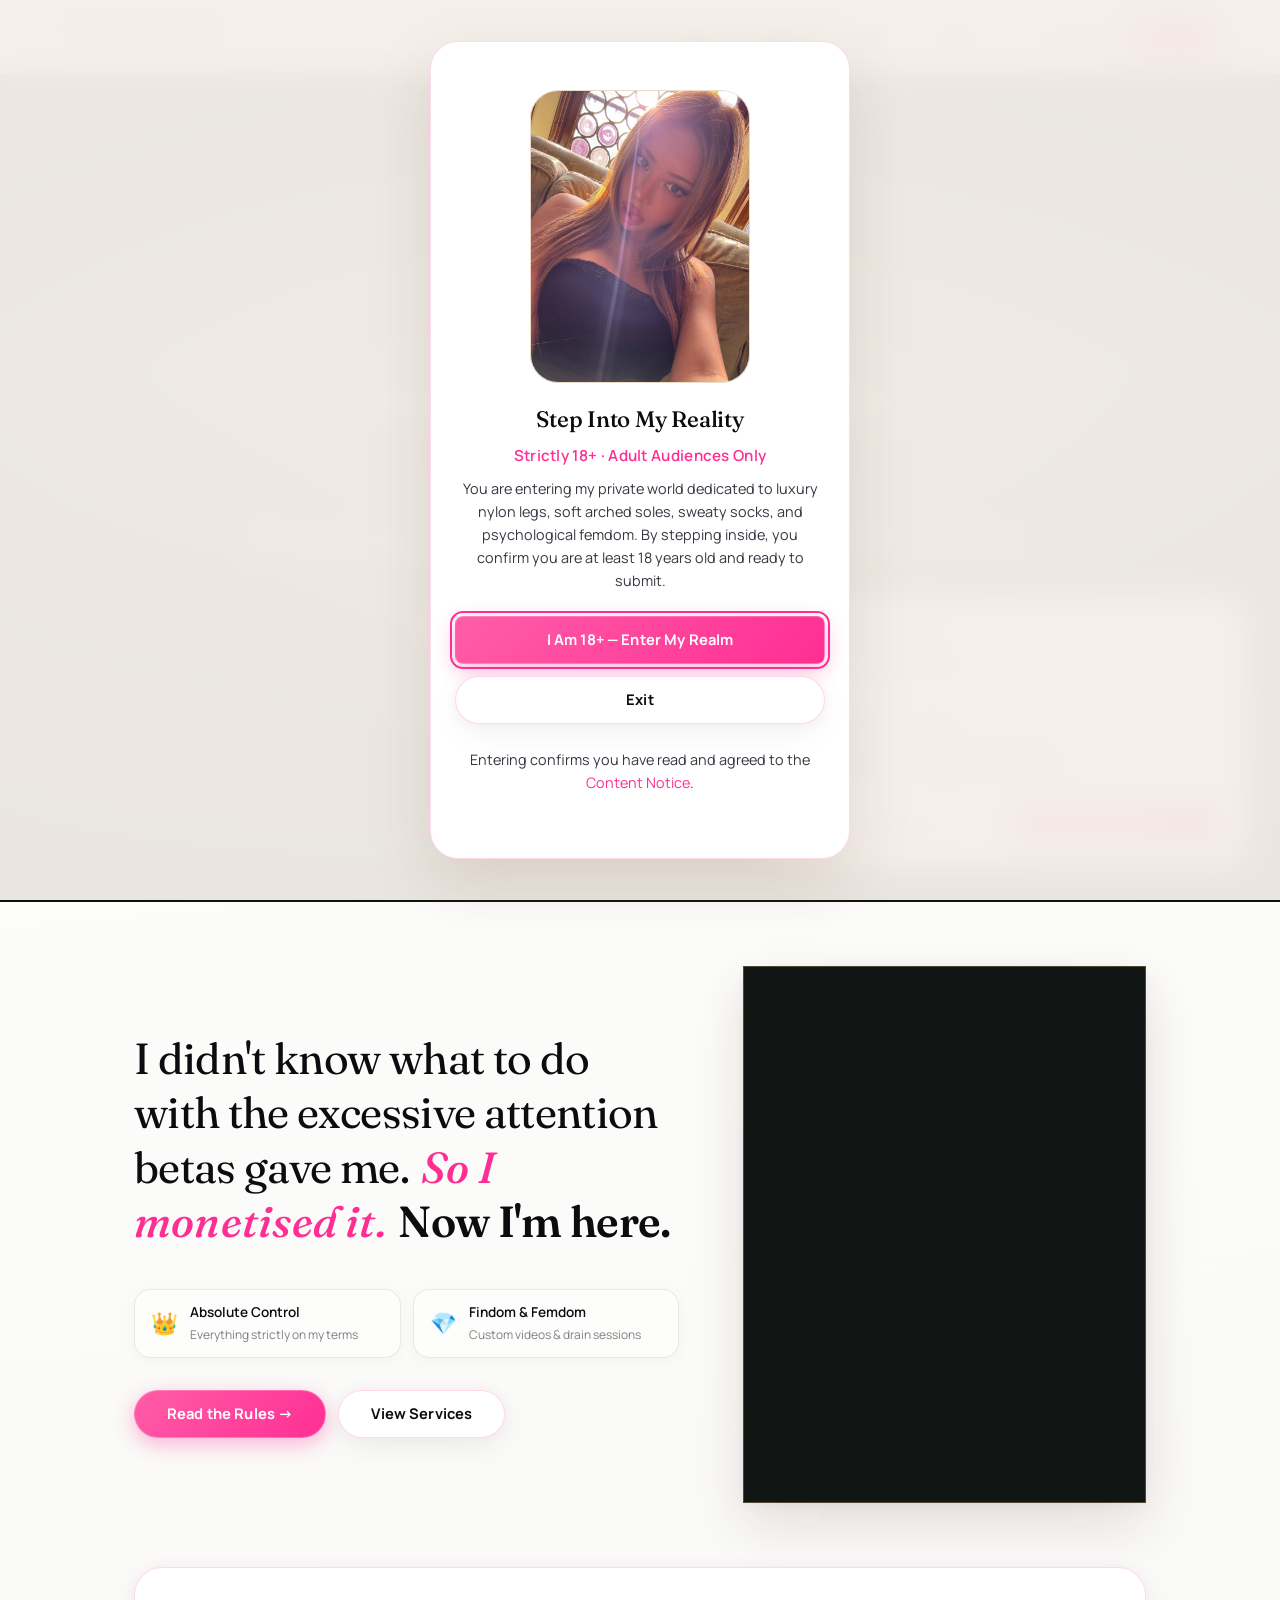
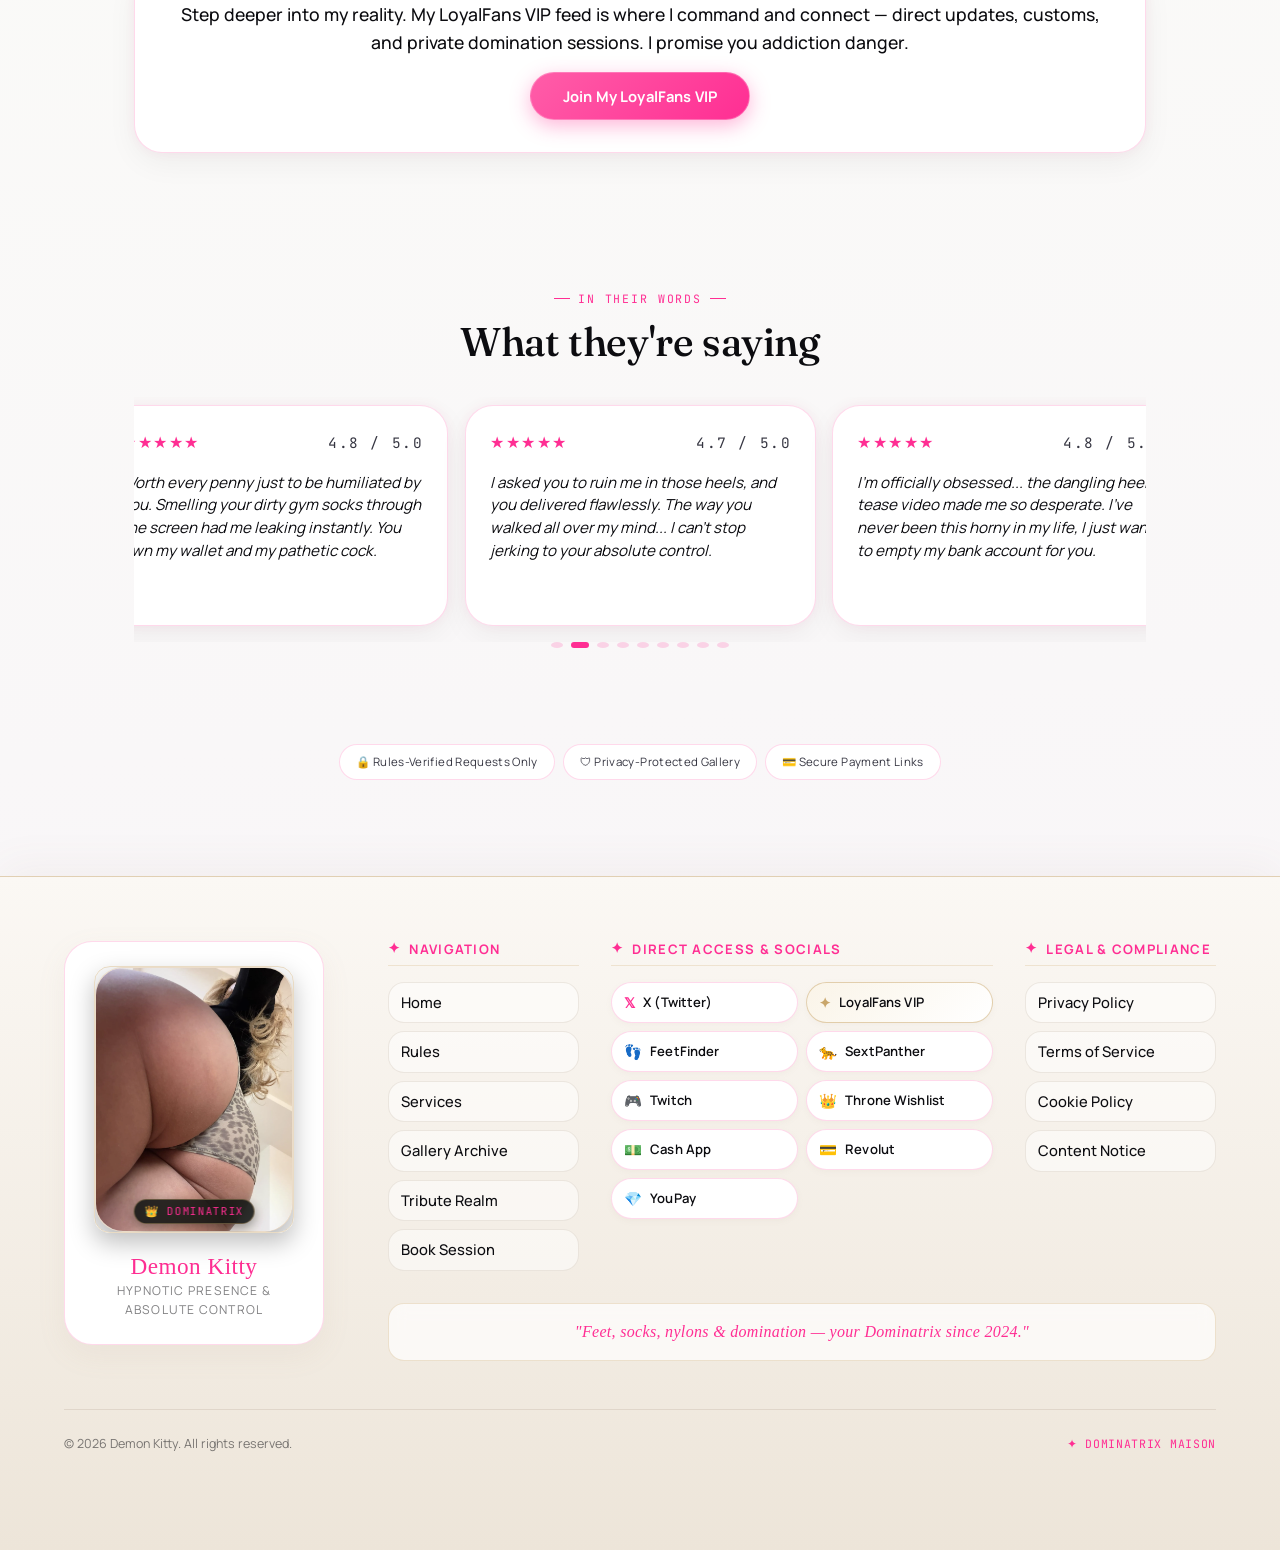
==== commit 1b88995c: "b" ====
--- a/index.html
+++ b/index.html
@@ -115,6 +115,10 @@
         <li><a href="book.html" class="btn btn-primary btn-sm">Book Me</a></li>
       </ul>
     </nav>
+    <button class="theme-switch-btn theme-switch-btn--mobile" data-theme-toggle type="button" aria-label="Toggle dark mode">
+      <span class="theme-icon" aria-hidden="true"></span>
+      <span class="theme-label">Dark Mode</span>
+    </button>
     <button class="menu-btn" data-nav-open type="button" aria-label="Open menu" aria-expanded="false" aria-controls="nav-drawer">
       <span></span><span></span><span></span>
     </button>
--- a/assets/css/styles.css
+++ b/assets/css/styles.css
@@ -767,6 +767,34 @@
   position: relative; z-index: 100; pointer-events: auto;
 }
 .menu-btn span { display: block; width: 18px; height: 1.5px; background: var(--text-primary); transition: transform var(--dur-fast) var(--ease), opacity var(--dur-fast) var(--ease); }
+
+/* The drawer keeps the full labelled control; the header gets a compact
+   icon-only version so theme switching is discoverable on phones. */
+.theme-switch-btn.theme-switch-btn--mobile { display: none; }
+
+@media (max-width: 1023px) {
+  .site-header__logo { min-width: 0; flex: 1 1 auto; }
+  .theme-switch-btn.theme-switch-btn--mobile {
+    display: inline-flex;
+    flex: 0 0 40px;
+    width: 40px;
+    height: 40px;
+    padding: 0;
+    justify-content: center;
+    align-items: center;
+  }
+  .theme-switch-btn--mobile .theme-label {
+    position: absolute;
+    width: 1px;
+    height: 1px;
+    padding: 0;
+    margin: -1px;
+    overflow: hidden;
+    clip: rect(0, 0, 0, 0);
+    white-space: nowrap;
+    border: 0;
+  }
+}
 
 @media (min-width: 1024px) {
   .desktop-nav { display: block; }
@@ -2417,6 +2445,26 @@
   z-index: 1;
 }
 
+/* Long hero labels must wrap on narrow screens instead of being clipped by
+   the fixed single-line desktop treatment. */
+@media (max-width: 767px) {
+  .text-rotator-wrapper {
+    min-height: 7rem;
+    margin-bottom: var(--space-5);
+    overflow: visible;
+  }
+  .text-rotator {
+    height: 7rem;
+  }
+  .rotator-item {
+    inset: 0 var(--space-2);
+    white-space: normal;
+    line-height: 1.12;
+    font-size: clamp(1.35rem, 7vw, 2rem);
+    text-wrap: balance;
+  }
+}
+
 /* ==========================================================================
    TRIBUTE PAGE
    ========================================================================== */
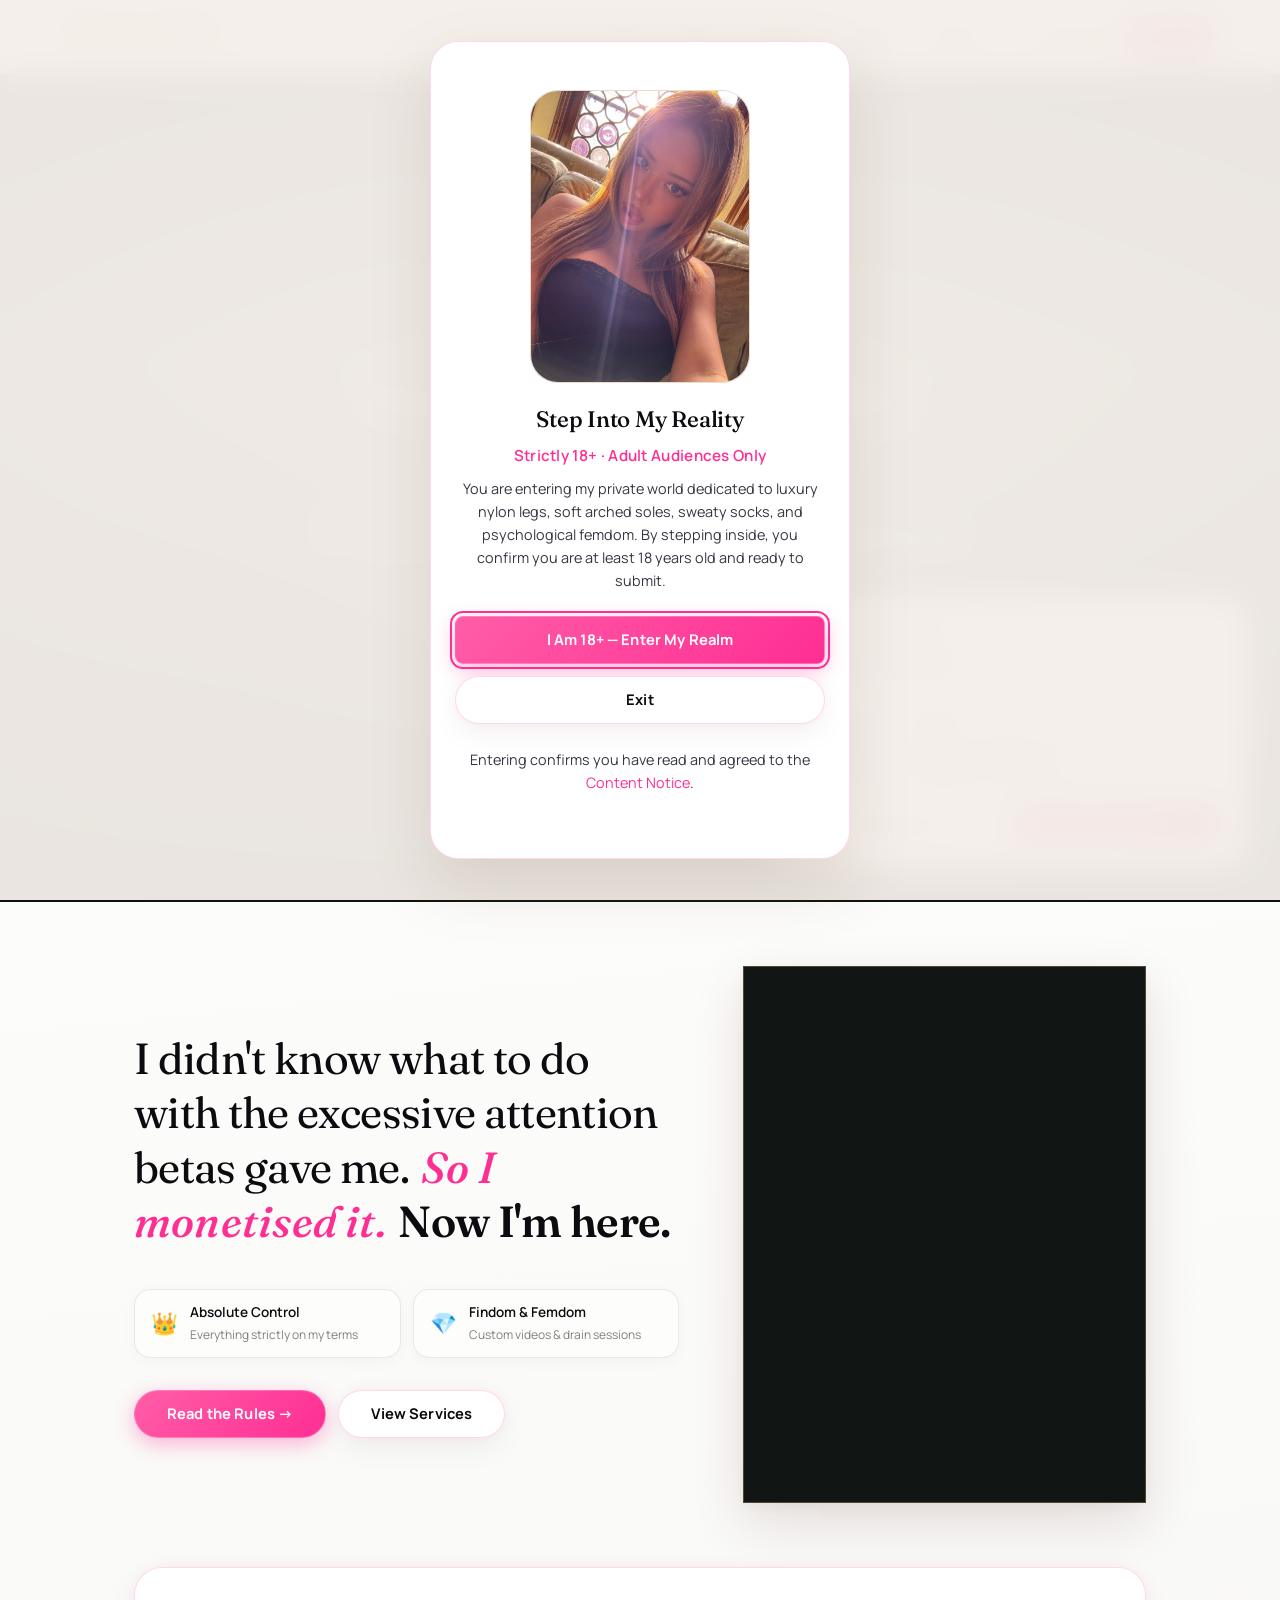
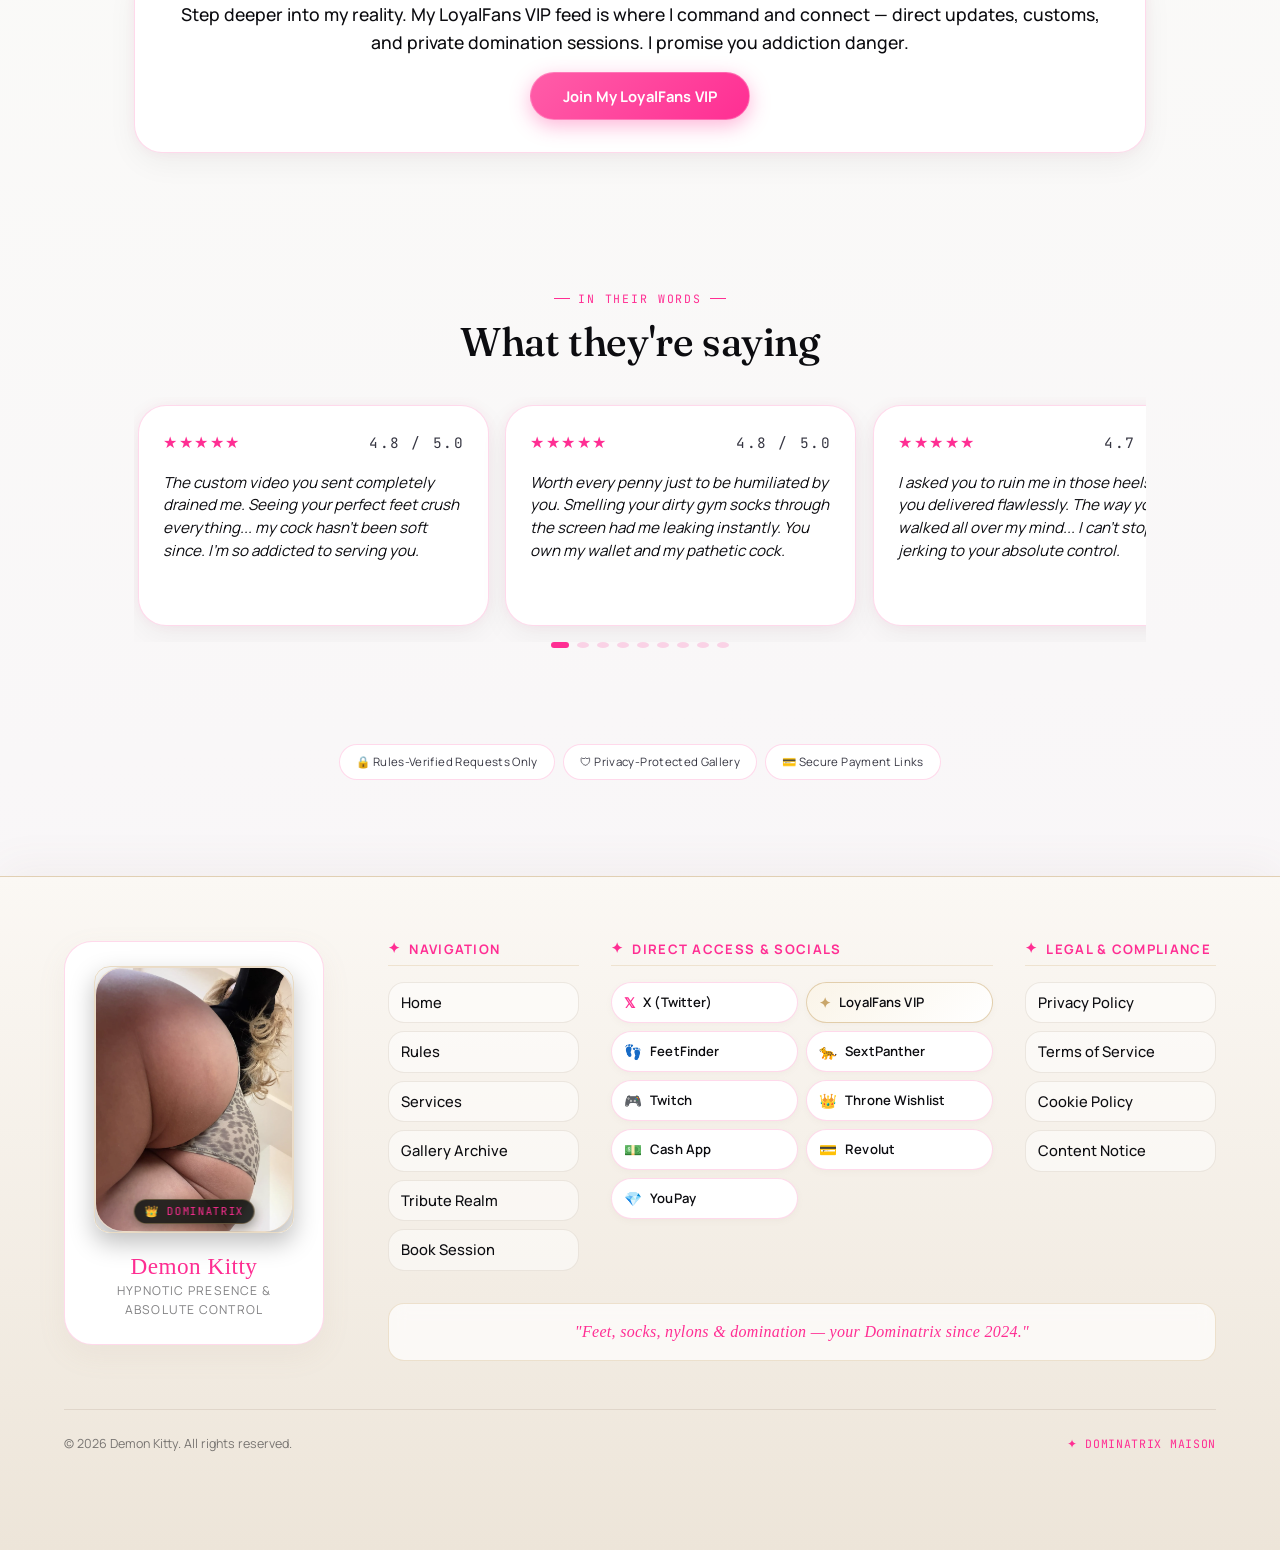
==== commit 25bad471: "h" ====
--- a/index.html
+++ b/index.html
@@ -97,7 +97,7 @@
   <header class="site-header">
     <a href="index.html" class="site-header__logo text-logo" aria-label="Demon Kitty home">
       <span class="header-name">Demon Kitty</span>
-      <span class="header-motto">I control your thoughts - you cannot escape me</span>
+      <span class="header-motto">Your Eternal addiction</span>
     </a>
     <nav class="desktop-nav" aria-label="Main navigation">
       <ul>
@@ -255,7 +255,9 @@
         <div class="about-text">
           <div class="about-thought-wrap">
             <h2 class="about-thought">
-              I didn't know what to do with the excessive attention betas gave me. <span class="about-thought__accent">So I monetised it.</span> <span class="about-thought__conclusion">Now I'm here.</span>
+              <span class="about-thought__lead">I didn't know what to do with the excessive attention betas gave me.</span>
+              <span class="about-thought__accent">So I monetised it.</span>
+              <span class="about-thought__conclusion">Now I'm here.</span>
             </h2>
           </div>
           
--- a/assets/css/styles.css
+++ b/assets/css/styles.css
@@ -276,6 +276,36 @@
   box-shadow: 0 0 18px rgba(255, 46, 147, 0.3);
 }
 
+[data-theme="dark"] .site-footer__brand-card {
+  background: #12121A;
+  border-color: rgba(255, 46, 147, 0.24);
+  box-shadow: 0 16px 40px rgba(0, 0, 0, 0.72), 0 0 22px rgba(255, 46, 147, 0.08);
+}
+
+[data-theme="dark"] .footer-links li a {
+  background: #12121A;
+  border-color: rgba(255, 46, 147, 0.2);
+  color: #FFD6EA;
+}
+
+[data-theme="dark"] .footer-links li a:hover {
+  background: rgba(255, 46, 147, 0.13);
+  border-color: rgba(255, 46, 147, 0.72);
+  color: #FFFFFF;
+  box-shadow: 0 4px 18px rgba(255, 46, 147, 0.18);
+}
+
+[data-theme="dark"] .footer-brand__badge {
+  background: rgba(255, 46, 147, 0.14);
+  border-color: rgba(255, 179, 217, 0.62);
+  color: #FFD6EA;
+  box-shadow: 0 4px 16px rgba(255, 46, 147, 0.24);
+}
+
+[data-theme="dark"] .site-footer__bottom {
+  border-top-color: rgba(255, 46, 147, 0.24);
+}
+
 [data-theme="dark"] .gallery-card {
   background: #13131D;
   border: 1px solid rgba(255, 46, 147, 0.22);
@@ -318,6 +348,21 @@
   background: #0B0B11;
   border-left: 1px solid rgba(255, 46, 147, 0.35);
   box-shadow: -15px 0 50px rgba(0, 0, 0, 0.95), 0 0 35px rgba(255, 46, 147, 0.2);
+}
+
+[data-theme="dark"] .menu-btn {
+  background: #15151F;
+  border-color: rgba(255, 46, 147, 0.42);
+  box-shadow: 0 4px 18px rgba(0, 0, 0, 0.55), 0 0 14px rgba(255, 46, 147, 0.16);
+}
+
+[data-theme="dark"] .menu-btn span {
+  background: #F8FAFC;
+}
+
+[data-theme="dark"] .nav-drawer__close {
+  background: #15151F;
+  border-color: rgba(255, 46, 147, 0.42);
 }
 
 [data-theme="dark"] .age-gate__modal {
@@ -854,6 +899,46 @@
 
 /* Phone motion: keep touch interactions short and compositor-friendly. */
 @media (max-width: 767px) {
+  /* Use a phone sheet rather than a desktop-width side panel. */
+  .nav-drawer__panel {
+    width: 100%;
+    max-width: 480px;
+    padding: 24px 20px calc(24px + env(safe-area-inset-bottom, 0px));
+    padding-top: calc(76px + env(safe-area-inset-top, 0px));
+    border-left: 0;
+  }
+  .nav-drawer__close {
+    top: calc(16px + env(safe-area-inset-top, 0px));
+    right: 16px;
+  }
+  .nav-drawer__logo {
+    max-width: 150px;
+    margin: 0 auto 18px;
+  }
+  .logo-wrapper--nav {
+    max-width: 150px;
+    max-height: 200px;
+    margin-bottom: 0;
+  }
+  .nav-drawer nav ul {
+    gap: 0;
+  }
+  .nav-drawer nav a {
+    min-height: 52px;
+    display: flex;
+    align-items: center;
+    padding: 12px 4px;
+    font-size: clamp(1.1rem, 5.4vw, 1.45rem);
+  }
+  .nav-drawer > .nav-drawer__panel > div[style*="margin"] {
+    margin: 18px 0 !important;
+  }
+  .nav-drawer__foot {
+    padding-top: 18px;
+    font-size: 0.82rem;
+    line-height: 1.35;
+  }
+
   /* Blur is costly on smaller GPUs; opacity + transform keep the same reveal
      language while reducing paint work during scroll. */
   [data-animate] {
@@ -1188,17 +1273,40 @@
 .bar-row .bar-value { width: 40px; text-align: right; font-family: var(--font-mono); color: var(--text-primary); }
 
 /* ==========================================================================
-   TALLY EMBED
+   TALLY BOOKING FORM (DYNAMIC DARK & LIGHT SUITE)
    ========================================================================== */
 .tally-embed {
-  border-radius: var(--radius-lg);
+  max-width: 820px;
+  margin: var(--space-5) auto;
+  border-radius: var(--radius-xl);
+  padding: clamp(16px, 3vw, 32px);
+  background: var(--surface);
+  border: 1px solid var(--border);
+  box-shadow: var(--shadow-card);
+  backdrop-filter: blur(16px);
+  -webkit-backdrop-filter: blur(16px);
+  transition: all 0.3s cubic-bezier(0.16, 1, 0.3, 1);
   overflow: hidden;
-  min-height: 500px;
-}
+}
+
 .tally-embed iframe {
   width: 100%;
-  min-height: 600px;
+  min-height: 620px;
   border: none;
+  border-radius: var(--radius-lg);
+  background: transparent;
+  display: block;
+  filter: none;
+}
+
+[data-theme="dark"] .tally-embed {
+  background: rgba(18, 18, 26, 0.95);
+  border: 1px solid rgba(255, 46, 147, 0.35);
+  box-shadow: 0 25px 70px rgba(0, 0, 0, 0.8), 0 0 30px rgba(255, 46, 147, 0.18);
+}
+
+[data-theme="dark"] .tally-embed iframe {
+  filter: invert(0.92) hue-rotate(180deg) contrast(0.92);
   border-radius: var(--radius-lg);
 }
 
@@ -1705,6 +1813,80 @@
   display: flex;
   align-items: center;
   gap: 5px;
+}
+
+/* Phone composition: keep the narrative, proof points, actions, and image
+   as one deliberate vertical sequence instead of letting desktop spacing
+   dictate the small-screen rhythm. */
+@media (max-width: 767px) {
+  .about-section {
+    padding-top: 44px;
+    padding-bottom: 44px;
+  }
+  .about-grid {
+    gap: 28px;
+  }
+  .about-thought-wrap {
+    margin-bottom: 22px;
+  }
+  .about-thought {
+    font-size: clamp(1.75rem, 8.2vw, 2.15rem);
+    line-height: 1.16;
+    letter-spacing: -0.02em;
+    text-wrap: balance;
+    text-align: center;
+  }
+  .about-thought > span {
+    display: block;
+  }
+  .about-pillars {
+    gap: 10px;
+    margin-top: 22px;
+    margin-bottom: 22px;
+  }
+  .about-pillar {
+    min-height: 64px;
+    padding: 12px 14px;
+    gap: 11px;
+  }
+  .pillar-info {
+    min-width: 0;
+    line-height: 1.25;
+  }
+  .pillar-info strong,
+  .pillar-info span {
+    overflow-wrap: anywhere;
+  }
+  .about-actions {
+    display: grid;
+    grid-template-columns: repeat(2, minmax(0, 1fr));
+    gap: 10px;
+    width: 100%;
+    margin-top: 0;
+  }
+  .about-actions .btn {
+    width: 100%;
+    min-height: 48px;
+    padding-inline: 10px;
+    font-size: 0.82rem;
+    white-space: nowrap;
+  }
+  .about-photo-frame {
+    max-width: none;
+    aspect-ratio: 4 / 5;
+    border-radius: var(--radius-lg);
+  }
+  .about-section + .section {
+    padding-top: 0;
+    padding-inline: 20px;
+  }
+  .about-section + .section .card {
+    padding: 24px 18px;
+  }
+  .about-section + .section .card p {
+    font-size: 0.94rem;
+    line-height: 1.55;
+  }
 }
 
 /* ==========================================================================
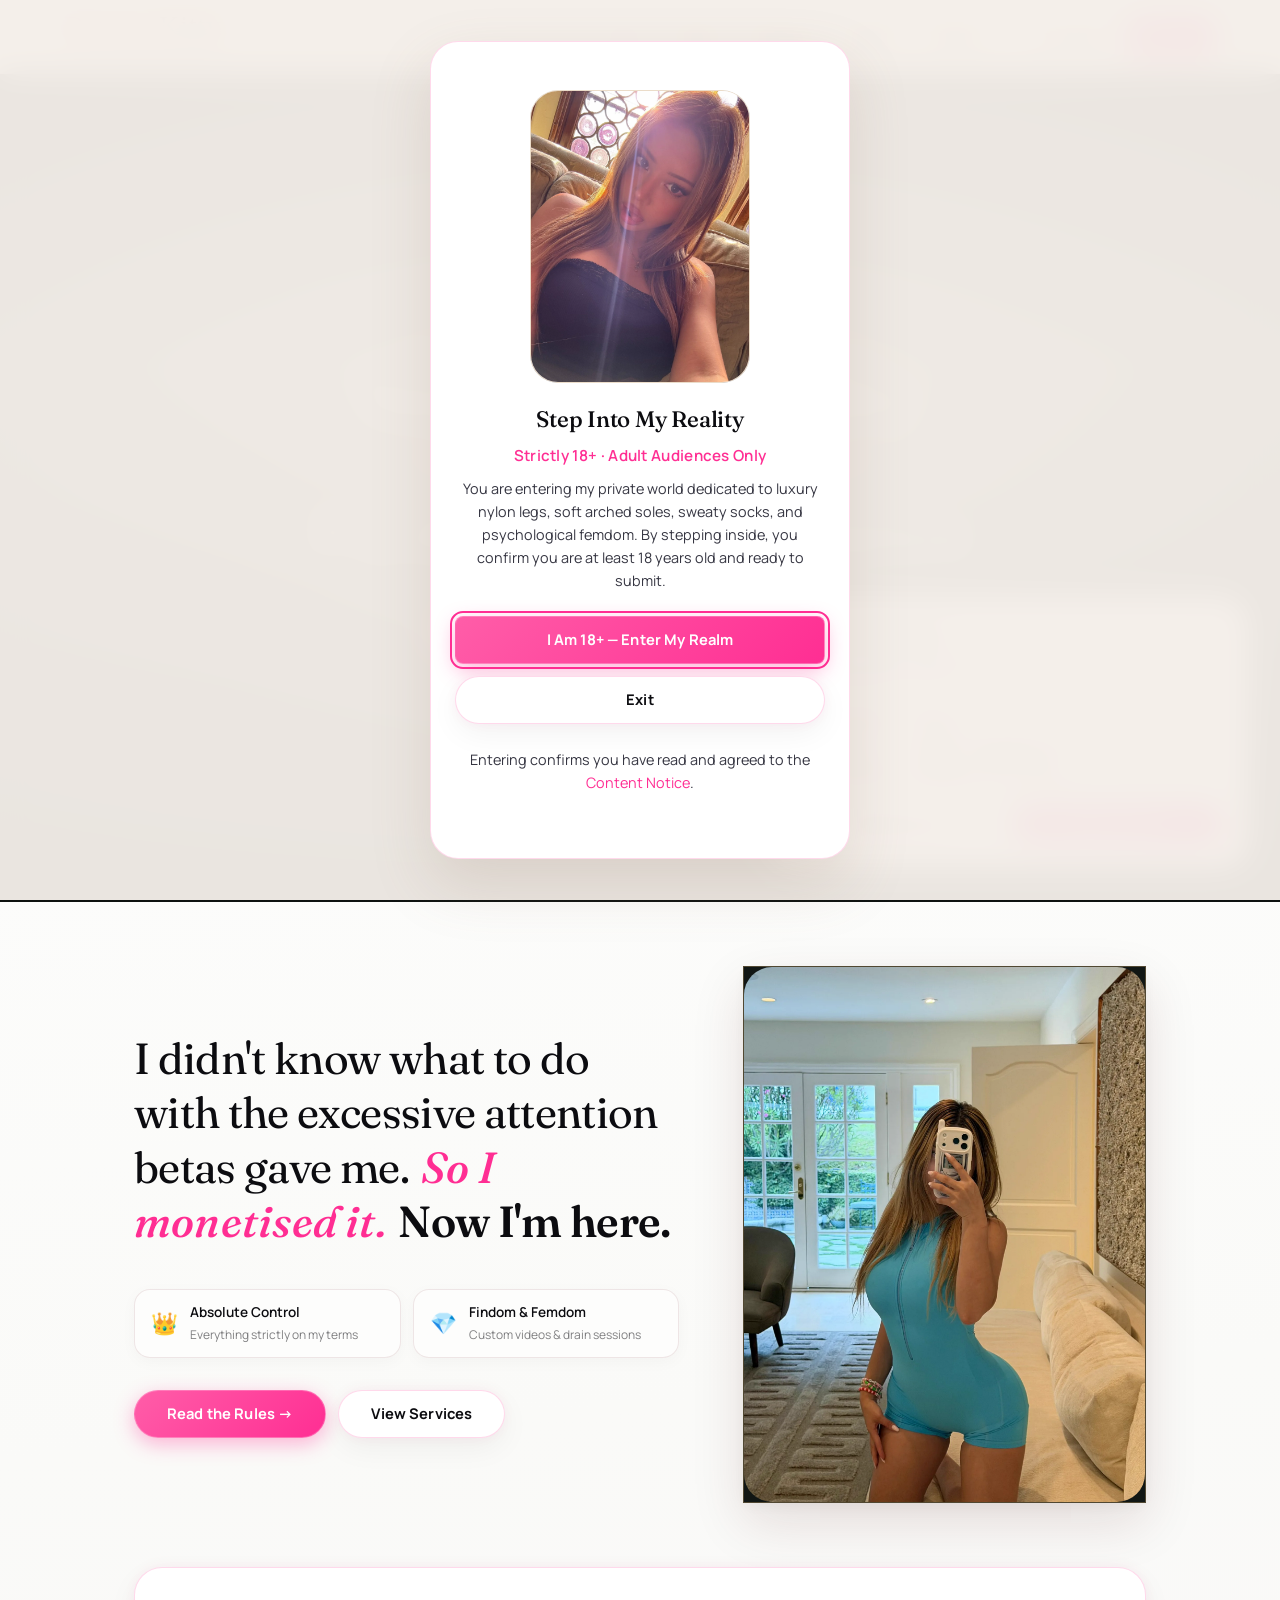
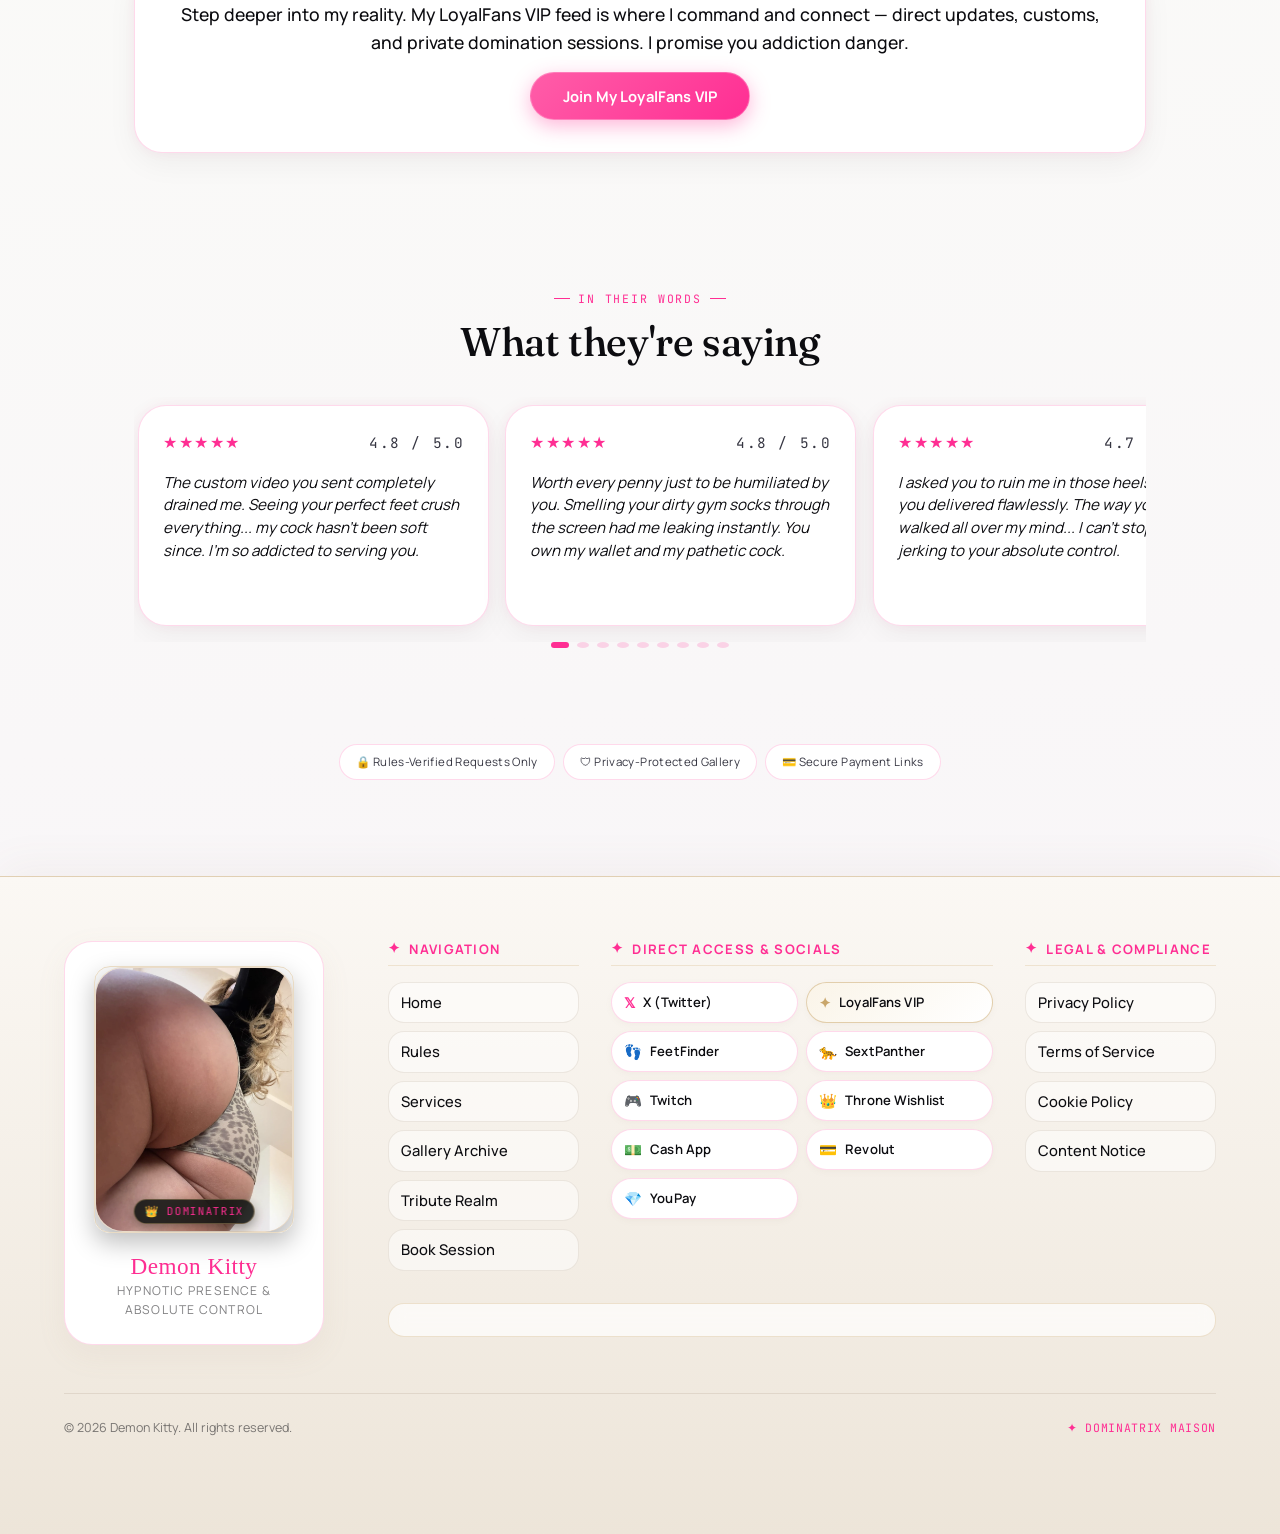
==== commit 02438bb4: "b" ====
--- a/index.html
+++ b/index.html
@@ -678,7 +678,6 @@
 
           <!-- Tagline Box -->
           <div class="footer-quote-box">
-            <p class="footer-tagline">"Feet, socks, nylons &amp; domination — your Dominatrix since 2024."</p>
           </div>
 
         </div>
--- a/assets/css/styles.css
+++ b/assets/css/styles.css
@@ -818,12 +818,24 @@
 .theme-switch-btn.theme-switch-btn--mobile { display: none; }
 
 @media (max-width: 1023px) {
-  .site-header__logo { min-width: 0; flex: 1 1 auto; }
+  .site-header {
+    gap: 10px;
+  }
+  .site-header__logo {
+    min-width: 0;
+    flex: 1 1 auto;
+    overflow: hidden;
+  }
+  .header-motto {
+    max-width: 100%;
+    overflow: hidden;
+    text-overflow: ellipsis;
+  }
   .theme-switch-btn.theme-switch-btn--mobile {
     display: inline-flex;
-    flex: 0 0 40px;
-    width: 40px;
-    height: 40px;
+    flex: 0 0 44px;
+    width: 44px;
+    height: 44px;
     padding: 0;
     justify-content: center;
     align-items: center;
@@ -838,6 +850,9 @@
     clip: rect(0, 0, 0, 0);
     white-space: nowrap;
     border: 0;
+  }
+  .site-header > .menu-btn {
+    flex: 0 0 44px;
   }
 }
 
